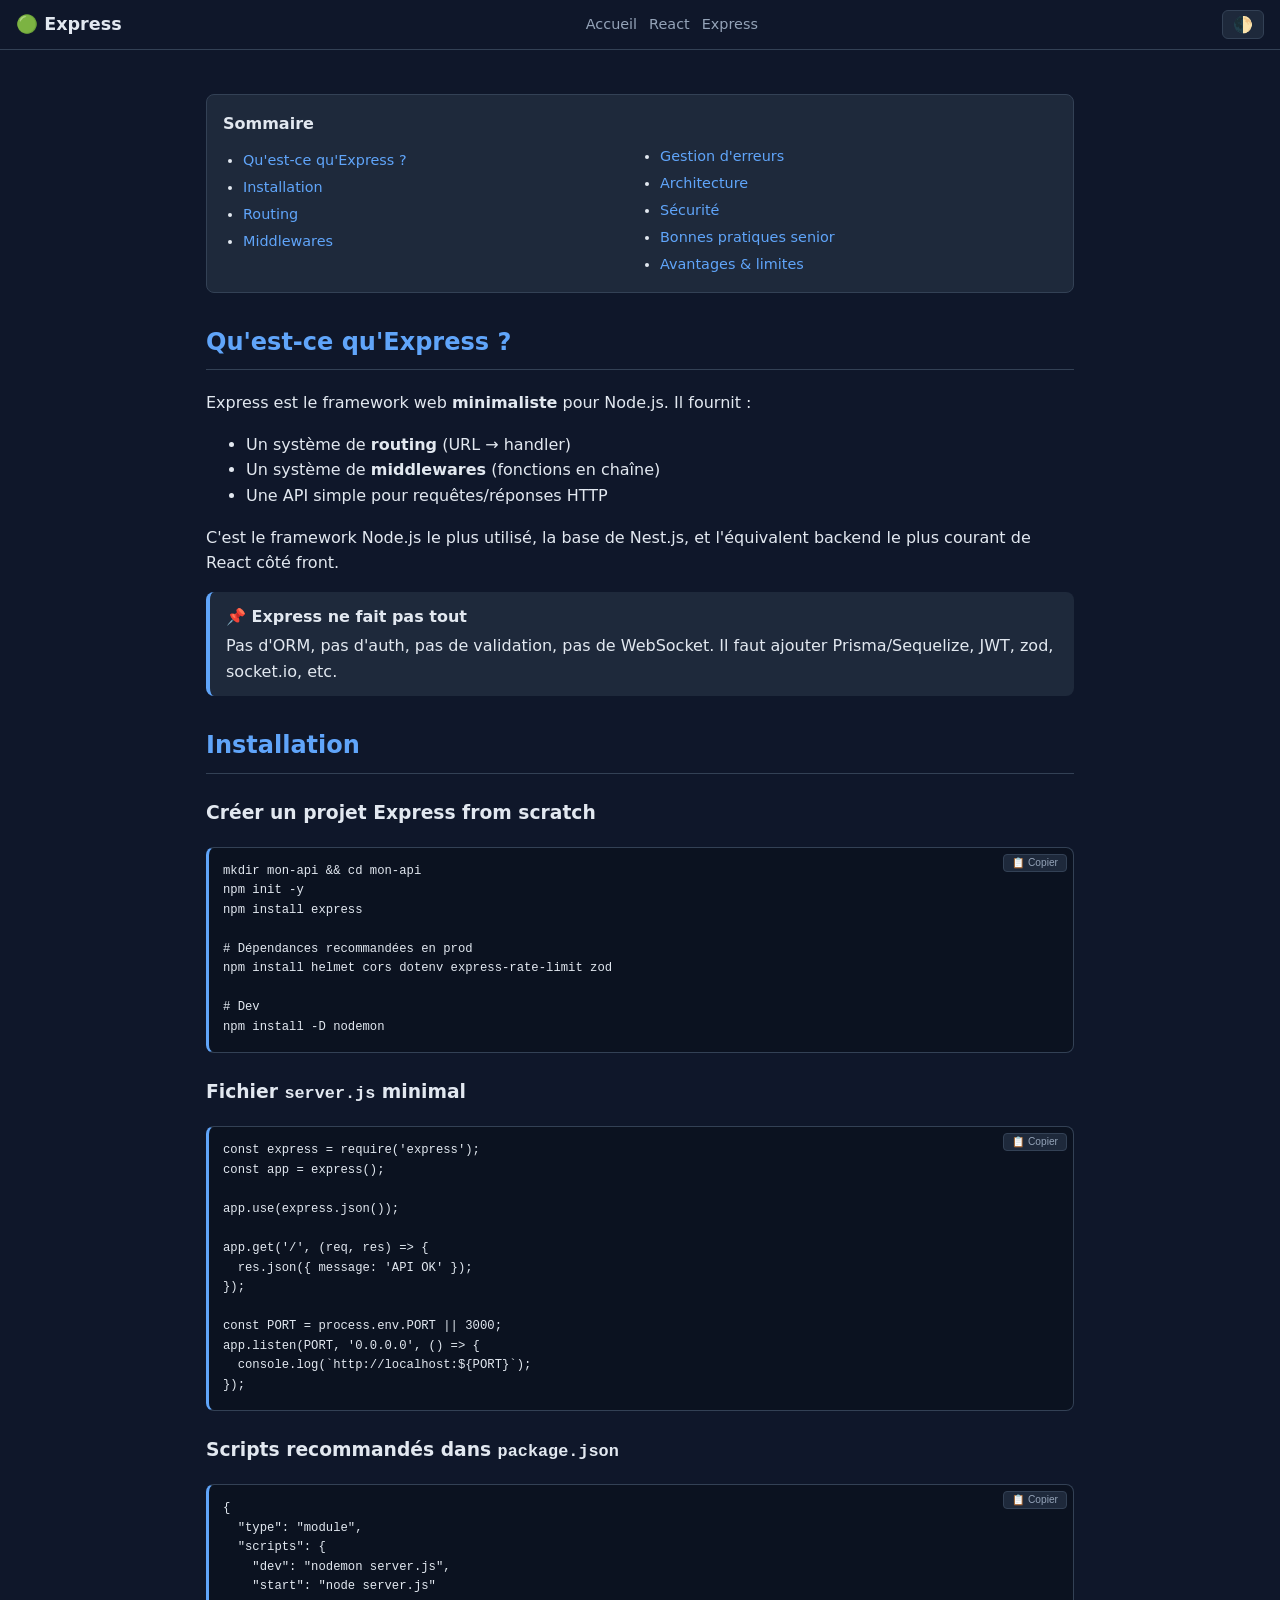
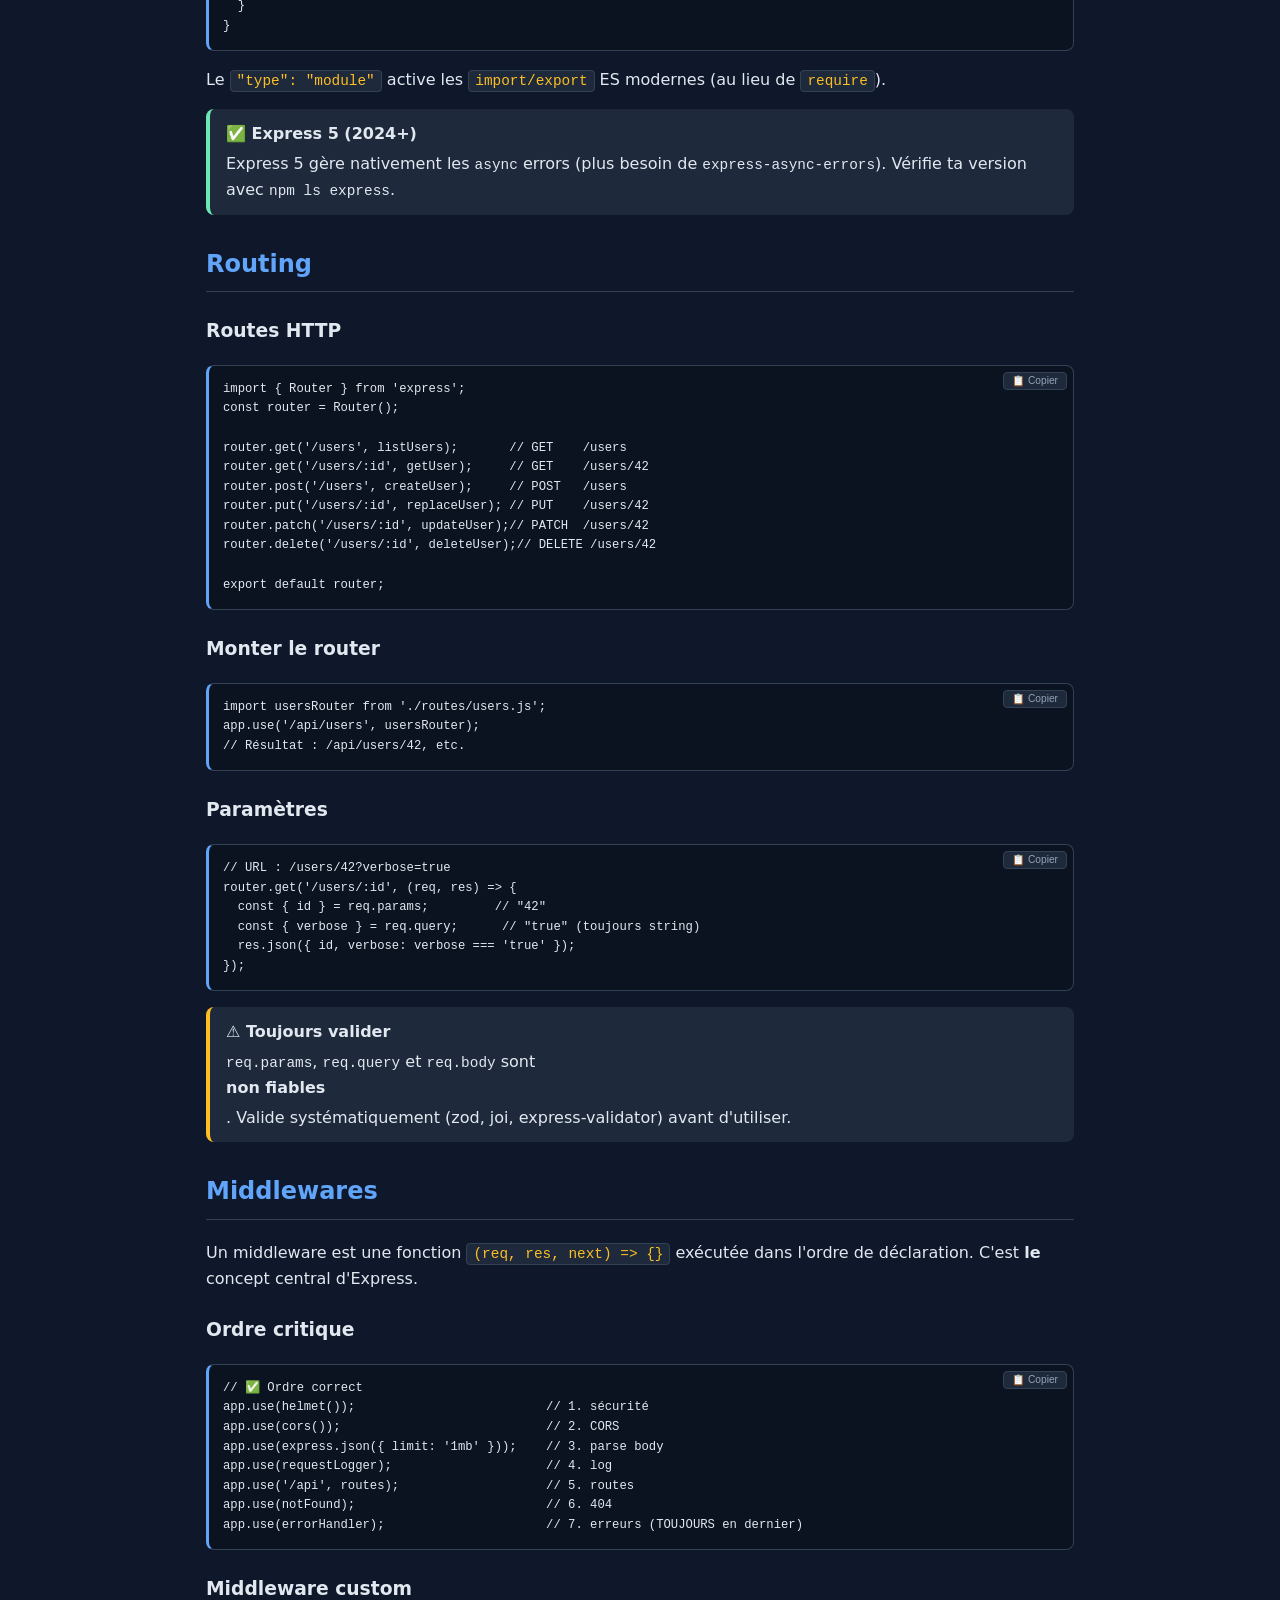
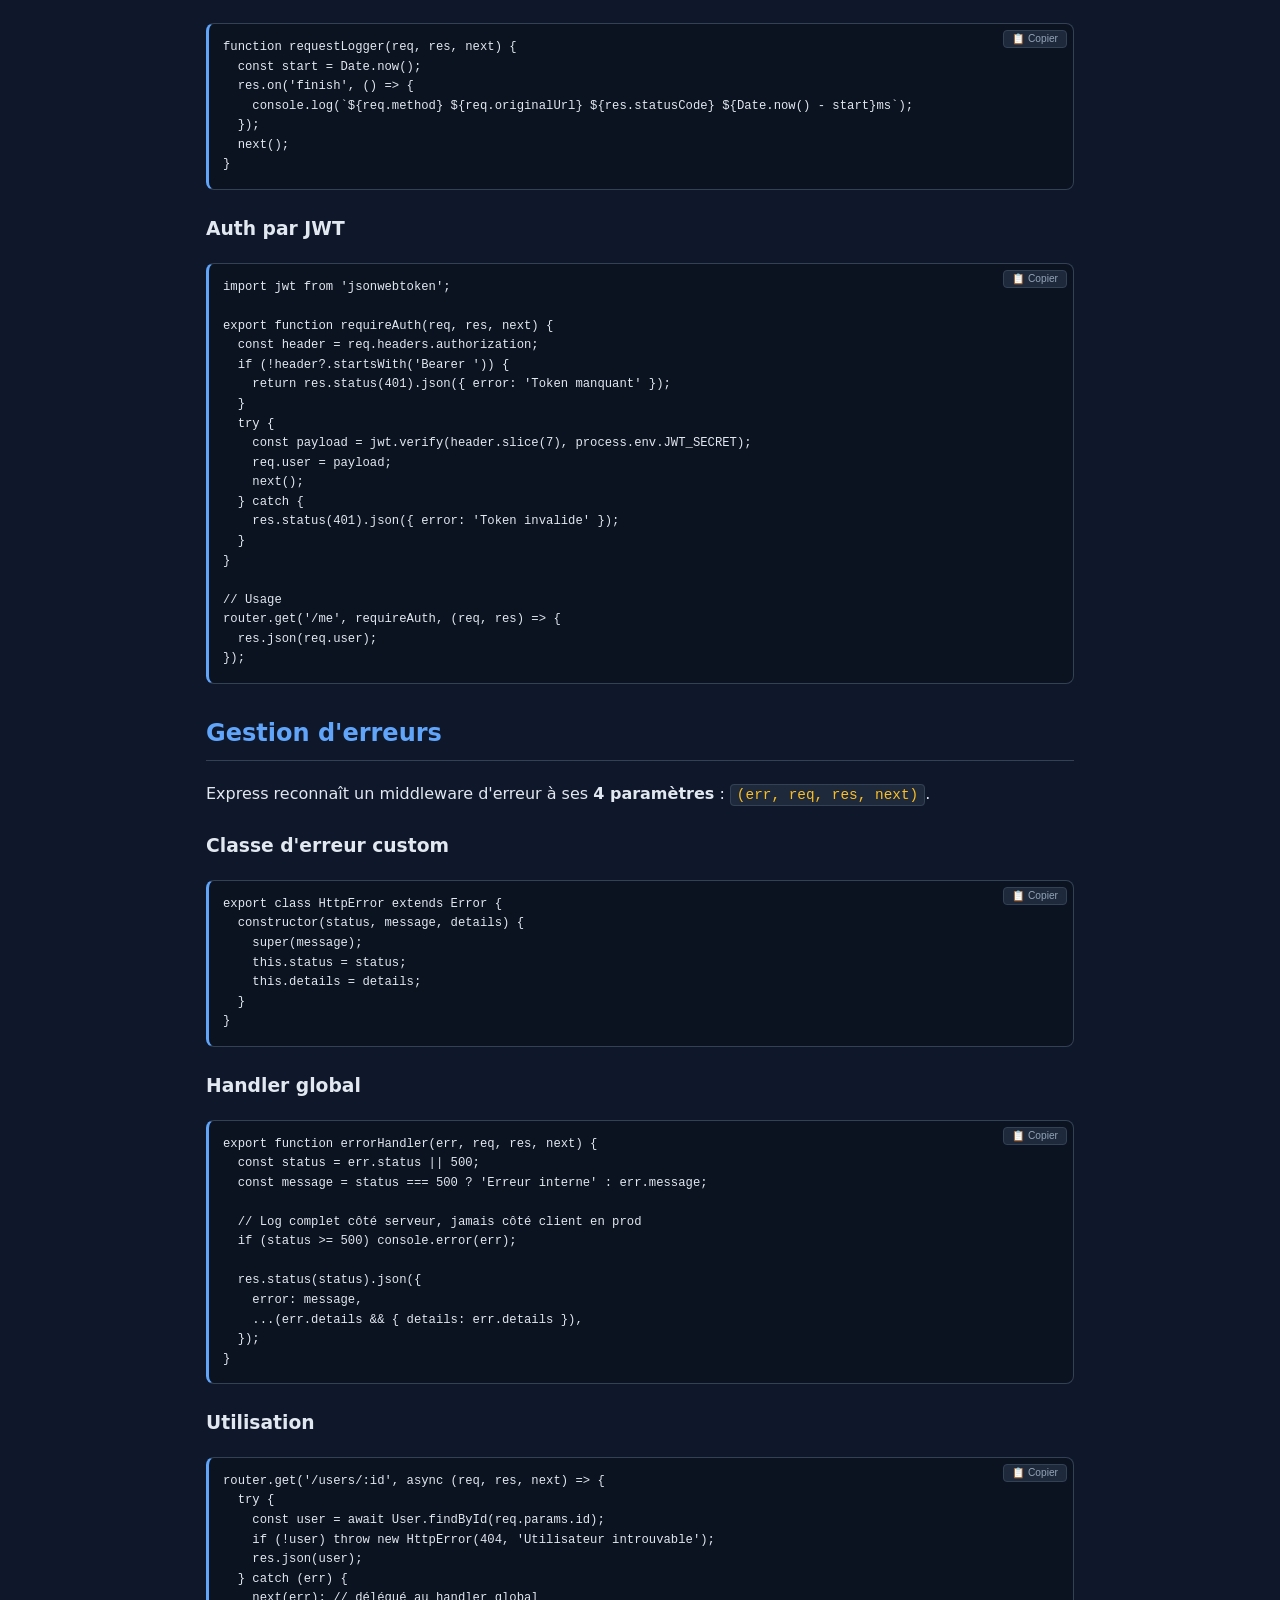
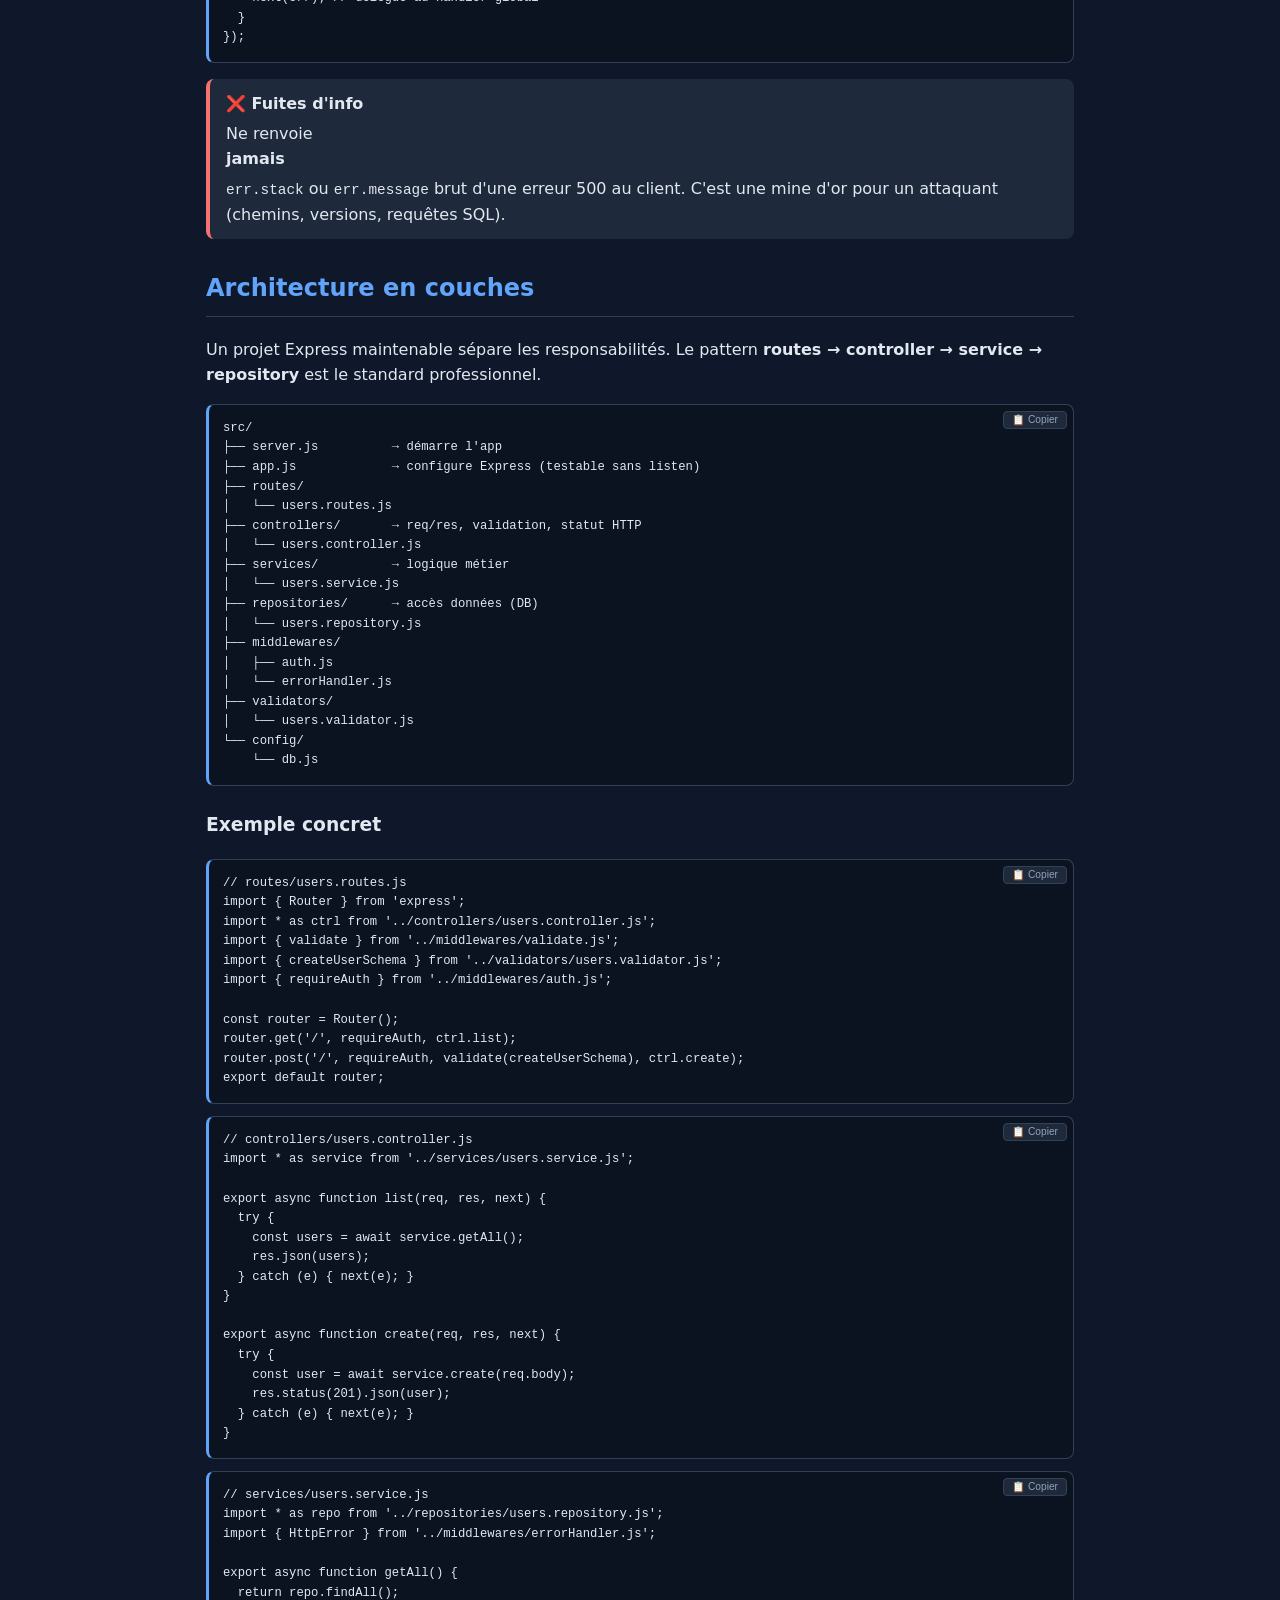
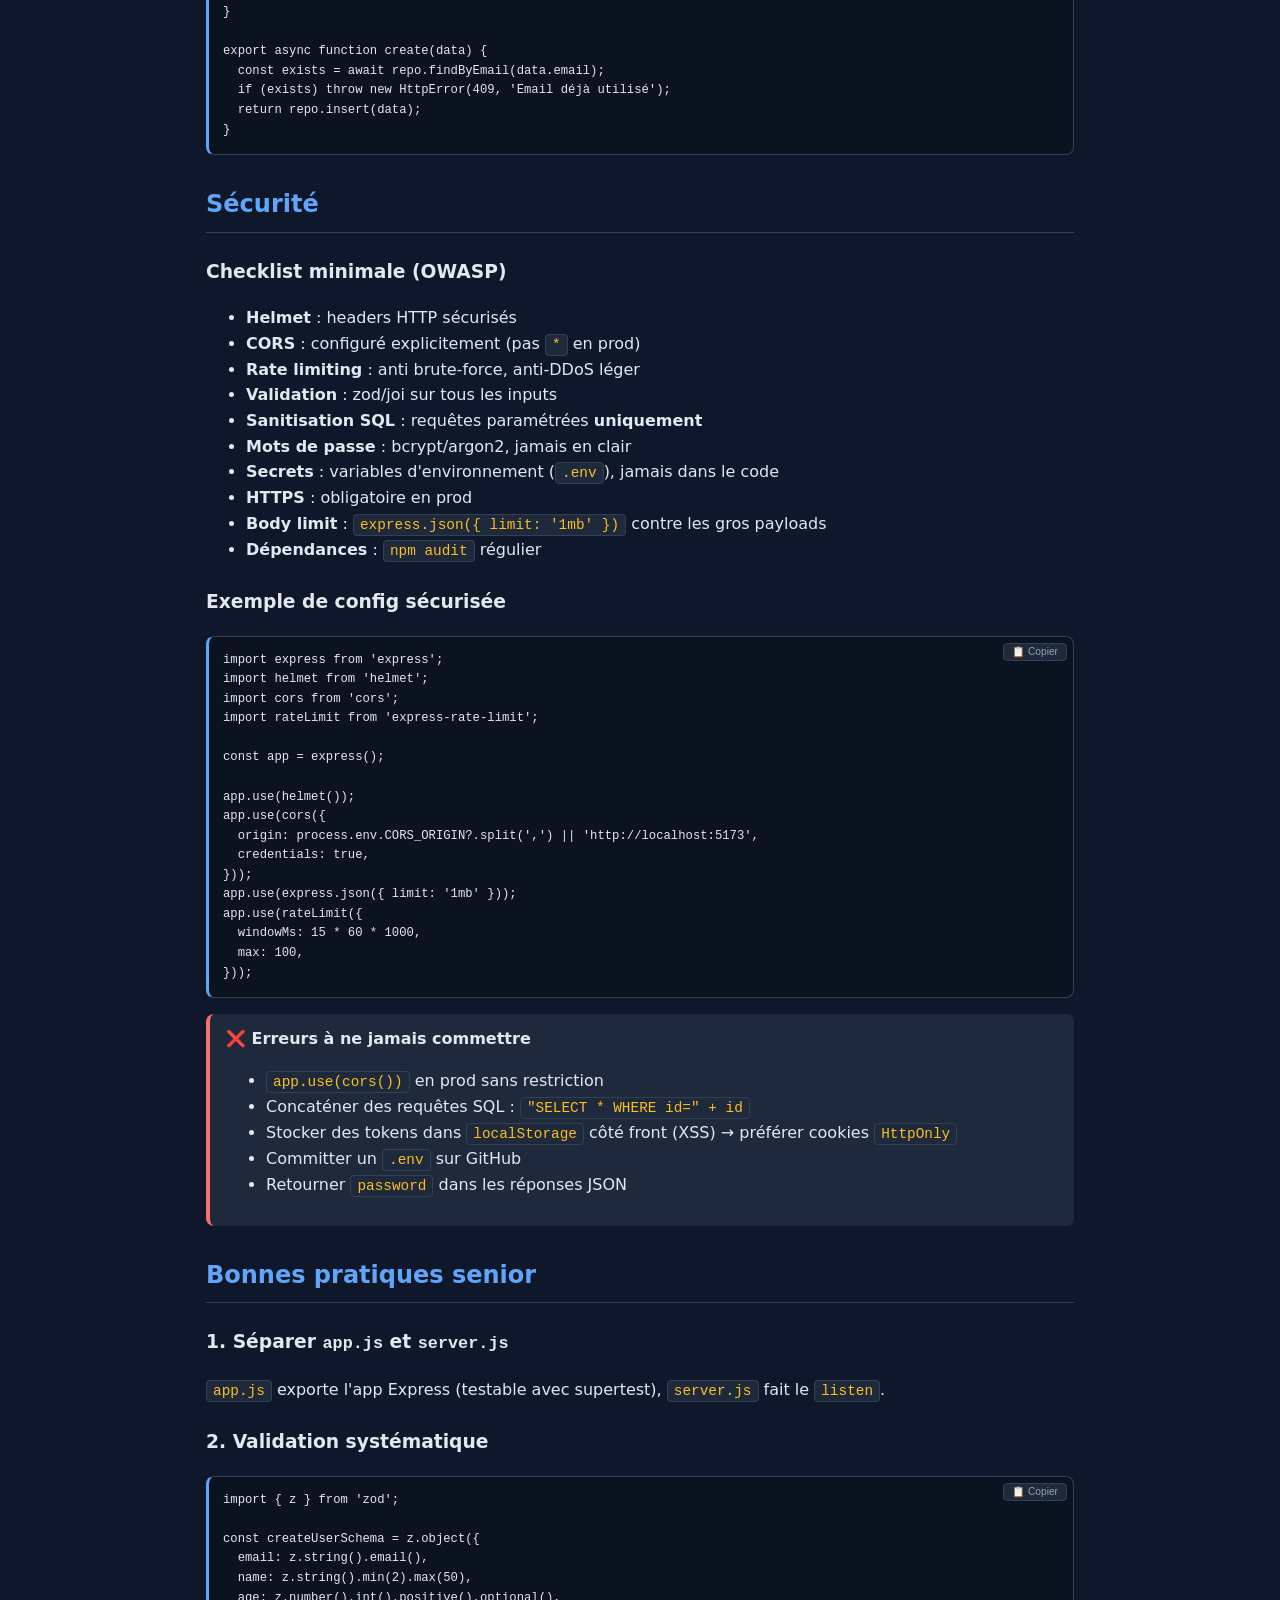
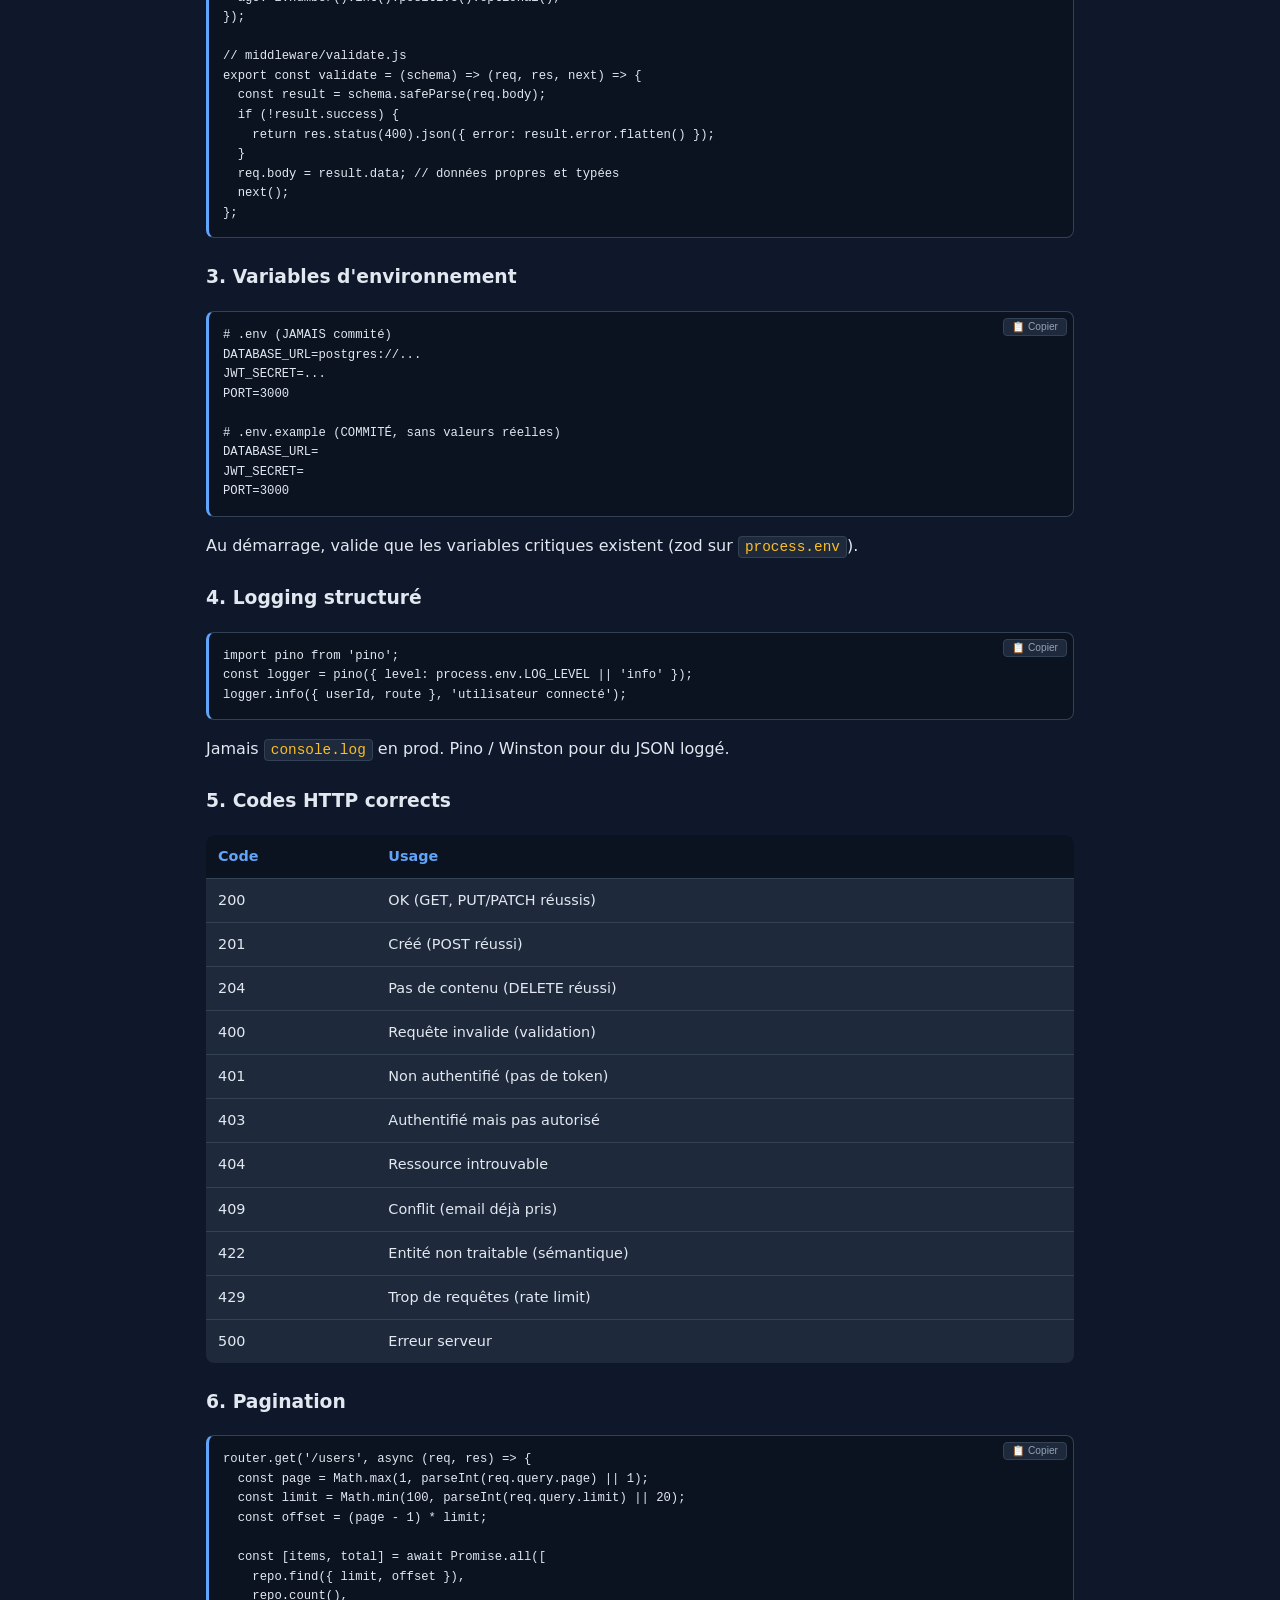
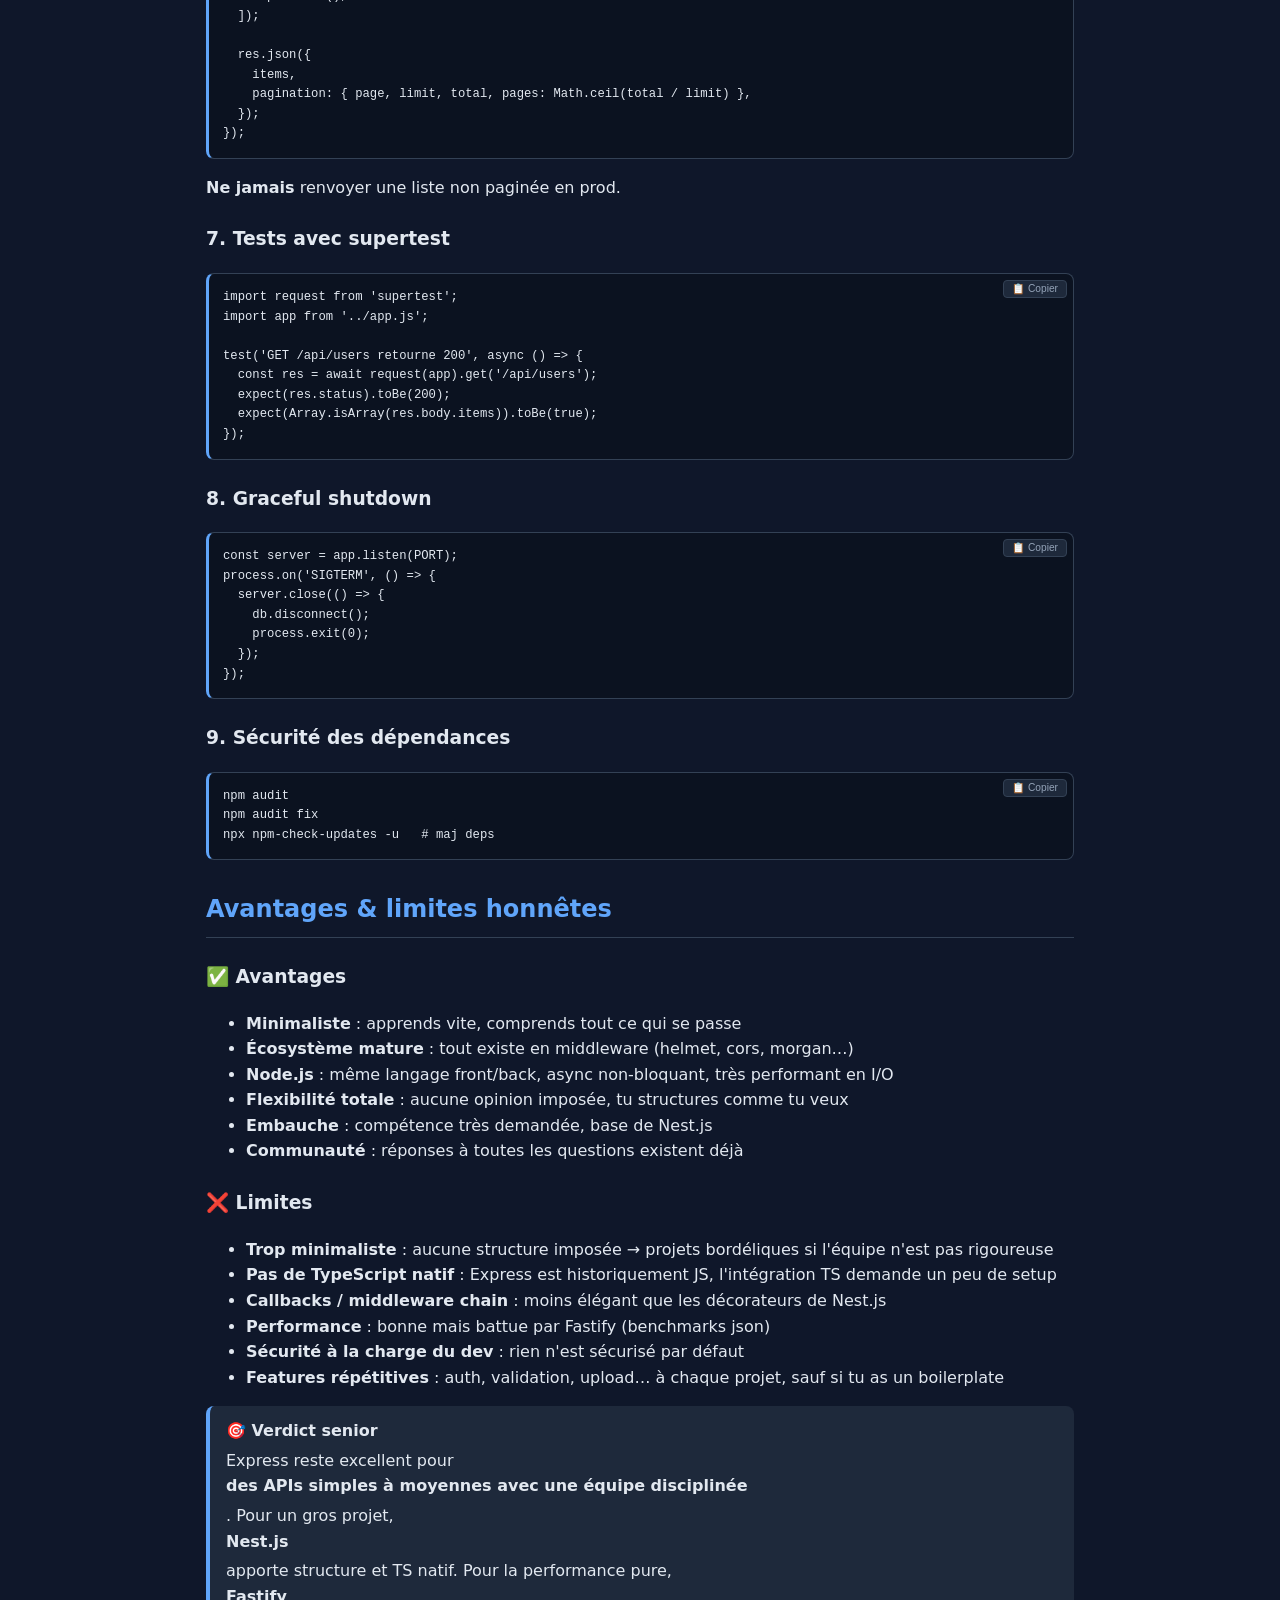
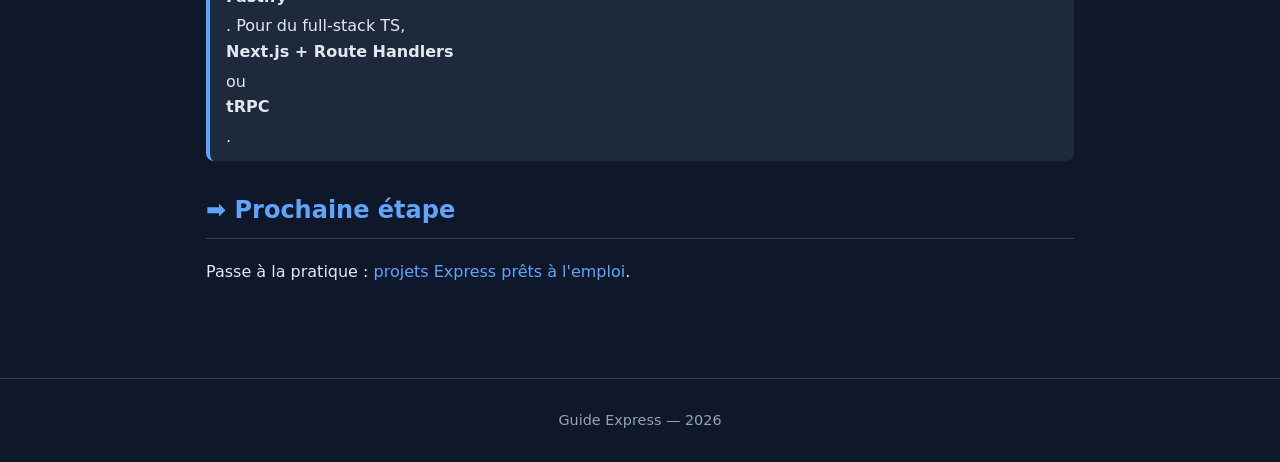
==== express.html @ 4f020e24 "Create a complete guide for Express framework Added a comprehensive guide on Express framework inclu" ====
<!DOCTYPE html>
<html lang="fr" class="dark">
<head>
<meta charset="UTF-8">
<meta name="viewport" content="width=device-width, initial-scale=1.0">
<title>Express — Guide complet</title>
<link rel="stylesheet" href="style.css">
</head>
<body>

<header class="topbar">
  <span class="logo">🟢 Express</span>
  <nav>
    <a href="index.html">Accueil</a>
    <a href="react.html">React</a>
    <a href="express.html">Express</a>
  </nav>
  <button class="theme-btn">🌓</button>
</header>

<div class="container">

<div class="toc">
  <h3>Sommaire</h3>
  <ul>
    <li><a href="#intro">Qu'est-ce qu'Express ?</a></li>
    <li><a href="#install">Installation</a></li>
    <li><a href="#routing">Routing</a></li>
    <li><a href="#middlewares">Middlewares</a></li>
    <li><a href="#errors">Gestion d'erreurs</a></li>
    <li><a href="#structure">Architecture</a></li>
    <li><a href="#security">Sécurité</a></li>
    <li><a href="#practices">Bonnes pratiques senior</a></li>
    <li><a href="#proscons">Avantages & limites</a></li>
  </ul>
</div>

<!-- ========== INTRO ========== -->
<section id="intro">
  <h2>Qu'est-ce qu'Express ?</h2>
  <p>Express est le framework web <strong>minimaliste</strong> pour Node.js. Il fournit :</p>
  <ul>
    <li>Un système de <strong>routing</strong> (URL → handler)</li>
    <li>Un système de <strong>middlewares</strong> (fonctions en chaîne)</li>
    <li>Une API simple pour requêtes/réponses HTTP</li>
  </ul>
  <p>C'est le framework Node.js le plus utilisé, la base de Nest.js, et l'équivalent backend le plus courant de React côté front.</p>
  <div class="note">
    <strong>📌 Express ne fait pas tout</strong>
    Pas d'ORM, pas d'auth, pas de validation, pas de WebSocket. Il faut ajouter Prisma/Sequelize, JWT, zod, socket.io, etc.
  </div>
</section>

<!-- ========== INSTALLATION ========== -->
<section id="install">
  <h2>Installation</h2>

  <h3>Créer un projet Express from scratch</h3>
  <pre><code>mkdir mon-api && cd mon-api
npm init -y
npm install express

# Dépendances recommandées en prod
npm install helmet cors dotenv express-rate-limit zod

# Dev
npm install -D nodemon</code></pre>

  <h3>Fichier <code>server.js</code> minimal</h3>
  <pre><code>const express = require('express');
const app = express();

app.use(express.json());

app.get('/', (req, res) =&gt; {
  res.json({ message: 'API OK' });
});

const PORT = process.env.PORT || 3000;
app.listen(PORT, '0.0.0.0', () =&gt; {
  console.log(`http://localhost:${PORT}`);
});</code></pre>

  <h3>Scripts recommandés dans <code>package.json</code></h3>
  <pre><code>{
  "type": "module",
  "scripts": {
    "dev": "nodemon server.js",
    "start": "node server.js"
  }
}</code></pre>
  <p>Le <code>"type": "module"</code> active les <code>import/export</code> ES modernes (au lieu de <code>require</code>).</p>

  <div class="tip">
    <strong>✅ Express 5 (2024+)</strong>
    Express 5 gère nativement les <code>async</code> errors (plus besoin de <code>express-async-errors</code>). Vérifie ta version avec <code>npm ls express</code>.
  </div>
</section>

<!-- ========== ROUTING ========== -->
<section id="routing">
  <h2>Routing</h2>

  <h3>Routes HTTP</h3>
  <pre><code>import { Router } from 'express';
const router = Router();

router.get('/users', listUsers);       // GET    /users
router.get('/users/:id', getUser);     // GET    /users/42
router.post('/users', createUser);     // POST   /users
router.put('/users/:id', replaceUser); // PUT    /users/42
router.patch('/users/:id', updateUser);// PATCH  /users/42
router.delete('/users/:id', deleteUser);// DELETE /users/42

export default router;</code></pre>

  <h3>Monter le router</h3>
  <pre><code>import usersRouter from './routes/users.js';
app.use('/api/users', usersRouter);
// Résultat : /api/users/42, etc.</code></pre>

  <h3>Paramètres</h3>
  <pre><code>// URL : /users/42?verbose=true
router.get('/users/:id', (req, res) =&gt; {
  const { id } = req.params;         // "42"
  const { verbose } = req.query;      // "true" (toujours string)
  res.json({ id, verbose: verbose === 'true' });
});</code></pre>

  <div class="warn">
    <strong>⚠️ Toujours valider</strong>
    <code>req.params</code>, <code>req.query</code> et <code>req.body</code> sont <strong>non fiables</strong>. Valide systématiquement (zod, joi, express-validator) avant d'utiliser.
  </div>
</section>

<!-- ========== MIDDLEWARES ========== -->
<section id="middlewares">
  <h2>Middlewares</h2>
  <p>Un middleware est une fonction <code>(req, res, next) =&gt; {}</code> exécutée dans l'ordre de déclaration. C'est <strong>le</strong> concept central d'Express.</p>

  <h3>Ordre critique</h3>
  <pre><code>// ✅ Ordre correct
app.use(helmet());                          // 1. sécurité
app.use(cors());                            // 2. CORS
app.use(express.json({ limit: '1mb' }));    // 3. parse body
app.use(requestLogger);                     // 4. log
app.use('/api', routes);                    // 5. routes
app.use(notFound);                          // 6. 404
app.use(errorHandler);                      // 7. erreurs (TOUJOURS en dernier)</code></pre>

  <h3>Middleware custom</h3>
  <pre><code>function requestLogger(req, res, next) {
  const start = Date.now();
  res.on('finish', () =&gt; {
    console.log(`${req.method} ${req.originalUrl} ${res.statusCode} ${Date.now() - start}ms`);
  });
  next();
}</code></pre>

  <h3>Auth par JWT</h3>
  <pre><code>import jwt from 'jsonwebtoken';

export function requireAuth(req, res, next) {
  const header = req.headers.authorization;
  if (!header?.startsWith('Bearer ')) {
    return res.status(401).json({ error: 'Token manquant' });
  }
  try {
    const payload = jwt.verify(header.slice(7), process.env.JWT_SECRET);
    req.user = payload;
    next();
  } catch {
    res.status(401).json({ error: 'Token invalide' });
  }
}

// Usage
router.get('/me', requireAuth, (req, res) =&gt; {
  res.json(req.user);
});</code></pre>
</section>

<!-- ========== ERRORS ========== -->
<section id="errors">
  <h2>Gestion d'erreurs</h2>
  <p>Express reconnaît un middleware d'erreur à ses <strong>4 paramètres</strong> : <code>(err, req, res, next)</code>.</p>

  <h3>Classe d'erreur custom</h3>
  <pre><code>export class HttpError extends Error {
  constructor(status, message, details) {
    super(message);
    this.status = status;
    this.details = details;
  }
}</code></pre>

  <h3>Handler global</h3>
  <pre><code>export function errorHandler(err, req, res, next) {
  const status = err.status || 500;
  const message = status === 500 ? 'Erreur interne' : err.message;

  // Log complet côté serveur, jamais côté client en prod
  if (status &gt;= 500) console.error(err);

  res.status(status).json({
    error: message,
    ...(err.details &amp;&amp; { details: err.details }),
  });
}</code></pre>

  <h3>Utilisation</h3>
  <pre><code>router.get('/users/:id', async (req, res, next) =&gt; {
  try {
    const user = await User.findById(req.params.id);
    if (!user) throw new HttpError(404, 'Utilisateur introuvable');
    res.json(user);
  } catch (err) {
    next(err); // délégué au handler global
  }
});</code></pre>

  <div class="bad">
    <strong>❌ Fuites d'info</strong>
    Ne renvoie <strong>jamais</strong> <code>err.stack</code> ou <code>err.message</code> brut d'une erreur 500 au client. C'est une mine d'or pour un attaquant (chemins, versions, requêtes SQL).
  </div>
</section>

<!-- ========== STRUCTURE ========== -->
<section id="structure">
  <h2>Architecture en couches</h2>
  <p>Un projet Express maintenable sépare les responsabilités. Le pattern <strong>routes → controller → service → repository</strong> est le standard professionnel.</p>
  <pre><code>src/
├── server.js          → démarre l'app
├── app.js             → configure Express (testable sans listen)
├── routes/
│   └── users.routes.js
├── controllers/       → req/res, validation, statut HTTP
│   └── users.controller.js
├── services/          → logique métier
│   └── users.service.js
├── repositories/      → accès données (DB)
│   └── users.repository.js
├── middlewares/
│   ├── auth.js
│   └── errorHandler.js
├── validators/
│   └── users.validator.js
└── config/
    └── db.js</code></pre>

  <h3>Exemple concret</h3>
  <pre><code>// routes/users.routes.js
import { Router } from 'express';
import * as ctrl from '../controllers/users.controller.js';
import { validate } from '../middlewares/validate.js';
import { createUserSchema } from '../validators/users.validator.js';
import { requireAuth } from '../middlewares/auth.js';

const router = Router();
router.get('/', requireAuth, ctrl.list);
router.post('/', requireAuth, validate(createUserSchema), ctrl.create);
export default router;</code></pre>

  <pre><code>// controllers/users.controller.js
import * as service from '../services/users.service.js';

export async function list(req, res, next) {
  try {
    const users = await service.getAll();
    res.json(users);
  } catch (e) { next(e); }
}

export async function create(req, res, next) {
  try {
    const user = await service.create(req.body);
    res.status(201).json(user);
  } catch (e) { next(e); }
}</code></pre>

  <pre><code>// services/users.service.js
import * as repo from '../repositories/users.repository.js';
import { HttpError } from '../middlewares/errorHandler.js';

export async function getAll() {
  return repo.findAll();
}

export async function create(data) {
  const exists = await repo.findByEmail(data.email);
  if (exists) throw new HttpError(409, 'Email déjà utilisé');
  return repo.insert(data);
}</code></pre>
</section>

<!-- ========== SECURITY ========== -->
<section id="security">
  <h2>Sécurité</h2>

  <h3>Checklist minimale (OWASP)</h3>
  <ul>
    <li><strong>Helmet</strong> : headers HTTP sécurisés</li>
    <li><strong>CORS</strong> : configuré explicitement (pas <code>*</code> en prod)</li>
    <li><strong>Rate limiting</strong> : anti brute-force, anti-DDoS léger</li>
    <li><strong>Validation</strong> : zod/joi sur tous les inputs</li>
    <li><strong>Sanitisation SQL</strong> : requêtes paramétrées <strong>uniquement</strong></li>
    <li><strong>Mots de passe</strong> : bcrypt/argon2, jamais en clair</li>
    <li><strong>Secrets</strong> : variables d'environnement (<code>.env</code>), jamais dans le code</li>
    <li><strong>HTTPS</strong> : obligatoire en prod</li>
    <li><strong>Body limit</strong> : <code>express.json({ limit: '1mb' })</code> contre les gros payloads</li>
    <li><strong>Dépendances</strong> : <code>npm audit</code> régulier</li>
  </ul>

  <h3>Exemple de config sécurisée</h3>
  <pre><code>import express from 'express';
import helmet from 'helmet';
import cors from 'cors';
import rateLimit from 'express-rate-limit';

const app = express();

app.use(helmet());
app.use(cors({
  origin: process.env.CORS_ORIGIN?.split(',') || 'http://localhost:5173',
  credentials: true,
}));
app.use(express.json({ limit: '1mb' }));
app.use(rateLimit({
  windowMs: 15 * 60 * 1000,
  max: 100,
}));</code></pre>

  <div class="bad">
    <strong>❌ Erreurs à ne jamais commettre</strong>
    <ul>
      <li><code>app.use(cors())</code> en prod sans restriction</li>
      <li>Concaténer des requêtes SQL : <code>"SELECT * WHERE id=" + id</code></li>
      <li>Stocker des tokens dans <code>localStorage</code> côté front (XSS) → préférer cookies <code>HttpOnly</code></li>
      <li>Committer un <code>.env</code> sur GitHub</li>
      <li>Retourner <code>password</code> dans les réponses JSON</li>
    </ul>
  </div>
</section>

<!-- ========== PRACTICES ========== -->
<section id="practices">
  <h2>Bonnes pratiques senior</h2>

  <h3>1. Séparer <code>app.js</code> et <code>server.js</code></h3>
  <p><code>app.js</code> exporte l'app Express (testable avec supertest), <code>server.js</code> fait le <code>listen</code>.</p>

  <h3>2. Validation systématique</h3>
  <pre><code>import { z } from 'zod';

const createUserSchema = z.object({
  email: z.string().email(),
  name: z.string().min(2).max(50),
  age: z.number().int().positive().optional(),
});

// middleware/validate.js
export const validate = (schema) =&gt; (req, res, next) =&gt; {
  const result = schema.safeParse(req.body);
  if (!result.success) {
    return res.status(400).json({ error: result.error.flatten() });
  }
  req.body = result.data; // données propres et typées
  next();
};</code></pre>

  <h3>3. Variables d'environnement</h3>
  <pre><code># .env (JAMAIS commité)
DATABASE_URL=postgres://...
JWT_SECRET=...
PORT=3000

# .env.example (COMMITÉ, sans valeurs réelles)
DATABASE_URL=
JWT_SECRET=
PORT=3000</code></pre>
  <p>Au démarrage, valide que les variables critiques existent (zod sur <code>process.env</code>).</p>

  <h3>4. Logging structuré</h3>
  <pre><code>import pino from 'pino';
const logger = pino({ level: process.env.LOG_LEVEL || 'info' });
logger.info({ userId, route }, 'utilisateur connecté');</code></pre>
  <p>Jamais <code>console.log</code> en prod. Pino / Winston pour du JSON loggé.</p>

  <h3>5. Codes HTTP corrects</h3>
  <table>
    <tr><th>Code</th><th>Usage</th></tr>
    <tr><td>200</td><td>OK (GET, PUT/PATCH réussis)</td></tr>
    <tr><td>201</td><td>Créé (POST réussi)</td></tr>
    <tr><td>204</td><td>Pas de contenu (DELETE réussi)</td></tr>
    <tr><td>400</td><td>Requête invalide (validation)</td></tr>
    <tr><td>401</td><td>Non authentifié (pas de token)</td></tr>
    <tr><td>403</td><td>Authentifié mais pas autorisé</td></tr>
    <tr><td>404</td><td>Ressource introuvable</td></tr>
    <tr><td>409</td><td>Conflit (email déjà pris)</td></tr>
    <tr><td>422</td><td>Entité non traitable (sémantique)</td></tr>
    <tr><td>429</td><td>Trop de requêtes (rate limit)</td></tr>
    <tr><td>500</td><td>Erreur serveur</td></tr>
  </table>

  <h3>6. Pagination</h3>
  <pre><code>router.get('/users', async (req, res) =&gt; {
  const page = Math.max(1, parseInt(req.query.page) || 1);
  const limit = Math.min(100, parseInt(req.query.limit) || 20);
  const offset = (page - 1) * limit;

  const [items, total] = await Promise.all([
    repo.find({ limit, offset }),
    repo.count(),
  ]);

  res.json({
    items,
    pagination: { page, limit, total, pages: Math.ceil(total / limit) },
  });
});</code></pre>
  <p><strong>Ne jamais</strong> renvoyer une liste non paginée en prod.</p>

  <h3>7. Tests avec supertest</h3>
  <pre><code>import request from 'supertest';
import app from '../app.js';

test('GET /api/users retourne 200', async () =&gt; {
  const res = await request(app).get('/api/users');
  expect(res.status).toBe(200);
  expect(Array.isArray(res.body.items)).toBe(true);
});</code></pre>

  <h3>8. Graceful shutdown</h3>
  <pre><code>const server = app.listen(PORT);
process.on('SIGTERM', () =&gt; {
  server.close(() =&gt; {
    db.disconnect();
    process.exit(0);
  });
});</code></pre>

  <h3>9. Sécurité des dépendances</h3>
  <pre><code>npm audit
npm audit fix
npx npm-check-updates -u   # maj deps</code></pre>
</section>

<!-- ========== PROS/CONS ========== -->
<section id="proscons">
  <h2>Avantages & limites honnêtes</h2>

  <h3>✅ Avantages</h3>
  <ul>
    <li><strong>Minimaliste</strong> : apprends vite, comprends tout ce qui se passe</li>
    <li><strong>Écosystème mature</strong> : tout existe en middleware (helmet, cors, morgan…)</li>
    <li><strong>Node.js</strong> : même langage front/back, async non-bloquant, très performant en I/O</li>
    <li><strong>Flexibilité totale</strong> : aucune opinion imposée, tu structures comme tu veux</li>
    <li><strong>Embauche</strong> : compétence très demandée, base de Nest.js</li>
    <li><strong>Communauté</strong> : réponses à toutes les questions existent déjà</li>
  </ul>

  <h3>❌ Limites</h3>
  <ul>
    <li><strong>Trop minimaliste</strong> : aucune structure imposée → projets bordéliques si l'équipe n'est pas rigoureuse</li>
    <li><strong>Pas de TypeScript natif</strong> : Express est historiquement JS, l'intégration TS demande un peu de setup</li>
    <li><strong>Callbacks / middleware chain</strong> : moins élégant que les décorateurs de Nest.js</li>
    <li><strong>Performance</strong> : bonne mais battue par Fastify (benchmarks json)</li>
    <li><strong>Sécurité à la charge du dev</strong> : rien n'est sécurisé par défaut</li>
    <li><strong>Features répétitives</strong> : auth, validation, upload… à chaque projet, sauf si tu as un boilerplate</li>
  </ul>

  <div class="note">
    <strong>🎯 Verdict senior</strong>
    Express reste excellent pour <strong>des APIs simples à moyennes avec une équipe disciplinée</strong>. Pour un gros projet, <strong>Nest.js</strong> apporte structure et TS natif. Pour la performance pure, <strong>Fastify</strong>. Pour du full-stack TS, <strong>Next.js + Route Handlers</strong> ou <strong>tRPC</strong>.
  </div>
</section>

<section>
  <h2>➡️ Prochaine étape</h2>
  <p>Passe à la pratique : <a href="examples/express-examples.html">projets Express prêts à l'emploi</a>.</p>
</section>

</div>

<footer>Guide Express — <span id="year"></span></footer>
<script src="script.js"></script>
</body>
  </html>
---- style.css ----
:root {
  --bg: #0f172a;
  --bg-alt: #1e293b;
  --bg-code: #0b1220;
  --text: #e2e8f0;
  --text-dim: #94a3b8;
  --accent: #60a5fa;
  --accent-2: #fbbf24;
  --green: #6ee7b7;
  --red: #f87171;
  --border: #334155;
}
.light {
  --bg: #ffffff;
  --bg-alt: #f1f5f9;
  --bg-code: #f8fafc;
  --text: #0f172a;
  --text-dim: #475569;
  --accent: #2563eb;
  --accent-2: #d97706;
  --green: #059669;
  --red: #dc2626;
  --border: #cbd5e1;
}
* { box-sizing: border-box; }
html { scroll-behavior: smooth; }
body {
  font-family: system-ui, -apple-system, "Segoe UI", sans-serif;
  margin: 0;
  background: var(--bg);
  color: var(--text);
  line-height: 1.6;
  transition: background 0.2s, color 0.2s;
}
a { color: var(--accent); text-decoration: none; }
a:hover { text-decoration: underline; }

/* Header */
.topbar {
  position: sticky; top: 0; z-index: 100;
  background: var(--bg);
  border-bottom: 1px solid var(--border);
  display: flex; align-items: center; justify-content: space-between;
  padding: 10px 16px; gap: 12px;
}
.topbar .logo { font-weight: bold; font-size: 1.1em; color: var(--text); }
.topbar nav { display: flex; gap: 12px; flex-wrap: wrap; }
.topbar nav a { color: var(--text-dim); font-size: 0.9em; }
.topbar nav a:hover { color: var(--accent); text-decoration: none; }
.theme-btn {
  background: var(--bg-alt); color: var(--text);
  border: 1px solid var(--border); border-radius: 6px;
  padding: 4px 10px; cursor: pointer; font-size: 1em;
}

/* Layout */
.container { max-width: 900px; margin: 0 auto; padding: 24px 16px; }

/* Hero */
.hero { text-align: center; padding: 40px 16px 20px; }
.hero h1 { font-size: 2.2em; margin: 0 0 8px; }
.hero p { color: var(--text-dim); max-width: 600px; margin: 0 auto; }
.cards {
  display: grid; gap: 20px;
  grid-template-columns: repeat(auto-fit, minmax(280px, 1fr));
  margin: 30px 0;
}
.card {
  background: var(--bg-alt); border-radius: 12px;
  padding: 24px; border: 1px solid var(--border);
  transition: transform 0.15s, border-color 0.15s;
}
.card:hover { transform: translateY(-3px); border-color: var(--accent); }
.card h2 { margin-top: 0; color: var(--accent); }
.card .badge {
  display: inline-block; padding: 2px 8px; border-radius: 4px;
  font-size: 0.75em; background: var(--accent); color: var(--bg);
  margin-left: 6px; vertical-align: middle;
}
.card .badge.express { background: var(--accent-2); }
.card a.btn {
  display: inline-block; margin-top: 12px;
  padding: 8px 16px; background: var(--accent); color: var(--bg);
  border-radius: 6px; font-weight: 600;
}
.card a.btn:hover { text-decoration: none; opacity: 0.9; }

/* Sections */
section { margin: 30px 0; }
h2 { color: var(--accent); border-bottom: 1px solid var(--border); padding-bottom: 8px; }
h3 { color: var(--text); margin-top: 24px; }
h4 { color: var(--accent-2); }

/* Code */
pre {
  background: var(--bg-code); border: 1px solid var(--border);
  border-left: 3px solid var(--accent);
  padding: 14px; border-radius: 8px; overflow-x: auto;
  font-size: 0.85em; position: relative;
  margin: 12px 0;
}
code { font-family: 'Fira Code', 'Courier New', monospace; font-size: 0.9em; }
p code, li code {
  background: var(--bg-alt); padding: 2px 6px;
  border-radius: 4px; color: var(--accent-2);
  border: 1px solid var(--border);
}
.copy-btn {
  position: absolute; top: 6px; right: 6px;
  background: var(--bg-alt); color: var(--text-dim);
  border: 1px solid var(--border); border-radius: 4px;
  padding: 2px 8px; font-size: 0.75em; cursor: pointer;
}
.copy-btn:hover { color: var(--accent); }

/* Callouts */
.note, .warn, .tip, .bad {
  padding: 12px 16px; border-radius: 8px; margin: 16px 0;
  border-left: 4px solid;
  background: var(--bg-alt);
}
.note { border-color: var(--accent); }
.warn { border-color: var(--accent-2); }
.tip  { border-color: var(--green); }
.bad  { border-color: var(--red); }
.note strong, .warn strong, .tip strong, .bad strong {
  display: block; margin-bottom: 4px;
}

/* Tables */
table {
  width: 100%; border-collapse: collapse;
  margin: 16px 0; font-size: 0.9em;
  background: var(--bg-alt); border-radius: 8px;
  overflow: hidden;
}
th, td {
  padding: 10px 12px; text-align: left;
  border-bottom: 1px solid var(--border);
}
th { background: var(--bg-code); color: var(--accent); font-weight: 600; }
tr:last-child td { border-bottom: none; }
.ok { color: var(--green); font-weight: bold; }
.ko { color: var(--red); font-weight: bold; }

/* TOC */
.toc {
  background: var(--bg-alt); border: 1px solid var(--border);
  border-radius: 8px; padding: 16px; margin: 20px 0;
}
.toc h3 { margin: 0 0 8px; font-size: 1em; }
.toc ul { margin: 0; padding-left: 20px; columns: 2; column-gap: 20px; }
.toc li { margin: 4px 0; font-size: 0.9em; }
@media (max-width: 600px) { .toc ul { columns: 1; } }

/* Steps */
.steps { counter-reset: step; padding: 0; list-style: none; }
.steps li {
  counter-increment: step;
  position: relative; padding-left: 44px;
  margin: 20px 0;
}
.steps li::before {
  content: counter(step);
  position: absolute; left: 0; top: 0;
  width: 32px; height: 32px; border-radius: 50%;
  background: var(--accent); color: var(--bg);
  display: flex; align-items: center; justify-content: center;
  font-weight: bold;
}

footer {
  text-align: center; padding: 30px 16px;
  color: var(--text-dim); font-size: 0.9em;
  border-top: 1px solid var(--border); margin-top: 40px;
}
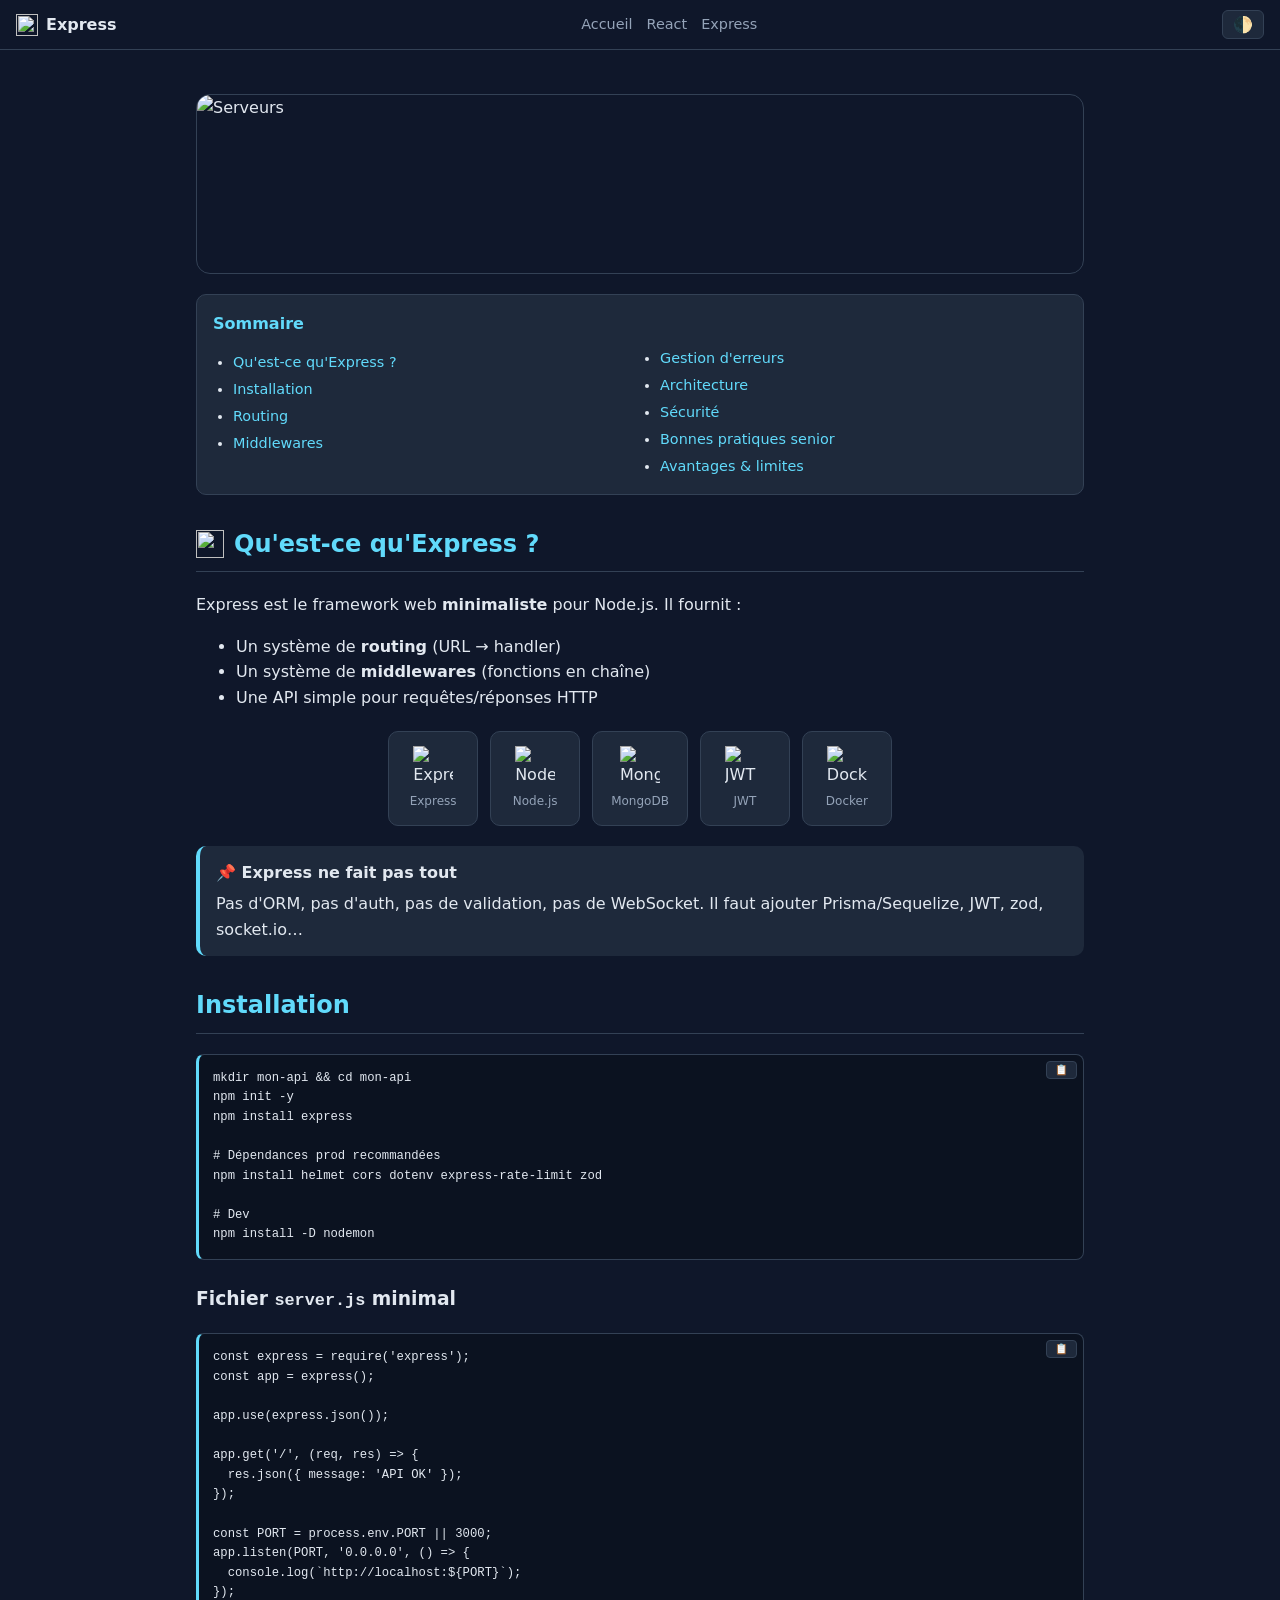
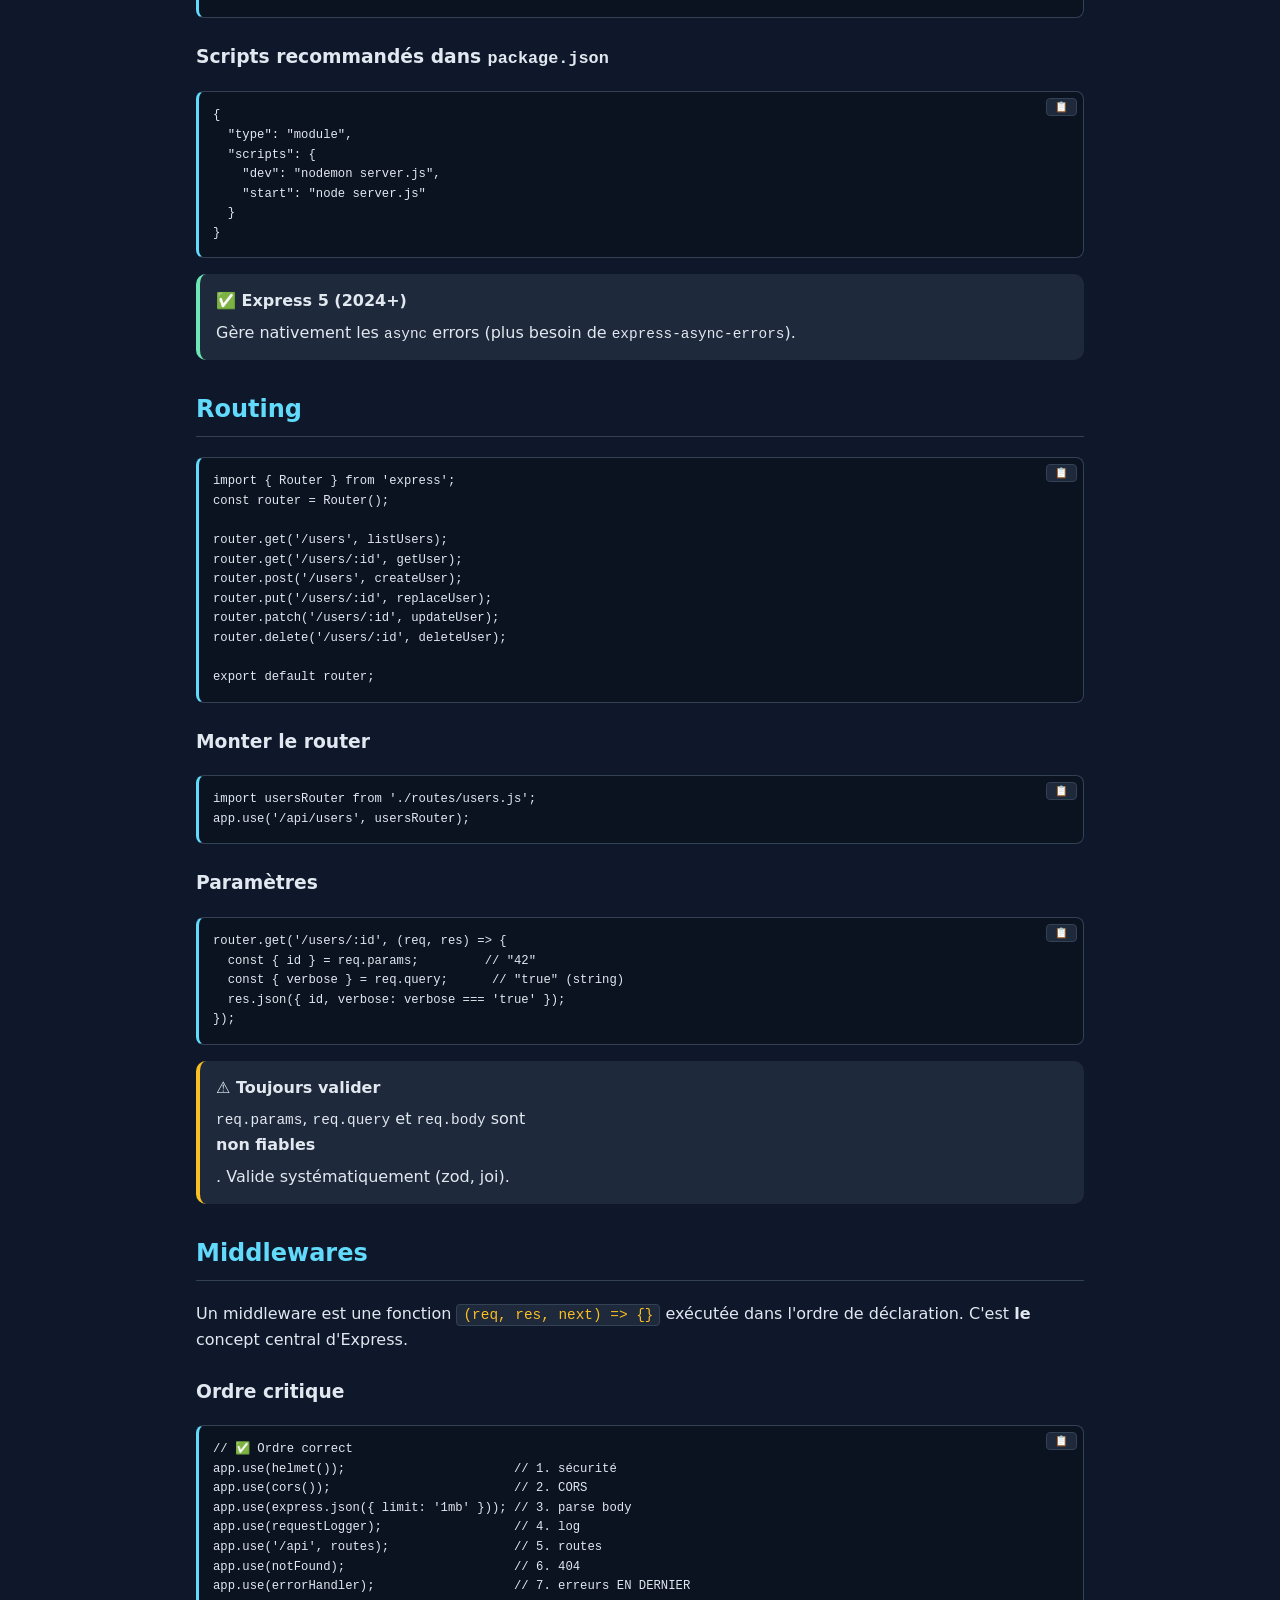
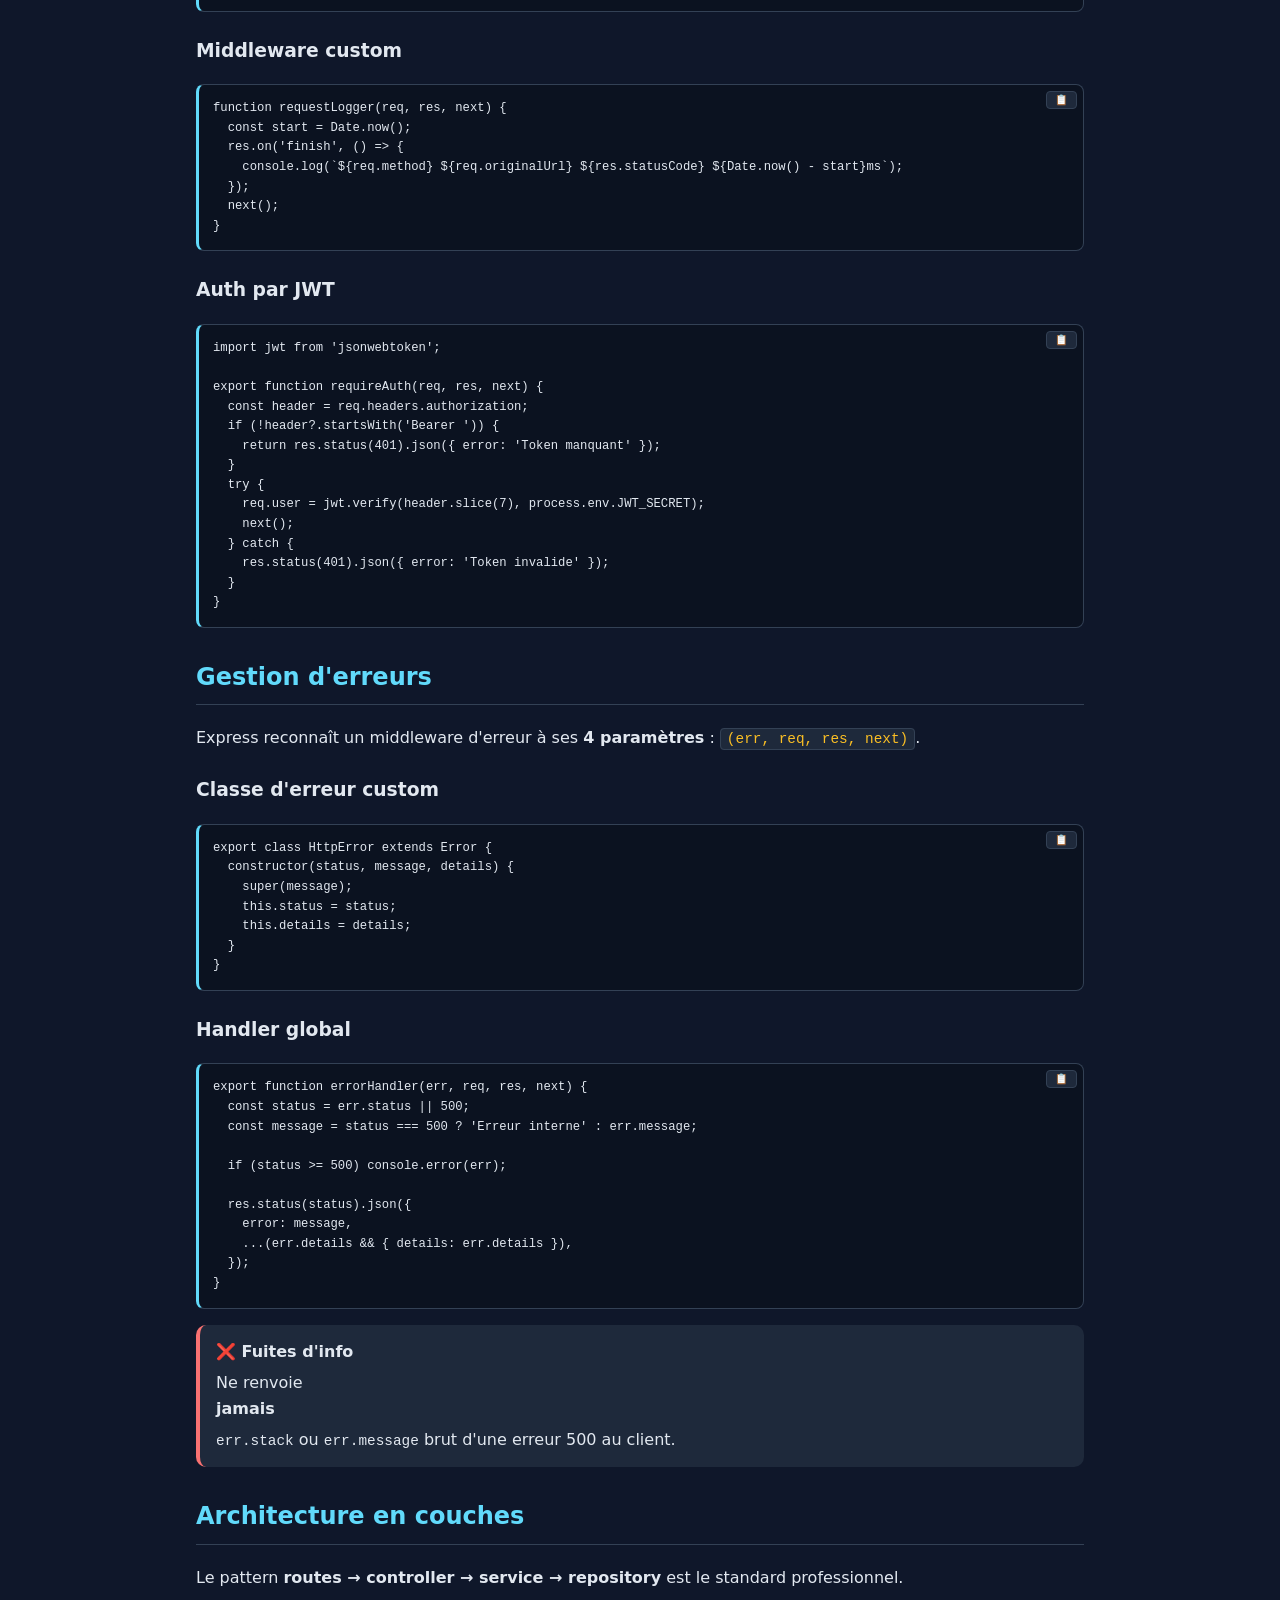
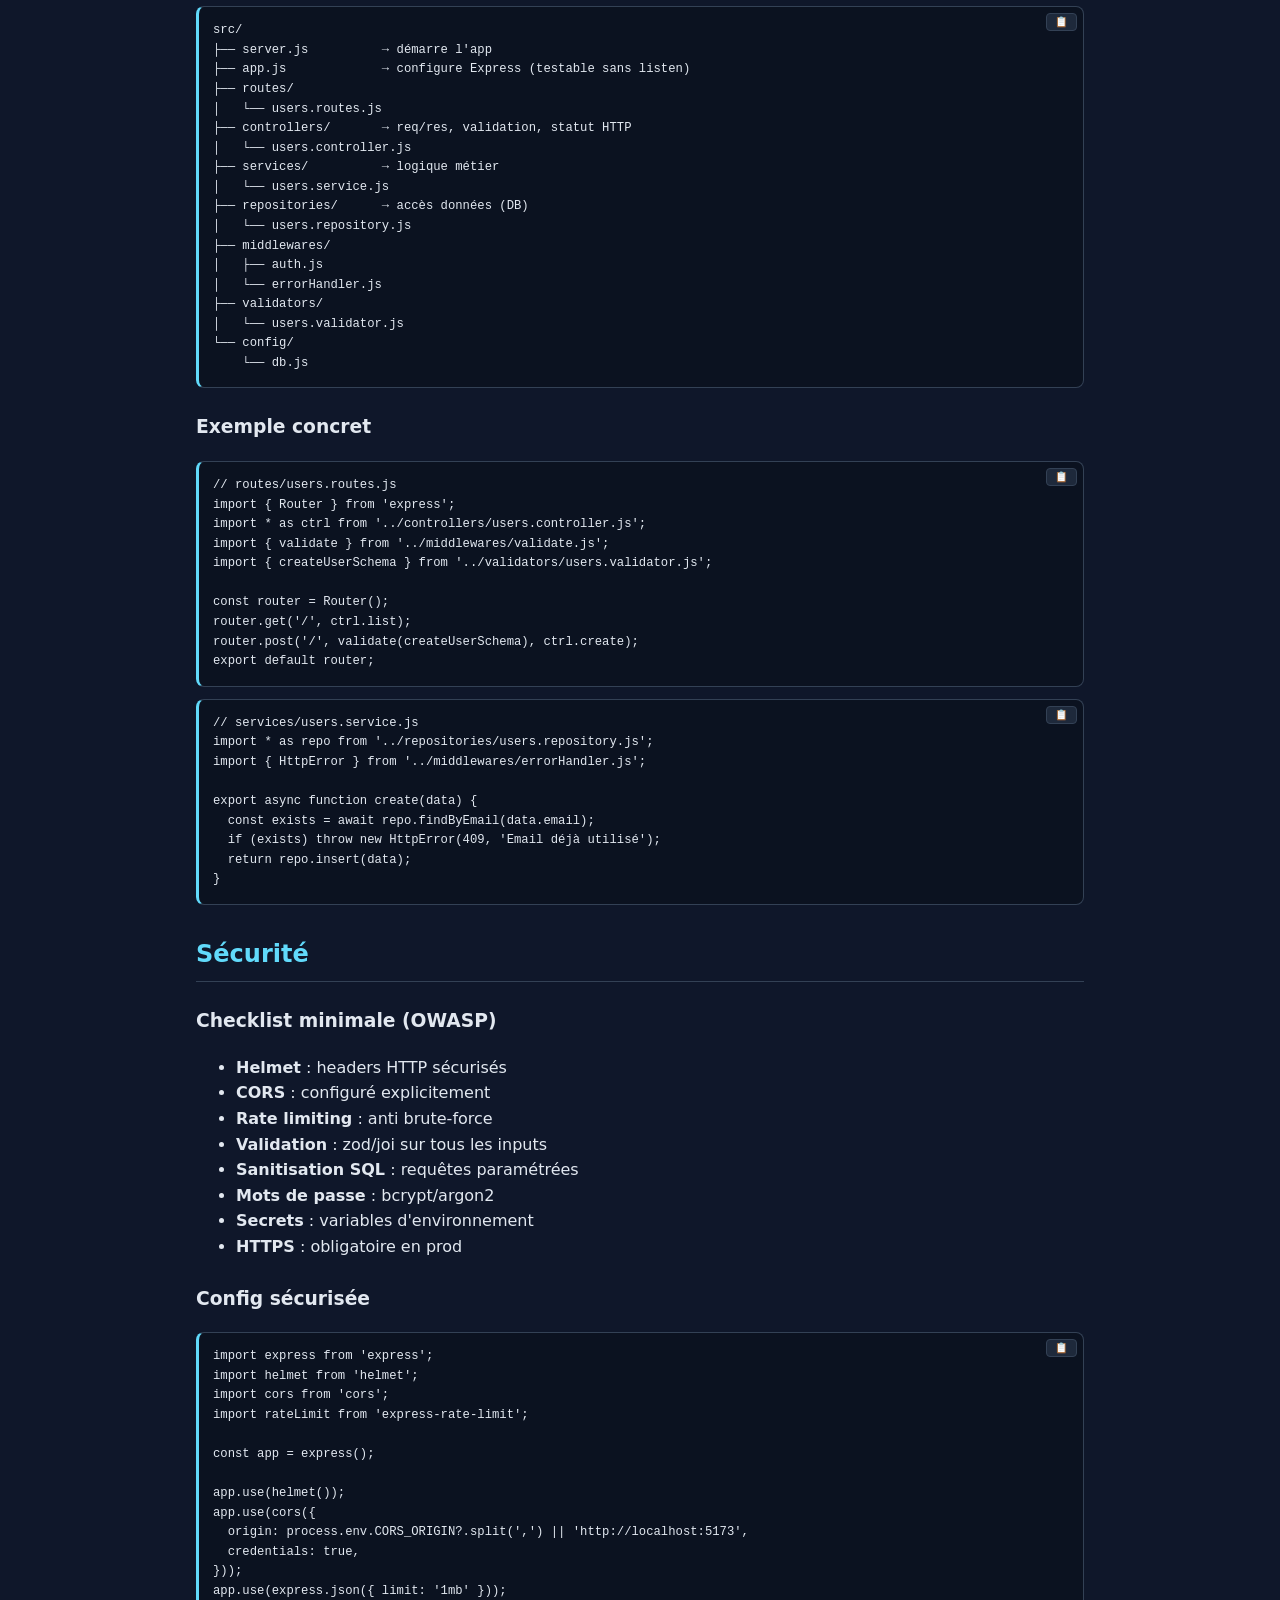
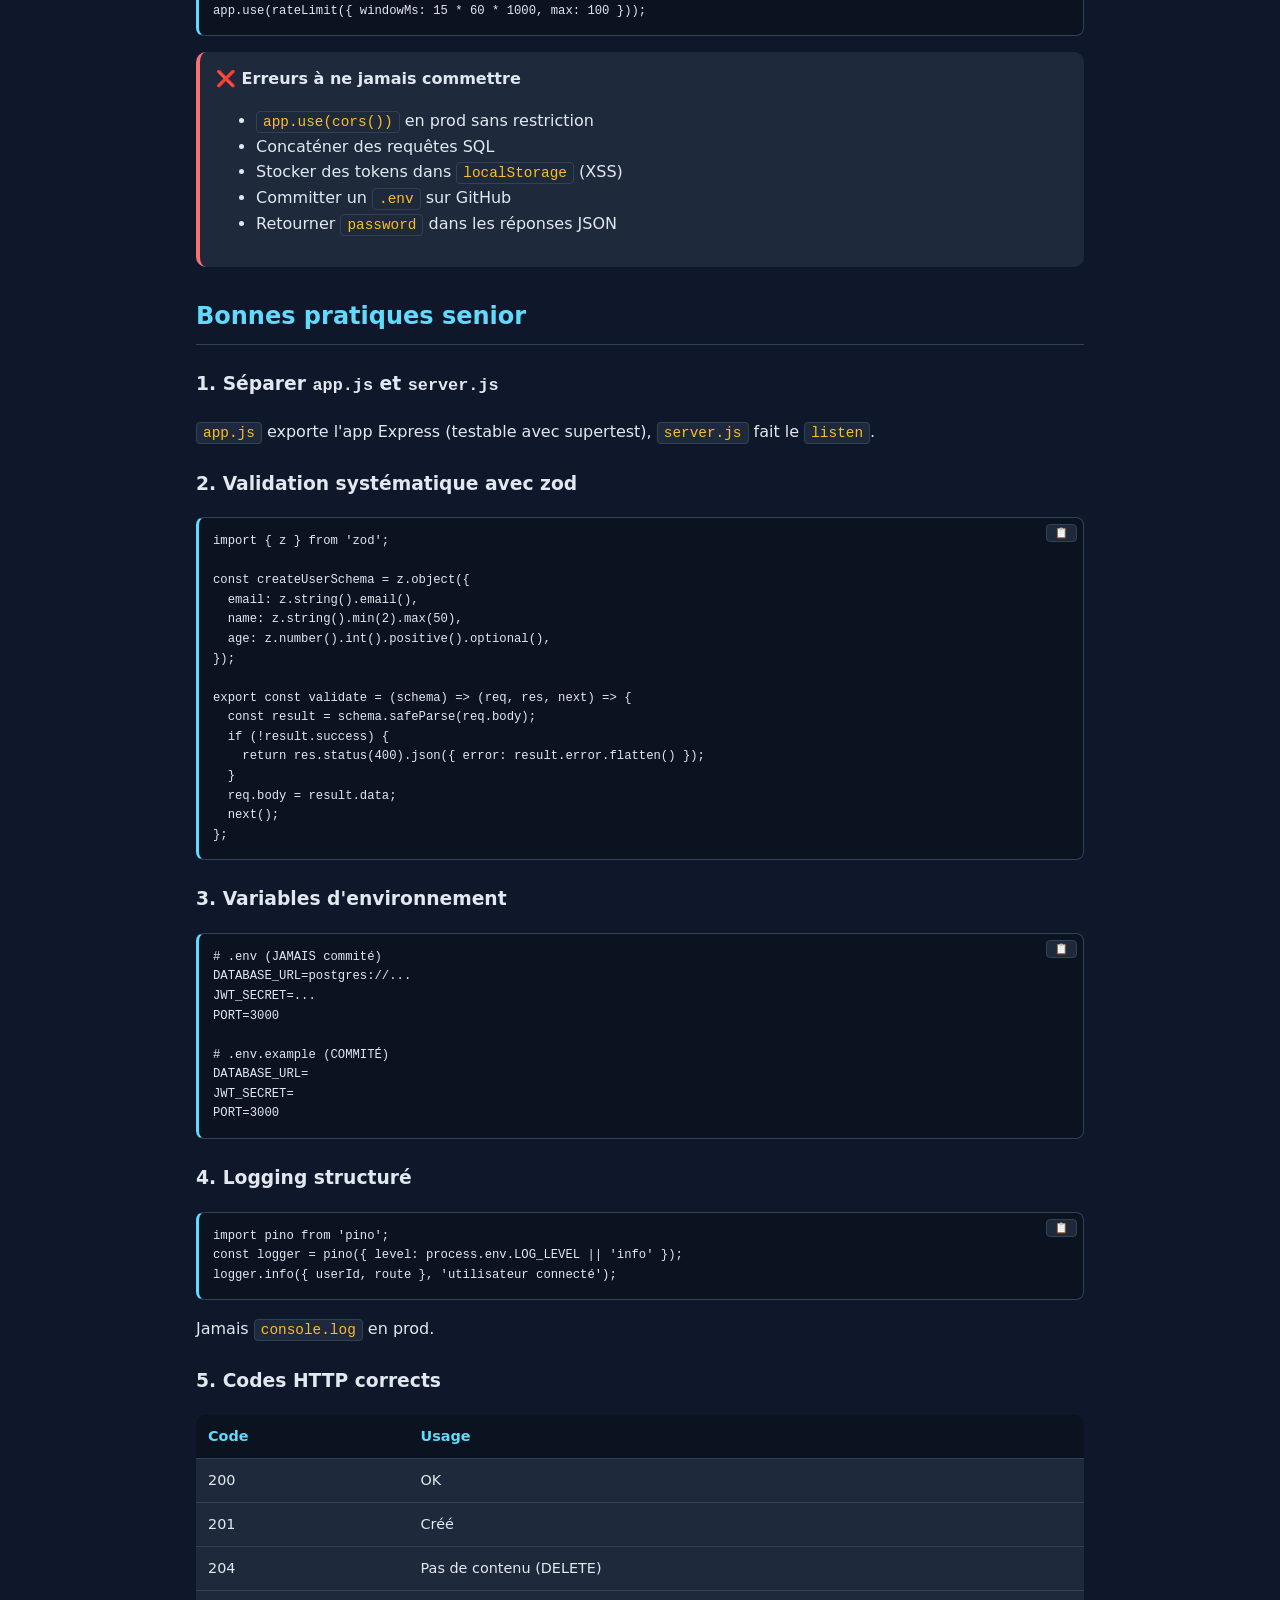
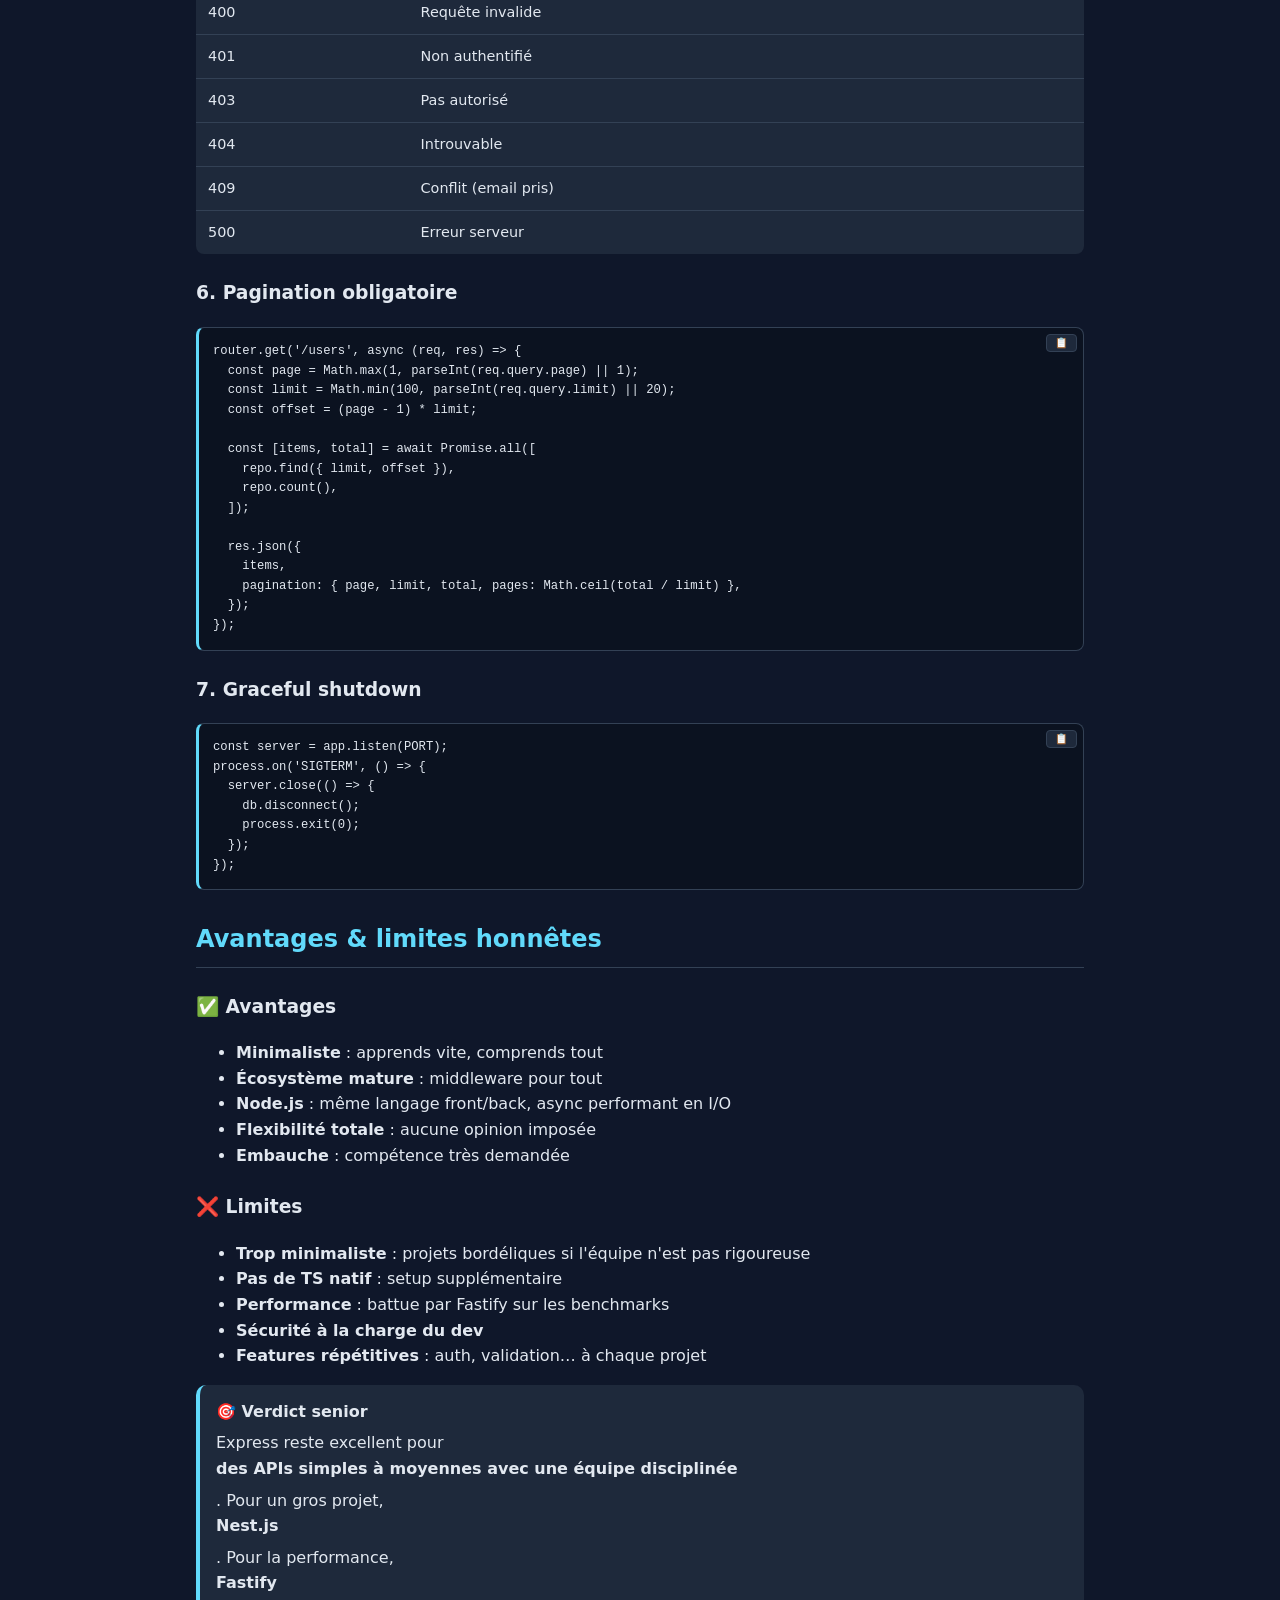
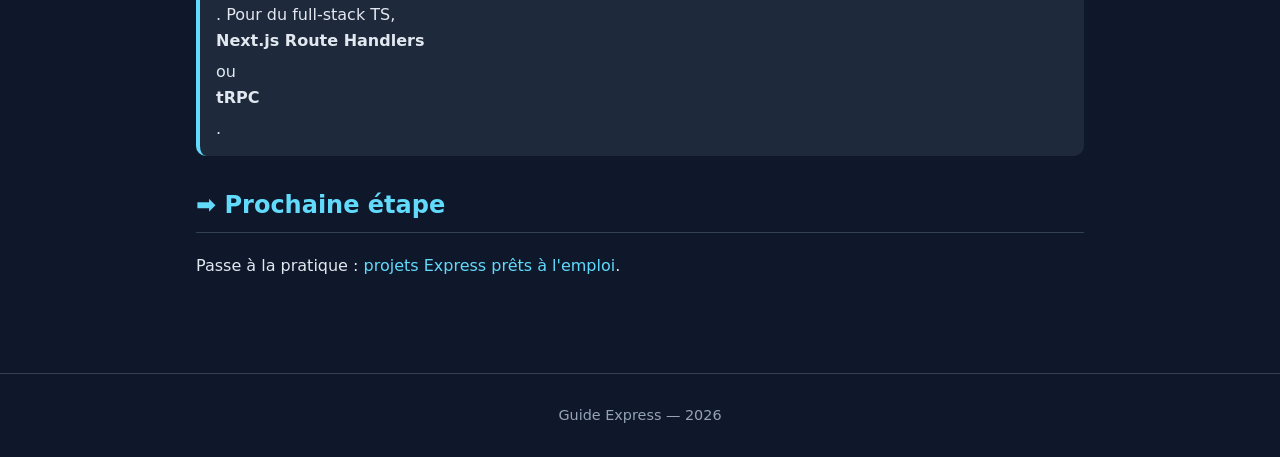
==== commit c7026d60: "Add comprehensive Express guide in express.html This file contains a comprehensive guide on Express," ====
--- a/express.html
+++ b/express.html
@@ -9,7 +9,10 @@
 <body>
 
 <header class="topbar">
-  <span class="logo">🟢 Express</span>
+  <span class="logo">
+    <img src="https://cdn.simpleicons.org/express/ffffff" alt="">
+    Express
+  </span>
   <nav>
     <a href="index.html">Accueil</a>
     <a href="react.html">React</a>
@@ -19,6 +22,10 @@
 </header>
 
 <div class="container">
+
+<img class="page-banner"
+     src="https://images.unsplash.com/photo-1558494949-ef010cbdcc31?w=1200&q=80&auto=format&fit=crop"
+     alt="Serveurs">
 
 <div class="toc">
   <h3>Sommaire</h3>
@@ -35,32 +42,36 @@
   </ul>
 </div>
 
-<!-- ========== INTRO ========== -->
 <section id="intro">
-  <h2>Qu'est-ce qu'Express ?</h2>
+  <h2><img src="https://cdn.simpleicons.org/express/ffffff" alt="">Qu'est-ce qu'Express ?</h2>
   <p>Express est le framework web <strong>minimaliste</strong> pour Node.js. Il fournit :</p>
   <ul>
     <li>Un système de <strong>routing</strong> (URL → handler)</li>
     <li>Un système de <strong>middlewares</strong> (fonctions en chaîne)</li>
     <li>Une API simple pour requêtes/réponses HTTP</li>
   </ul>
-  <p>C'est le framework Node.js le plus utilisé, la base de Nest.js, et l'équivalent backend le plus courant de React côté front.</p>
+
+  <div class="tech-stack">
+    <div class="tech"><img src="https://cdn.simpleicons.org/express/ffffff" alt="Express"><span>Express</span></div>
+    <div class="tech"><img src="https://cdn.simpleicons.org/nodedotjs/339933" alt="Node"><span>Node.js</span></div>
+    <div class="tech"><img src="https://cdn.simpleicons.org/mongodb/47A248" alt="Mongo"><span>MongoDB</span></div>
+    <div class="tech"><img src="https://cdn.simpleicons.org/jsonwebtokens/ffffff" alt="JWT"><span>JWT</span></div>
+    <div class="tech"><img src="https://cdn.simpleicons.org/docker/2496ED" alt="Docker"><span>Docker</span></div>
+  </div>
+
   <div class="note">
     <strong>📌 Express ne fait pas tout</strong>
-    Pas d'ORM, pas d'auth, pas de validation, pas de WebSocket. Il faut ajouter Prisma/Sequelize, JWT, zod, socket.io, etc.
-  </div>
-</section>
-
-<!-- ========== INSTALLATION ========== -->
+    Pas d'ORM, pas d'auth, pas de validation, pas de WebSocket. Il faut ajouter Prisma/Sequelize, JWT, zod, socket.io…
+  </div>
+</section>
+
 <section id="install">
   <h2>Installation</h2>
-
-  <h3>Créer un projet Express from scratch</h3>
   <pre><code>mkdir mon-api && cd mon-api
 npm init -y
 npm install express
 
-# Dépendances recommandées en prod
+# Dépendances prod recommandées
 npm install helmet cors dotenv express-rate-limit zod
 
 # Dev
@@ -89,64 +100,57 @@
     "start": "node server.js"
   }
 }</code></pre>
-  <p>Le <code>"type": "module"</code> active les <code>import/export</code> ES modernes (au lieu de <code>require</code>).</p>
 
   <div class="tip">
     <strong>✅ Express 5 (2024+)</strong>
-    Express 5 gère nativement les <code>async</code> errors (plus besoin de <code>express-async-errors</code>). Vérifie ta version avec <code>npm ls express</code>.
-  </div>
-</section>
-
-<!-- ========== ROUTING ========== -->
+    Gère nativement les <code>async</code> errors (plus besoin de <code>express-async-errors</code>).
+  </div>
+</section>
+
 <section id="routing">
   <h2>Routing</h2>
-
-  <h3>Routes HTTP</h3>
   <pre><code>import { Router } from 'express';
 const router = Router();
 
-router.get('/users', listUsers);       // GET    /users
-router.get('/users/:id', getUser);     // GET    /users/42
-router.post('/users', createUser);     // POST   /users
-router.put('/users/:id', replaceUser); // PUT    /users/42
-router.patch('/users/:id', updateUser);// PATCH  /users/42
-router.delete('/users/:id', deleteUser);// DELETE /users/42
+router.get('/users', listUsers);
+router.get('/users/:id', getUser);
+router.post('/users', createUser);
+router.put('/users/:id', replaceUser);
+router.patch('/users/:id', updateUser);
+router.delete('/users/:id', deleteUser);
 
 export default router;</code></pre>
 
   <h3>Monter le router</h3>
   <pre><code>import usersRouter from './routes/users.js';
-app.use('/api/users', usersRouter);
-// Résultat : /api/users/42, etc.</code></pre>
+app.use('/api/users', usersRouter);</code></pre>
 
   <h3>Paramètres</h3>
-  <pre><code>// URL : /users/42?verbose=true
-router.get('/users/:id', (req, res) =&gt; {
+  <pre><code>router.get('/users/:id', (req, res) =&gt; {
   const { id } = req.params;         // "42"
-  const { verbose } = req.query;      // "true" (toujours string)
+  const { verbose } = req.query;      // "true" (string)
   res.json({ id, verbose: verbose === 'true' });
 });</code></pre>
 
   <div class="warn">
     <strong>⚠️ Toujours valider</strong>
-    <code>req.params</code>, <code>req.query</code> et <code>req.body</code> sont <strong>non fiables</strong>. Valide systématiquement (zod, joi, express-validator) avant d'utiliser.
-  </div>
-</section>
-
-<!-- ========== MIDDLEWARES ========== -->
+    <code>req.params</code>, <code>req.query</code> et <code>req.body</code> sont <strong>non fiables</strong>. Valide systématiquement (zod, joi).
+  </div>
+</section>
+
 <section id="middlewares">
   <h2>Middlewares</h2>
   <p>Un middleware est une fonction <code>(req, res, next) =&gt; {}</code> exécutée dans l'ordre de déclaration. C'est <strong>le</strong> concept central d'Express.</p>
 
   <h3>Ordre critique</h3>
   <pre><code>// ✅ Ordre correct
-app.use(helmet());                          // 1. sécurité
-app.use(cors());                            // 2. CORS
-app.use(express.json({ limit: '1mb' }));    // 3. parse body
-app.use(requestLogger);                     // 4. log
-app.use('/api', routes);                    // 5. routes
-app.use(notFound);                          // 6. 404
-app.use(errorHandler);                      // 7. erreurs (TOUJOURS en dernier)</code></pre>
+app.use(helmet());                       // 1. sécurité
+app.use(cors());                         // 2. CORS
+app.use(express.json({ limit: '1mb' })); // 3. parse body
+app.use(requestLogger);                  // 4. log
+app.use('/api', routes);                 // 5. routes
+app.use(notFound);                       // 6. 404
+app.use(errorHandler);                   // 7. erreurs EN DERNIER</code></pre>
 
   <h3>Middleware custom</h3>
   <pre><code>function requestLogger(req, res, next) {
@@ -166,21 +170,14 @@
     return res.status(401).json({ error: 'Token manquant' });
   }
   try {
-    const payload = jwt.verify(header.slice(7), process.env.JWT_SECRET);
-    req.user = payload;
+    req.user = jwt.verify(header.slice(7), process.env.JWT_SECRET);
     next();
   } catch {
     res.status(401).json({ error: 'Token invalide' });
   }
-}
-
-// Usage
-router.get('/me', requireAuth, (req, res) =&gt; {
-  res.json(req.user);
-});</code></pre>
-</section>
-
-<!-- ========== ERRORS ========== -->
+}</code></pre>
+</section>
+
 <section id="errors">
   <h2>Gestion d'erreurs</h2>
   <p>Express reconnaît un middleware d'erreur à ses <strong>4 paramètres</strong> : <code>(err, req, res, next)</code>.</p>
@@ -199,7 +196,6 @@
   const status = err.status || 500;
   const message = status === 500 ? 'Erreur interne' : err.message;
 
-  // Log complet côté serveur, jamais côté client en prod
   if (status &gt;= 500) console.error(err);
 
   res.status(status).json({
@@ -208,27 +204,15 @@
   });
 }</code></pre>
 
-  <h3>Utilisation</h3>
-  <pre><code>router.get('/users/:id', async (req, res, next) =&gt; {
-  try {
-    const user = await User.findById(req.params.id);
-    if (!user) throw new HttpError(404, 'Utilisateur introuvable');
-    res.json(user);
-  } catch (err) {
-    next(err); // délégué au handler global
-  }
-});</code></pre>
-
   <div class="bad">
     <strong>❌ Fuites d'info</strong>
-    Ne renvoie <strong>jamais</strong> <code>err.stack</code> ou <code>err.message</code> brut d'une erreur 500 au client. C'est une mine d'or pour un attaquant (chemins, versions, requêtes SQL).
-  </div>
-</section>
-
-<!-- ========== STRUCTURE ========== -->
+    Ne renvoie <strong>jamais</strong> <code>err.stack</code> ou <code>err.message</code> brut d'une erreur 500 au client.
+  </div>
+</section>
+
 <section id="structure">
   <h2>Architecture en couches</h2>
-  <p>Un projet Express maintenable sépare les responsabilités. Le pattern <strong>routes → controller → service → repository</strong> est le standard professionnel.</p>
+  <p>Le pattern <strong>routes → controller → service → repository</strong> est le standard professionnel.</p>
   <pre><code>src/
 ├── server.js          → démarre l'app
 ├── app.js             → configure Express (testable sans listen)
@@ -254,37 +238,15 @@
 import * as ctrl from '../controllers/users.controller.js';
 import { validate } from '../middlewares/validate.js';
 import { createUserSchema } from '../validators/users.validator.js';
-import { requireAuth } from '../middlewares/auth.js';
 
 const router = Router();
-router.get('/', requireAuth, ctrl.list);
-router.post('/', requireAuth, validate(createUserSchema), ctrl.create);
+router.get('/', ctrl.list);
+router.post('/', validate(createUserSchema), ctrl.create);
 export default router;</code></pre>
-
-  <pre><code>// controllers/users.controller.js
-import * as service from '../services/users.service.js';
-
-export async function list(req, res, next) {
-  try {
-    const users = await service.getAll();
-    res.json(users);
-  } catch (e) { next(e); }
-}
-
-export async function create(req, res, next) {
-  try {
-    const user = await service.create(req.body);
-    res.status(201).json(user);
-  } catch (e) { next(e); }
-}</code></pre>
 
   <pre><code>// services/users.service.js
 import * as repo from '../repositories/users.repository.js';
 import { HttpError } from '../middlewares/errorHandler.js';
-
-export async function getAll() {
-  return repo.findAll();
-}
 
 export async function create(data) {
   const exists = await repo.findByEmail(data.email);
@@ -293,25 +255,22 @@
 }</code></pre>
 </section>
 
-<!-- ========== SECURITY ========== -->
 <section id="security">
   <h2>Sécurité</h2>
 
   <h3>Checklist minimale (OWASP)</h3>
   <ul>
     <li><strong>Helmet</strong> : headers HTTP sécurisés</li>
-    <li><strong>CORS</strong> : configuré explicitement (pas <code>*</code> en prod)</li>
-    <li><strong>Rate limiting</strong> : anti brute-force, anti-DDoS léger</li>
+    <li><strong>CORS</strong> : configuré explicitement</li>
+    <li><strong>Rate limiting</strong> : anti brute-force</li>
     <li><strong>Validation</strong> : zod/joi sur tous les inputs</li>
-    <li><strong>Sanitisation SQL</strong> : requêtes paramétrées <strong>uniquement</strong></li>
-    <li><strong>Mots de passe</strong> : bcrypt/argon2, jamais en clair</li>
-    <li><strong>Secrets</strong> : variables d'environnement (<code>.env</code>), jamais dans le code</li>
+    <li><strong>Sanitisation SQL</strong> : requêtes paramétrées</li>
+    <li><strong>Mots de passe</strong> : bcrypt/argon2</li>
+    <li><strong>Secrets</strong> : variables d'environnement</li>
     <li><strong>HTTPS</strong> : obligatoire en prod</li>
-    <li><strong>Body limit</strong> : <code>express.json({ limit: '1mb' })</code> contre les gros payloads</li>
-    <li><strong>Dépendances</strong> : <code>npm audit</code> régulier</li>
   </ul>
 
-  <h3>Exemple de config sécurisée</h3>
+  <h3>Config sécurisée</h3>
   <pre><code>import express from 'express';
 import helmet from 'helmet';
 import cors from 'cors';
@@ -325,31 +284,27 @@
   credentials: true,
 }));
 app.use(express.json({ limit: '1mb' }));
-app.use(rateLimit({
-  windowMs: 15 * 60 * 1000,
-  max: 100,
-}));</code></pre>
+app.use(rateLimit({ windowMs: 15 * 60 * 1000, max: 100 }));</code></pre>
 
   <div class="bad">
     <strong>❌ Erreurs à ne jamais commettre</strong>
     <ul>
       <li><code>app.use(cors())</code> en prod sans restriction</li>
-      <li>Concaténer des requêtes SQL : <code>"SELECT * WHERE id=" + id</code></li>
-      <li>Stocker des tokens dans <code>localStorage</code> côté front (XSS) → préférer cookies <code>HttpOnly</code></li>
+      <li>Concaténer des requêtes SQL</li>
+      <li>Stocker des tokens dans <code>localStorage</code> (XSS)</li>
       <li>Committer un <code>.env</code> sur GitHub</li>
       <li>Retourner <code>password</code> dans les réponses JSON</li>
     </ul>
   </div>
 </section>
 
-<!-- ========== PRACTICES ========== -->
 <section id="practices">
   <h2>Bonnes pratiques senior</h2>
 
   <h3>1. Séparer <code>app.js</code> et <code>server.js</code></h3>
   <p><code>app.js</code> exporte l'app Express (testable avec supertest), <code>server.js</code> fait le <code>listen</code>.</p>
 
-  <h3>2. Validation systématique</h3>
+  <h3>2. Validation systématique avec zod</h3>
   <pre><code>import { z } from 'zod';
 
 const createUserSchema = z.object({
@@ -358,13 +313,12 @@
   age: z.number().int().positive().optional(),
 });
 
-// middleware/validate.js
 export const validate = (schema) =&gt; (req, res, next) =&gt; {
   const result = schema.safeParse(req.body);
   if (!result.success) {
     return res.status(400).json({ error: result.error.flatten() });
   }
-  req.body = result.data; // données propres et typées
+  req.body = result.data;
   next();
 };</code></pre>
 
@@ -374,35 +328,32 @@
 JWT_SECRET=...
 PORT=3000
 
-# .env.example (COMMITÉ, sans valeurs réelles)
+# .env.example (COMMITÉ)
 DATABASE_URL=
 JWT_SECRET=
 PORT=3000</code></pre>
-  <p>Au démarrage, valide que les variables critiques existent (zod sur <code>process.env</code>).</p>
 
   <h3>4. Logging structuré</h3>
   <pre><code>import pino from 'pino';
 const logger = pino({ level: process.env.LOG_LEVEL || 'info' });
 logger.info({ userId, route }, 'utilisateur connecté');</code></pre>
-  <p>Jamais <code>console.log</code> en prod. Pino / Winston pour du JSON loggé.</p>
+  <p>Jamais <code>console.log</code> en prod.</p>
 
   <h3>5. Codes HTTP corrects</h3>
   <table>
     <tr><th>Code</th><th>Usage</th></tr>
-    <tr><td>200</td><td>OK (GET, PUT/PATCH réussis)</td></tr>
-    <tr><td>201</td><td>Créé (POST réussi)</td></tr>
-    <tr><td>204</td><td>Pas de contenu (DELETE réussi)</td></tr>
-    <tr><td>400</td><td>Requête invalide (validation)</td></tr>
-    <tr><td>401</td><td>Non authentifié (pas de token)</td></tr>
-    <tr><td>403</td><td>Authentifié mais pas autorisé</td></tr>
-    <tr><td>404</td><td>Ressource introuvable</td></tr>
-    <tr><td>409</td><td>Conflit (email déjà pris)</td></tr>
-    <tr><td>422</td><td>Entité non traitable (sémantique)</td></tr>
-    <tr><td>429</td><td>Trop de requêtes (rate limit)</td></tr>
+    <tr><td>200</td><td>OK</td></tr>
+    <tr><td>201</td><td>Créé</td></tr>
+    <tr><td>204</td><td>Pas de contenu (DELETE)</td></tr>
+    <tr><td>400</td><td>Requête invalide</td></tr>
+    <tr><td>401</td><td>Non authentifié</td></tr>
+    <tr><td>403</td><td>Pas autorisé</td></tr>
+    <tr><td>404</td><td>Introuvable</td></tr>
+    <tr><td>409</td><td>Conflit (email pris)</td></tr>
     <tr><td>500</td><td>Erreur serveur</td></tr>
   </table>
 
-  <h3>6. Pagination</h3>
+  <h3>6. Pagination obligatoire</h3>
   <pre><code>router.get('/users', async (req, res) =&gt; {
   const page = Math.max(1, parseInt(req.query.page) || 1);
   const limit = Math.min(100, parseInt(req.query.limit) || 20);
@@ -418,19 +369,8 @@
     pagination: { page, limit, total, pages: Math.ceil(total / limit) },
   });
 });</code></pre>
-  <p><strong>Ne jamais</strong> renvoyer une liste non paginée en prod.</p>
-
-  <h3>7. Tests avec supertest</h3>
-  <pre><code>import request from 'supertest';
-import app from '../app.js';
-
-test('GET /api/users retourne 200', async () =&gt; {
-  const res = await request(app).get('/api/users');
-  expect(res.status).toBe(200);
-  expect(Array.isArray(res.body.items)).toBe(true);
-});</code></pre>
-
-  <h3>8. Graceful shutdown</h3>
+
+  <h3>7. Graceful shutdown</h3>
   <pre><code>const server = app.listen(PORT);
 process.on('SIGTERM', () =&gt; {
   server.close(() =&gt; {
@@ -438,46 +378,38 @@
     process.exit(0);
   });
 });</code></pre>
-
-  <h3>9. Sécurité des dépendances</h3>
-  <pre><code>npm audit
-npm audit fix
-npx npm-check-updates -u   # maj deps</code></pre>
-</section>
-
-<!-- ========== PROS/CONS ========== -->
+</section>
+
 <section id="proscons">
   <h2>Avantages & limites honnêtes</h2>
 
   <h3>✅ Avantages</h3>
   <ul>
-    <li><strong>Minimaliste</strong> : apprends vite, comprends tout ce qui se passe</li>
-    <li><strong>Écosystème mature</strong> : tout existe en middleware (helmet, cors, morgan…)</li>
-    <li><strong>Node.js</strong> : même langage front/back, async non-bloquant, très performant en I/O</li>
-    <li><strong>Flexibilité totale</strong> : aucune opinion imposée, tu structures comme tu veux</li>
-    <li><strong>Embauche</strong> : compétence très demandée, base de Nest.js</li>
-    <li><strong>Communauté</strong> : réponses à toutes les questions existent déjà</li>
+    <li><strong>Minimaliste</strong> : apprends vite, comprends tout</li>
+    <li><strong>Écosystème mature</strong> : middleware pour tout</li>
+    <li><strong>Node.js</strong> : même langage front/back, async performant en I/O</li>
+    <li><strong>Flexibilité totale</strong> : aucune opinion imposée</li>
+    <li><strong>Embauche</strong> : compétence très demandée</li>
   </ul>
 
   <h3>❌ Limites</h3>
   <ul>
-    <li><strong>Trop minimaliste</strong> : aucune structure imposée → projets bordéliques si l'équipe n'est pas rigoureuse</li>
-    <li><strong>Pas de TypeScript natif</strong> : Express est historiquement JS, l'intégration TS demande un peu de setup</li>
-    <li><strong>Callbacks / middleware chain</strong> : moins élégant que les décorateurs de Nest.js</li>
-    <li><strong>Performance</strong> : bonne mais battue par Fastify (benchmarks json)</li>
-    <li><strong>Sécurité à la charge du dev</strong> : rien n'est sécurisé par défaut</li>
-    <li><strong>Features répétitives</strong> : auth, validation, upload… à chaque projet, sauf si tu as un boilerplate</li>
+    <li><strong>Trop minimaliste</strong> : projets bordéliques si l'équipe n'est pas rigoureuse</li>
+    <li><strong>Pas de TS natif</strong> : setup supplémentaire</li>
+    <li><strong>Performance</strong> : battue par Fastify sur les benchmarks</li>
+    <li><strong>Sécurité à la charge du dev</strong></li>
+    <li><strong>Features répétitives</strong> : auth, validation… à chaque projet</li>
   </ul>
 
   <div class="note">
     <strong>🎯 Verdict senior</strong>
-    Express reste excellent pour <strong>des APIs simples à moyennes avec une équipe disciplinée</strong>. Pour un gros projet, <strong>Nest.js</strong> apporte structure et TS natif. Pour la performance pure, <strong>Fastify</strong>. Pour du full-stack TS, <strong>Next.js + Route Handlers</strong> ou <strong>tRPC</strong>.
+    Express reste excellent pour <strong>des APIs simples à moyennes avec une équipe disciplinée</strong>. Pour un gros projet, <strong>Nest.js</strong>. Pour la performance, <strong>Fastify</strong>. Pour du full-stack TS, <strong>Next.js Route Handlers</strong> ou <strong>tRPC</strong>.
   </div>
 </section>
 
 <section>
   <h2>➡️ Prochaine étape</h2>
-  <p>Passe à la pratique : <a href="examples/express-examples.html">projets Express prêts à l'emploi</a>.</p>
+  <p>Passe à la pratique : <a href="express-examples.html">projets Express prêts à l'emploi</a>.</p>
 </section>
 
 </div>
@@ -485,4 +417,4 @@
 <footer>Guide Express — <span id="year"></span></footer>
 <script src="script.js"></script>
 </body>
-  </html>
+</html>
--- a/style.css
+++ b/style.css
@@ -1,50 +1,36 @@
 :root {
-  --bg: #0f172a;
-  --bg-alt: #1e293b;
-  --bg-code: #0b1220;
-  --text: #e2e8f0;
-  --text-dim: #94a3b8;
-  --accent: #60a5fa;
-  --accent-2: #fbbf24;
-  --green: #6ee7b7;
-  --red: #f87171;
-  --border: #334155;
+  --bg: #0f172a; --bg-alt: #1e293b; --bg-code: #0b1220;
+  --text: #e2e8f0; --text-dim: #94a3b8;
+  --accent: #61dafb; --accent-2: #68a063; --accent-3: #fbbf24;
+  --green: #6ee7b7; --red: #f87171; --border: #334155;
 }
 .light {
-  --bg: #ffffff;
-  --bg-alt: #f1f5f9;
-  --bg-code: #f8fafc;
-  --text: #0f172a;
-  --text-dim: #475569;
-  --accent: #2563eb;
-  --accent-2: #d97706;
-  --green: #059669;
-  --red: #dc2626;
-  --border: #cbd5e1;
+  --bg: #ffffff; --bg-alt: #f1f5f9; --bg-code: #f8fafc;
+  --text: #0f172a; --text-dim: #475569;
+  --accent: #0ea5e9; --accent-2: #16a34a; --accent-3: #d97706;
+  --green: #059669; --red: #dc2626; --border: #cbd5e1;
 }
 * { box-sizing: border-box; }
 html { scroll-behavior: smooth; }
 body {
   font-family: system-ui, -apple-system, "Segoe UI", sans-serif;
-  margin: 0;
-  background: var(--bg);
-  color: var(--text);
-  line-height: 1.6;
-  transition: background 0.2s, color 0.2s;
+  margin: 0; background: var(--bg); color: var(--text);
+  line-height: 1.6; transition: background 0.2s, color 0.2s;
 }
 a { color: var(--accent); text-decoration: none; }
 a:hover { text-decoration: underline; }
-
-/* Header */
+img { max-width: 100%; display: block; }
+
+/* ==== Topbar ==== */
 .topbar {
   position: sticky; top: 0; z-index: 100;
-  background: var(--bg);
-  border-bottom: 1px solid var(--border);
+  background: var(--bg); border-bottom: 1px solid var(--border);
   display: flex; align-items: center; justify-content: space-between;
   padding: 10px 16px; gap: 12px;
 }
-.topbar .logo { font-weight: bold; font-size: 1.1em; color: var(--text); }
-.topbar nav { display: flex; gap: 12px; flex-wrap: wrap; }
+.topbar .logo { display: flex; align-items: center; gap: 8px; font-weight: bold; }
+.topbar .logo img { width: 22px; height: 22px; }
+.topbar nav { display: flex; gap: 14px; flex-wrap: wrap; }
 .topbar nav a { color: var(--text-dim); font-size: 0.9em; }
 .topbar nav a:hover { color: var(--accent); text-decoration: none; }
 .theme-btn {
@@ -53,56 +39,135 @@
   padding: 4px 10px; cursor: pointer; font-size: 1em;
 }
 
-/* Layout */
-.container { max-width: 900px; margin: 0 auto; padding: 24px 16px; }
-
-/* Hero */
-.hero { text-align: center; padding: 40px 16px 20px; }
-.hero h1 { font-size: 2.2em; margin: 0 0 8px; }
-.hero p { color: var(--text-dim); max-width: 600px; margin: 0 auto; }
+/* ==== Layout ==== */
+.container { max-width: 920px; margin: 0 auto; padding: 24px 16px; }
+
+/* ==== Hero avec image de fond ==== */
+.hero {
+  position: relative; padding: 80px 16px 60px;
+  text-align: center; overflow: hidden;
+  background-image:
+    linear-gradient(rgba(15, 23, 42, 0.82), rgba(15, 23, 42, 0.92)),
+    url('https://images.unsplash.com/photo-1518770660439-4636190af475?w=1600&q=80&auto=format&fit=crop');
+  background-size: cover;
+  background-position: center;
+  background-attachment: scroll;
+}
+.light .hero {
+  background-image:
+    linear-gradient(rgba(255, 255, 255, 0.85), rgba(255, 255, 255, 0.95)),
+    url('https://images.unsplash.com/photo-1518770660439-4636190af475?w=1600&q=80&auto=format&fit=crop');
+}
+.hero h1 {
+  font-size: 2.4em; margin: 0 0 12px; line-height: 1.15;
+  color: var(--text);
+  text-shadow: 0 2px 8px rgba(0,0,0,0.5);
+}
+.hero p {
+  color: var(--text); opacity: 0.9; max-width: 620px;
+  margin: 0 auto; font-size: 1.05em;
+  text-shadow: 0 1px 4px rgba(0,0,0,0.5);
+}
+.hero-logos {
+  display: flex; justify-content: center; align-items: center;
+  gap: 30px; margin: 32px 0 0; flex-wrap: wrap;
+}
+.hero-logos img {
+  width: 80px; height: 80px; object-fit: contain;
+  filter: drop-shadow(0 4px 12px rgba(0,0,0,0.4));
+  transition: transform 0.2s;
+}
+.hero-logos img:hover { transform: scale(1.1); }
+.hero-logos .plus { font-size: 2em; color: var(--text-dim); }
+
+/* ==== Bannière d'image par page ==== */
+.page-banner {
+  width: 100%; height: 180px; object-fit: cover;
+  border-radius: 14px; margin: 20px 0;
+  border: 1px solid var(--border);
+}
+
+/* ==== Cards ==== */
 .cards {
   display: grid; gap: 20px;
   grid-template-columns: repeat(auto-fit, minmax(280px, 1fr));
   margin: 30px 0;
 }
 .card {
-  background: var(--bg-alt); border-radius: 12px;
-  padding: 24px; border: 1px solid var(--border);
+  background: var(--bg-alt); border-radius: 14px;
+  padding: 0 22px 22px; border: 1px solid var(--border);
   transition: transform 0.15s, border-color 0.15s;
+  overflow: hidden;
 }
 .card:hover { transform: translateY(-3px); border-color: var(--accent); }
-.card h2 { margin-top: 0; color: var(--accent); }
+.card-img {
+  width: calc(100% + 44px); height: 140px;
+  margin: 0 -22px 16px; object-fit: cover;
+  border-bottom: 1px solid var(--border);
+}
+.card h2 {
+  margin: 8px 0 12px; display: flex; align-items: center; gap: 10px;
+}
+.card h2 img { width: 32px; height: 32px; flex-shrink: 0; }
+.card h2.react-title { color: var(--accent); }
+.card h2.express-title { color: var(--accent-2); }
 .card .badge {
   display: inline-block; padding: 2px 8px; border-radius: 4px;
-  font-size: 0.75em; background: var(--accent); color: var(--bg);
-  margin-left: 6px; vertical-align: middle;
+  font-size: 0.7em; background: var(--accent); color: var(--bg);
+  font-weight: 600; letter-spacing: 0.5px;
 }
 .card .badge.express { background: var(--accent-2); }
 .card a.btn {
   display: inline-block; margin-top: 12px;
-  padding: 8px 16px; background: var(--accent); color: var(--bg);
-  border-radius: 6px; font-weight: 600;
-}
+  padding: 10px 18px; background: var(--accent); color: var(--bg);
+  border-radius: 8px; font-weight: 600;
+}
+.card a.btn.express { background: var(--accent-2); }
 .card a.btn:hover { text-decoration: none; opacity: 0.9; }
 
-/* Sections */
+/* ==== Tech stack icons ==== */
+.tech-stack {
+  display: flex; flex-wrap: wrap; gap: 12px;
+  margin: 20px 0; justify-content: center;
+}
+.tech-stack .tech {
+  display: flex; flex-direction: column; align-items: center;
+  background: var(--bg-alt); border: 1px solid var(--border);
+  border-radius: 10px; padding: 14px 18px;
+  min-width: 90px; transition: transform 0.15s, border-color 0.15s;
+}
+.tech-stack .tech:hover {
+  transform: translateY(-3px); border-color: var(--accent);
+}
+.tech-stack .tech img {
+  width: 40px; height: 40px; object-fit: contain; margin-bottom: 6px;
+}
+.tech-stack .tech span {
+  font-size: 0.75em; color: var(--text-dim); text-align: center;
+}
+
+/* ==== Sections ==== */
 section { margin: 30px 0; }
-h2 { color: var(--accent); border-bottom: 1px solid var(--border); padding-bottom: 8px; }
+h2 {
+  color: var(--accent); border-bottom: 1px solid var(--border);
+  padding-bottom: 8px; display: flex; align-items: center; gap: 10px;
+}
+h2 img { width: 28px; height: 28px; }
 h3 { color: var(--text); margin-top: 24px; }
-h4 { color: var(--accent-2); }
-
-/* Code */
+h4 { color: var(--accent-3); }
+
+/* ==== Code ==== */
 pre {
   background: var(--bg-code); border: 1px solid var(--border);
   border-left: 3px solid var(--accent);
-  padding: 14px; border-radius: 8px; overflow-x: auto;
-  font-size: 0.85em; position: relative;
+  padding: 14px; border-radius: 8px;
+  overflow-x: auto; font-size: 0.85em; position: relative;
   margin: 12px 0;
 }
 code { font-family: 'Fira Code', 'Courier New', monospace; font-size: 0.9em; }
 p code, li code {
   background: var(--bg-alt); padding: 2px 6px;
-  border-radius: 4px; color: var(--accent-2);
+  border-radius: 4px; color: var(--accent-3);
   border: 1px solid var(--border);
 }
 .copy-btn {
@@ -113,61 +178,40 @@
 }
 .copy-btn:hover { color: var(--accent); }
 
-/* Callouts */
+/* ==== Callouts ==== */
 .note, .warn, .tip, .bad {
-  padding: 12px 16px; border-radius: 8px; margin: 16px 0;
-  border-left: 4px solid;
-  background: var(--bg-alt);
+  padding: 14px 16px; border-radius: 10px; margin: 16px 0;
+  border-left: 4px solid; background: var(--bg-alt);
 }
 .note { border-color: var(--accent); }
-.warn { border-color: var(--accent-2); }
+.warn { border-color: var(--accent-3); }
 .tip  { border-color: var(--green); }
 .bad  { border-color: var(--red); }
 .note strong, .warn strong, .tip strong, .bad strong {
-  display: block; margin-bottom: 4px;
-}
-
-/* Tables */
+  display: block; margin-bottom: 6px;
+}
+
+/* ==== Tables ==== */
 table {
-  width: 100%; border-collapse: collapse;
-  margin: 16px 0; font-size: 0.9em;
-  background: var(--bg-alt); border-radius: 8px;
-  overflow: hidden;
-}
-th, td {
-  padding: 10px 12px; text-align: left;
-  border-bottom: 1px solid var(--border);
-}
+  width: 100%; border-collapse: collapse; margin: 16px 0;
+  font-size: 0.9em; background: var(--bg-alt);
+  border-radius: 8px; overflow: hidden;
+}
+th, td { padding: 10px 12px; text-align: left; border-bottom: 1px solid var(--border); }
 th { background: var(--bg-code); color: var(--accent); font-weight: 600; }
 tr:last-child td { border-bottom: none; }
 .ok { color: var(--green); font-weight: bold; }
 .ko { color: var(--red); font-weight: bold; }
 
-/* TOC */
+/* ==== TOC ==== */
 .toc {
   background: var(--bg-alt); border: 1px solid var(--border);
-  border-radius: 8px; padding: 16px; margin: 20px 0;
-}
-.toc h3 { margin: 0 0 8px; font-size: 1em; }
+  border-radius: 10px; padding: 16px; margin: 20px 0;
+}
+.toc h3 { margin: 0 0 10px; font-size: 1em; color: var(--accent); }
 .toc ul { margin: 0; padding-left: 20px; columns: 2; column-gap: 20px; }
-.toc li { margin: 4px 0; font-size: 0.9em; }
+.toc li { margin: 4px 0; font-size: 0.9em; break-inside: avoid; }
 @media (max-width: 600px) { .toc ul { columns: 1; } }
-
-/* Steps */
-.steps { counter-reset: step; padding: 0; list-style: none; }
-.steps li {
-  counter-increment: step;
-  position: relative; padding-left: 44px;
-  margin: 20px 0;
-}
-.steps li::before {
-  content: counter(step);
-  position: absolute; left: 0; top: 0;
-  width: 32px; height: 32px; border-radius: 50%;
-  background: var(--accent); color: var(--bg);
-  display: flex; align-items: center; justify-content: center;
-  font-weight: bold;
-}
 
 footer {
   text-align: center; padding: 30px 16px;
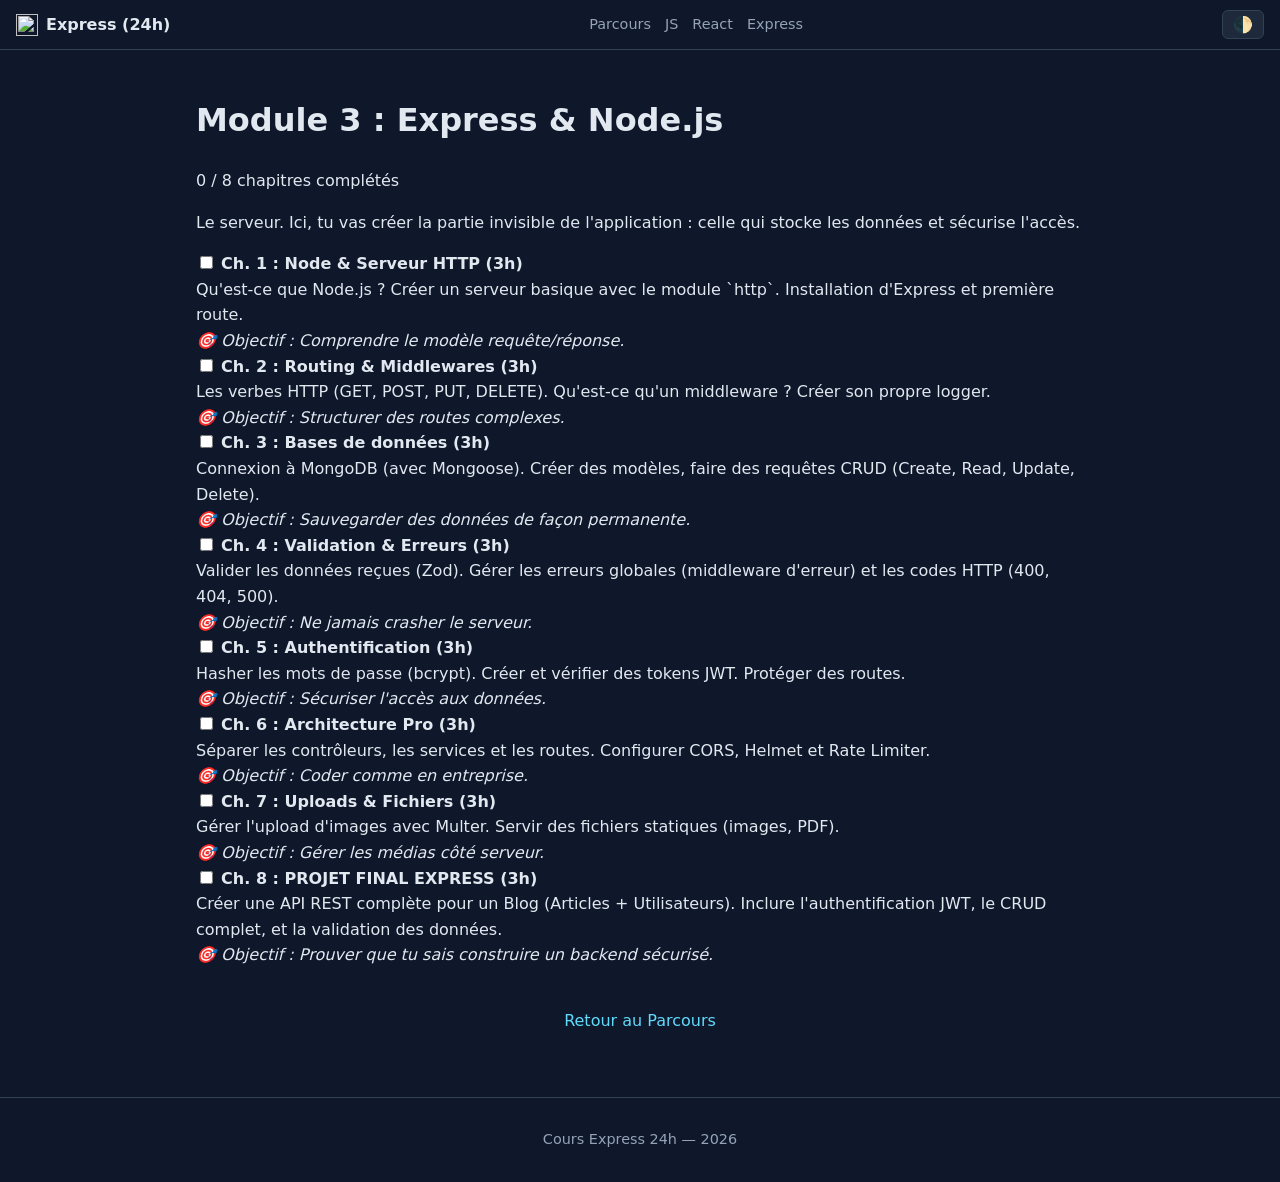
==== commit a8d87050: "Add express.html for Express course module" ====
--- a/express.html
+++ b/express.html
@@ -3,18 +3,16 @@
 <head>
 <meta charset="UTF-8">
 <meta name="viewport" content="width=device-width, initial-scale=1.0">
-<title>Express — Guide complet</title>
+<title>Cours Express (24h)</title>
 <link rel="stylesheet" href="style.css">
 </head>
 <body>
 
 <header class="topbar">
-  <span class="logo">
-    <img src="https://cdn.simpleicons.org/express/ffffff" alt="">
-    Express
-  </span>
+  <span class="logo"><img src="https://cdn.simpleicons.org/express/ffffff" alt=""> Express (24h)</span>
   <nav>
-    <a href="index.html">Accueil</a>
+    <a href="index.html">Parcours</a>
+    <a href="javascript.html">JS</a>
     <a href="react.html">React</a>
     <a href="express.html">Express</a>
   </nav>
@@ -22,399 +20,96 @@
 </header>
 
 <div class="container">
+  
+  <h1>Module 3 : Express & Node.js</h1>
+  <div class="progress-bar"><div class="progress-fill" id="progress-express"></div></div>
+  <p class="progress-text" id="progress-express-text">0 / 8 chapitres complétés</p>
 
-<img class="page-banner"
-     src="https://images.unsplash.com/photo-1558494949-ef010cbdcc31?w=1200&q=80&auto=format&fit=crop"
-     alt="Serveurs">
+  <p>Le serveur. Ici, tu vas créer la partie invisible de l'application : celle qui stocke les données et sécurise l'accès.</p>
 
-<div class="toc">
-  <h3>Sommaire</h3>
-  <ul>
-    <li><a href="#intro">Qu'est-ce qu'Express ?</a></li>
-    <li><a href="#install">Installation</a></li>
-    <li><a href="#routing">Routing</a></li>
-    <li><a href="#middlewares">Middlewares</a></li>
-    <li><a href="#errors">Gestion d'erreurs</a></li>
-    <li><a href="#structure">Architecture</a></li>
-    <li><a href="#security">Sécurité</a></li>
-    <li><a href="#practices">Bonnes pratiques senior</a></li>
-    <li><a href="#proscons">Avantages & limites</a></li>
-  </ul>
-</div>
+  <div class="checklist">
+    
+    <div class="check-item">
+      <input type="checkbox" id="express-1" onchange="toggleCheck('express-1')">
+      <label for="express-1">
+        <strong>Ch. 1 : Node & Serveur HTTP (3h)</strong><br>
+        Qu'est-ce que Node.js ? Créer un serveur basique avec le module `http`. Installation d'Express et première route. <br>
+        <em>🎯 Objectif : Comprendre le modèle requête/réponse.</em>
+      </label>
+    </div>
 
-<section id="intro">
-  <h2><img src="https://cdn.simpleicons.org/express/ffffff" alt="">Qu'est-ce qu'Express ?</h2>
-  <p>Express est le framework web <strong>minimaliste</strong> pour Node.js. Il fournit :</p>
-  <ul>
-    <li>Un système de <strong>routing</strong> (URL → handler)</li>
-    <li>Un système de <strong>middlewares</strong> (fonctions en chaîne)</li>
-    <li>Une API simple pour requêtes/réponses HTTP</li>
-  </ul>
+    <div class="check-item">
+      <input type="checkbox" id="express-2" onchange="toggleCheck('express-2')">
+      <label for="express-2">
+        <strong>Ch. 2 : Routing & Middlewares (3h)</strong><br>
+        Les verbes HTTP (GET, POST, PUT, DELETE). Qu'est-ce qu'un middleware ? Créer son propre logger. <br>
+        <em>🎯 Objectif : Structurer des routes complexes.</em>
+      </label>
+    </div>
 
-  <div class="tech-stack">
-    <div class="tech"><img src="https://cdn.simpleicons.org/express/ffffff" alt="Express"><span>Express</span></div>
-    <div class="tech"><img src="https://cdn.simpleicons.org/nodedotjs/339933" alt="Node"><span>Node.js</span></div>
-    <div class="tech"><img src="https://cdn.simpleicons.org/mongodb/47A248" alt="Mongo"><span>MongoDB</span></div>
-    <div class="tech"><img src="https://cdn.simpleicons.org/jsonwebtokens/ffffff" alt="JWT"><span>JWT</span></div>
-    <div class="tech"><img src="https://cdn.simpleicons.org/docker/2496ED" alt="Docker"><span>Docker</span></div>
+    <div class="check-item">
+      <input type="checkbox" id="express-3" onchange="toggleCheck('express-3')">
+      <label for="express-3">
+        <strong>Ch. 3 : Bases de données (3h)</strong><br>
+        Connexion à MongoDB (avec Mongoose). Créer des modèles, faire des requêtes CRUD (Create, Read, Update, Delete). <br>
+        <em>🎯 Objectif : Sauvegarder des données de façon permanente.</em>
+      </label>
+    </div>
+
+    <div class="check-item">
+      <input type="checkbox" id="express-4" onchange="toggleCheck('express-4')">
+      <label for="express-4">
+        <strong>Ch. 4 : Validation & Erreurs (3h)</strong><br>
+        Valider les données reçues (Zod). Gérer les erreurs globales (middleware d'erreur) et les codes HTTP (400, 404, 500). <br>
+        <em>🎯 Objectif : Ne jamais crasher le serveur.</em>
+      </label>
+    </div>
+
+    <div class="check-item">
+      <input type="checkbox" id="express-5" onchange="toggleCheck('express-5')">
+      <label for="express-5">
+        <strong>Ch. 5 : Authentification (3h)</strong><br>
+        Hasher les mots de passe (bcrypt). Créer et vérifier des tokens JWT. Protéger des routes. <br>
+        <em>🎯 Objectif : Sécuriser l'accès aux données.</em>
+      </label>
+    </div>
+
+    <div class="check-item">
+      <input type="checkbox" id="express-6" onchange="toggleCheck('express-6')">
+      <label for="express-6">
+        <strong>Ch. 6 : Architecture Pro (3h)</strong><br>
+        Séparer les contrôleurs, les services et les routes. Configurer CORS, Helmet et Rate Limiter. <br>
+        <em>🎯 Objectif : Coder comme en entreprise.</em>
+      </label>
+    </div>
+
+    <div class="check-item">
+      <input type="checkbox" id="express-7" onchange="toggleCheck('express-7')">
+      <label for="express-7">
+        <strong>Ch. 7 : Uploads & Fichiers (3h)</strong><br>
+        Gérer l'upload d'images avec Multer. Servir des fichiers statiques (images, PDF). <br>
+        <em>🎯 Objectif : Gérer les médias côté serveur.</em>
+      </label>
+    </div>
+
+    <div class="check-item">
+      <input type="checkbox" id="express-8" onchange="toggleCheck('express-8')">
+      <label for="express-8">
+        <strong>Ch. 8 : PROJET FINAL EXPRESS (3h)</strong><br>
+        Créer une API REST complète pour un Blog (Articles + Utilisateurs). Inclure l'authentification JWT, le CRUD complet, et la validation des données. <br>
+        <em>🎯 Objectif : Prouver que tu sais construire un backend sécurisé.</em>
+      </label>
+    </div>
+
   </div>
 
-  <div class="note">
-    <strong>📌 Express ne fait pas tout</strong>
-    Pas d'ORM, pas d'auth, pas de validation, pas de WebSocket. Il faut ajouter Prisma/Sequelize, JWT, zod, socket.io…
+  <div style="text-align:center; margin-top: 40px;">
+    <a href="index.html" class="btn">Retour au Parcours</a>
   </div>
-</section>
-
-<section id="install">
-  <h2>Installation</h2>
-  <pre><code>mkdir mon-api && cd mon-api
-npm init -y
-npm install express
-
-# Dépendances prod recommandées
-npm install helmet cors dotenv express-rate-limit zod
-
-# Dev
-npm install -D nodemon</code></pre>
-
-  <h3>Fichier <code>server.js</code> minimal</h3>
-  <pre><code>const express = require('express');
-const app = express();
-
-app.use(express.json());
-
-app.get('/', (req, res) =&gt; {
-  res.json({ message: 'API OK' });
-});
-
-const PORT = process.env.PORT || 3000;
-app.listen(PORT, '0.0.0.0', () =&gt; {
-  console.log(`http://localhost:${PORT}`);
-});</code></pre>
-
-  <h3>Scripts recommandés dans <code>package.json</code></h3>
-  <pre><code>{
-  "type": "module",
-  "scripts": {
-    "dev": "nodemon server.js",
-    "start": "node server.js"
-  }
-}</code></pre>
-
-  <div class="tip">
-    <strong>✅ Express 5 (2024+)</strong>
-    Gère nativement les <code>async</code> errors (plus besoin de <code>express-async-errors</code>).
-  </div>
-</section>
-
-<section id="routing">
-  <h2>Routing</h2>
-  <pre><code>import { Router } from 'express';
-const router = Router();
-
-router.get('/users', listUsers);
-router.get('/users/:id', getUser);
-router.post('/users', createUser);
-router.put('/users/:id', replaceUser);
-router.patch('/users/:id', updateUser);
-router.delete('/users/:id', deleteUser);
-
-export default router;</code></pre>
-
-  <h3>Monter le router</h3>
-  <pre><code>import usersRouter from './routes/users.js';
-app.use('/api/users', usersRouter);</code></pre>
-
-  <h3>Paramètres</h3>
-  <pre><code>router.get('/users/:id', (req, res) =&gt; {
-  const { id } = req.params;         // "42"
-  const { verbose } = req.query;      // "true" (string)
-  res.json({ id, verbose: verbose === 'true' });
-});</code></pre>
-
-  <div class="warn">
-    <strong>⚠️ Toujours valider</strong>
-    <code>req.params</code>, <code>req.query</code> et <code>req.body</code> sont <strong>non fiables</strong>. Valide systématiquement (zod, joi).
-  </div>
-</section>
-
-<section id="middlewares">
-  <h2>Middlewares</h2>
-  <p>Un middleware est une fonction <code>(req, res, next) =&gt; {}</code> exécutée dans l'ordre de déclaration. C'est <strong>le</strong> concept central d'Express.</p>
-
-  <h3>Ordre critique</h3>
-  <pre><code>// ✅ Ordre correct
-app.use(helmet());                       // 1. sécurité
-app.use(cors());                         // 2. CORS
-app.use(express.json({ limit: '1mb' })); // 3. parse body
-app.use(requestLogger);                  // 4. log
-app.use('/api', routes);                 // 5. routes
-app.use(notFound);                       // 6. 404
-app.use(errorHandler);                   // 7. erreurs EN DERNIER</code></pre>
-
-  <h3>Middleware custom</h3>
-  <pre><code>function requestLogger(req, res, next) {
-  const start = Date.now();
-  res.on('finish', () =&gt; {
-    console.log(`${req.method} ${req.originalUrl} ${res.statusCode} ${Date.now() - start}ms`);
-  });
-  next();
-}</code></pre>
-
-  <h3>Auth par JWT</h3>
-  <pre><code>import jwt from 'jsonwebtoken';
-
-export function requireAuth(req, res, next) {
-  const header = req.headers.authorization;
-  if (!header?.startsWith('Bearer ')) {
-    return res.status(401).json({ error: 'Token manquant' });
-  }
-  try {
-    req.user = jwt.verify(header.slice(7), process.env.JWT_SECRET);
-    next();
-  } catch {
-    res.status(401).json({ error: 'Token invalide' });
-  }
-}</code></pre>
-</section>
-
-<section id="errors">
-  <h2>Gestion d'erreurs</h2>
-  <p>Express reconnaît un middleware d'erreur à ses <strong>4 paramètres</strong> : <code>(err, req, res, next)</code>.</p>
-
-  <h3>Classe d'erreur custom</h3>
-  <pre><code>export class HttpError extends Error {
-  constructor(status, message, details) {
-    super(message);
-    this.status = status;
-    this.details = details;
-  }
-}</code></pre>
-
-  <h3>Handler global</h3>
-  <pre><code>export function errorHandler(err, req, res, next) {
-  const status = err.status || 500;
-  const message = status === 500 ? 'Erreur interne' : err.message;
-
-  if (status &gt;= 500) console.error(err);
-
-  res.status(status).json({
-    error: message,
-    ...(err.details &amp;&amp; { details: err.details }),
-  });
-}</code></pre>
-
-  <div class="bad">
-    <strong>❌ Fuites d'info</strong>
-    Ne renvoie <strong>jamais</strong> <code>err.stack</code> ou <code>err.message</code> brut d'une erreur 500 au client.
-  </div>
-</section>
-
-<section id="structure">
-  <h2>Architecture en couches</h2>
-  <p>Le pattern <strong>routes → controller → service → repository</strong> est le standard professionnel.</p>
-  <pre><code>src/
-├── server.js          → démarre l'app
-├── app.js             → configure Express (testable sans listen)
-├── routes/
-│   └── users.routes.js
-├── controllers/       → req/res, validation, statut HTTP
-│   └── users.controller.js
-├── services/          → logique métier
-│   └── users.service.js
-├── repositories/      → accès données (DB)
-│   └── users.repository.js
-├── middlewares/
-│   ├── auth.js
-│   └── errorHandler.js
-├── validators/
-│   └── users.validator.js
-└── config/
-    └── db.js</code></pre>
-
-  <h3>Exemple concret</h3>
-  <pre><code>// routes/users.routes.js
-import { Router } from 'express';
-import * as ctrl from '../controllers/users.controller.js';
-import { validate } from '../middlewares/validate.js';
-import { createUserSchema } from '../validators/users.validator.js';
-
-const router = Router();
-router.get('/', ctrl.list);
-router.post('/', validate(createUserSchema), ctrl.create);
-export default router;</code></pre>
-
-  <pre><code>// services/users.service.js
-import * as repo from '../repositories/users.repository.js';
-import { HttpError } from '../middlewares/errorHandler.js';
-
-export async function create(data) {
-  const exists = await repo.findByEmail(data.email);
-  if (exists) throw new HttpError(409, 'Email déjà utilisé');
-  return repo.insert(data);
-}</code></pre>
-</section>
-
-<section id="security">
-  <h2>Sécurité</h2>
-
-  <h3>Checklist minimale (OWASP)</h3>
-  <ul>
-    <li><strong>Helmet</strong> : headers HTTP sécurisés</li>
-    <li><strong>CORS</strong> : configuré explicitement</li>
-    <li><strong>Rate limiting</strong> : anti brute-force</li>
-    <li><strong>Validation</strong> : zod/joi sur tous les inputs</li>
-    <li><strong>Sanitisation SQL</strong> : requêtes paramétrées</li>
-    <li><strong>Mots de passe</strong> : bcrypt/argon2</li>
-    <li><strong>Secrets</strong> : variables d'environnement</li>
-    <li><strong>HTTPS</strong> : obligatoire en prod</li>
-  </ul>
-
-  <h3>Config sécurisée</h3>
-  <pre><code>import express from 'express';
-import helmet from 'helmet';
-import cors from 'cors';
-import rateLimit from 'express-rate-limit';
-
-const app = express();
-
-app.use(helmet());
-app.use(cors({
-  origin: process.env.CORS_ORIGIN?.split(',') || 'http://localhost:5173',
-  credentials: true,
-}));
-app.use(express.json({ limit: '1mb' }));
-app.use(rateLimit({ windowMs: 15 * 60 * 1000, max: 100 }));</code></pre>
-
-  <div class="bad">
-    <strong>❌ Erreurs à ne jamais commettre</strong>
-    <ul>
-      <li><code>app.use(cors())</code> en prod sans restriction</li>
-      <li>Concaténer des requêtes SQL</li>
-      <li>Stocker des tokens dans <code>localStorage</code> (XSS)</li>
-      <li>Committer un <code>.env</code> sur GitHub</li>
-      <li>Retourner <code>password</code> dans les réponses JSON</li>
-    </ul>
-  </div>
-</section>
-
-<section id="practices">
-  <h2>Bonnes pratiques senior</h2>
-
-  <h3>1. Séparer <code>app.js</code> et <code>server.js</code></h3>
-  <p><code>app.js</code> exporte l'app Express (testable avec supertest), <code>server.js</code> fait le <code>listen</code>.</p>
-
-  <h3>2. Validation systématique avec zod</h3>
-  <pre><code>import { z } from 'zod';
-
-const createUserSchema = z.object({
-  email: z.string().email(),
-  name: z.string().min(2).max(50),
-  age: z.number().int().positive().optional(),
-});
-
-export const validate = (schema) =&gt; (req, res, next) =&gt; {
-  const result = schema.safeParse(req.body);
-  if (!result.success) {
-    return res.status(400).json({ error: result.error.flatten() });
-  }
-  req.body = result.data;
-  next();
-};</code></pre>
-
-  <h3>3. Variables d'environnement</h3>
-  <pre><code># .env (JAMAIS commité)
-DATABASE_URL=postgres://...
-JWT_SECRET=...
-PORT=3000
-
-# .env.example (COMMITÉ)
-DATABASE_URL=
-JWT_SECRET=
-PORT=3000</code></pre>
-
-  <h3>4. Logging structuré</h3>
-  <pre><code>import pino from 'pino';
-const logger = pino({ level: process.env.LOG_LEVEL || 'info' });
-logger.info({ userId, route }, 'utilisateur connecté');</code></pre>
-  <p>Jamais <code>console.log</code> en prod.</p>
-
-  <h3>5. Codes HTTP corrects</h3>
-  <table>
-    <tr><th>Code</th><th>Usage</th></tr>
-    <tr><td>200</td><td>OK</td></tr>
-    <tr><td>201</td><td>Créé</td></tr>
-    <tr><td>204</td><td>Pas de contenu (DELETE)</td></tr>
-    <tr><td>400</td><td>Requête invalide</td></tr>
-    <tr><td>401</td><td>Non authentifié</td></tr>
-    <tr><td>403</td><td>Pas autorisé</td></tr>
-    <tr><td>404</td><td>Introuvable</td></tr>
-    <tr><td>409</td><td>Conflit (email pris)</td></tr>
-    <tr><td>500</td><td>Erreur serveur</td></tr>
-  </table>
-
-  <h3>6. Pagination obligatoire</h3>
-  <pre><code>router.get('/users', async (req, res) =&gt; {
-  const page = Math.max(1, parseInt(req.query.page) || 1);
-  const limit = Math.min(100, parseInt(req.query.limit) || 20);
-  const offset = (page - 1) * limit;
-
-  const [items, total] = await Promise.all([
-    repo.find({ limit, offset }),
-    repo.count(),
-  ]);
-
-  res.json({
-    items,
-    pagination: { page, limit, total, pages: Math.ceil(total / limit) },
-  });
-});</code></pre>
-
-  <h3>7. Graceful shutdown</h3>
-  <pre><code>const server = app.listen(PORT);
-process.on('SIGTERM', () =&gt; {
-  server.close(() =&gt; {
-    db.disconnect();
-    process.exit(0);
-  });
-});</code></pre>
-</section>
-
-<section id="proscons">
-  <h2>Avantages & limites honnêtes</h2>
-
-  <h3>✅ Avantages</h3>
-  <ul>
-    <li><strong>Minimaliste</strong> : apprends vite, comprends tout</li>
-    <li><strong>Écosystème mature</strong> : middleware pour tout</li>
-    <li><strong>Node.js</strong> : même langage front/back, async performant en I/O</li>
-    <li><strong>Flexibilité totale</strong> : aucune opinion imposée</li>
-    <li><strong>Embauche</strong> : compétence très demandée</li>
-  </ul>
-
-  <h3>❌ Limites</h3>
-  <ul>
-    <li><strong>Trop minimaliste</strong> : projets bordéliques si l'équipe n'est pas rigoureuse</li>
-    <li><strong>Pas de TS natif</strong> : setup supplémentaire</li>
-    <li><strong>Performance</strong> : battue par Fastify sur les benchmarks</li>
-    <li><strong>Sécurité à la charge du dev</strong></li>
-    <li><strong>Features répétitives</strong> : auth, validation… à chaque projet</li>
-  </ul>
-
-  <div class="note">
-    <strong>🎯 Verdict senior</strong>
-    Express reste excellent pour <strong>des APIs simples à moyennes avec une équipe disciplinée</strong>. Pour un gros projet, <strong>Nest.js</strong>. Pour la performance, <strong>Fastify</strong>. Pour du full-stack TS, <strong>Next.js Route Handlers</strong> ou <strong>tRPC</strong>.
-  </div>
-</section>
-
-<section>
-  <h2>➡️ Prochaine étape</h2>
-  <p>Passe à la pratique : <a href="express-examples.html">projets Express prêts à l'emploi</a>.</p>
-</section>
 
 </div>
 
-<footer>Guide Express — <span id="year"></span></footer>
+<footer>Cours Express 24h — <span id="year"></span></footer>
 <script src="script.js"></script>
 </body>
 </html>
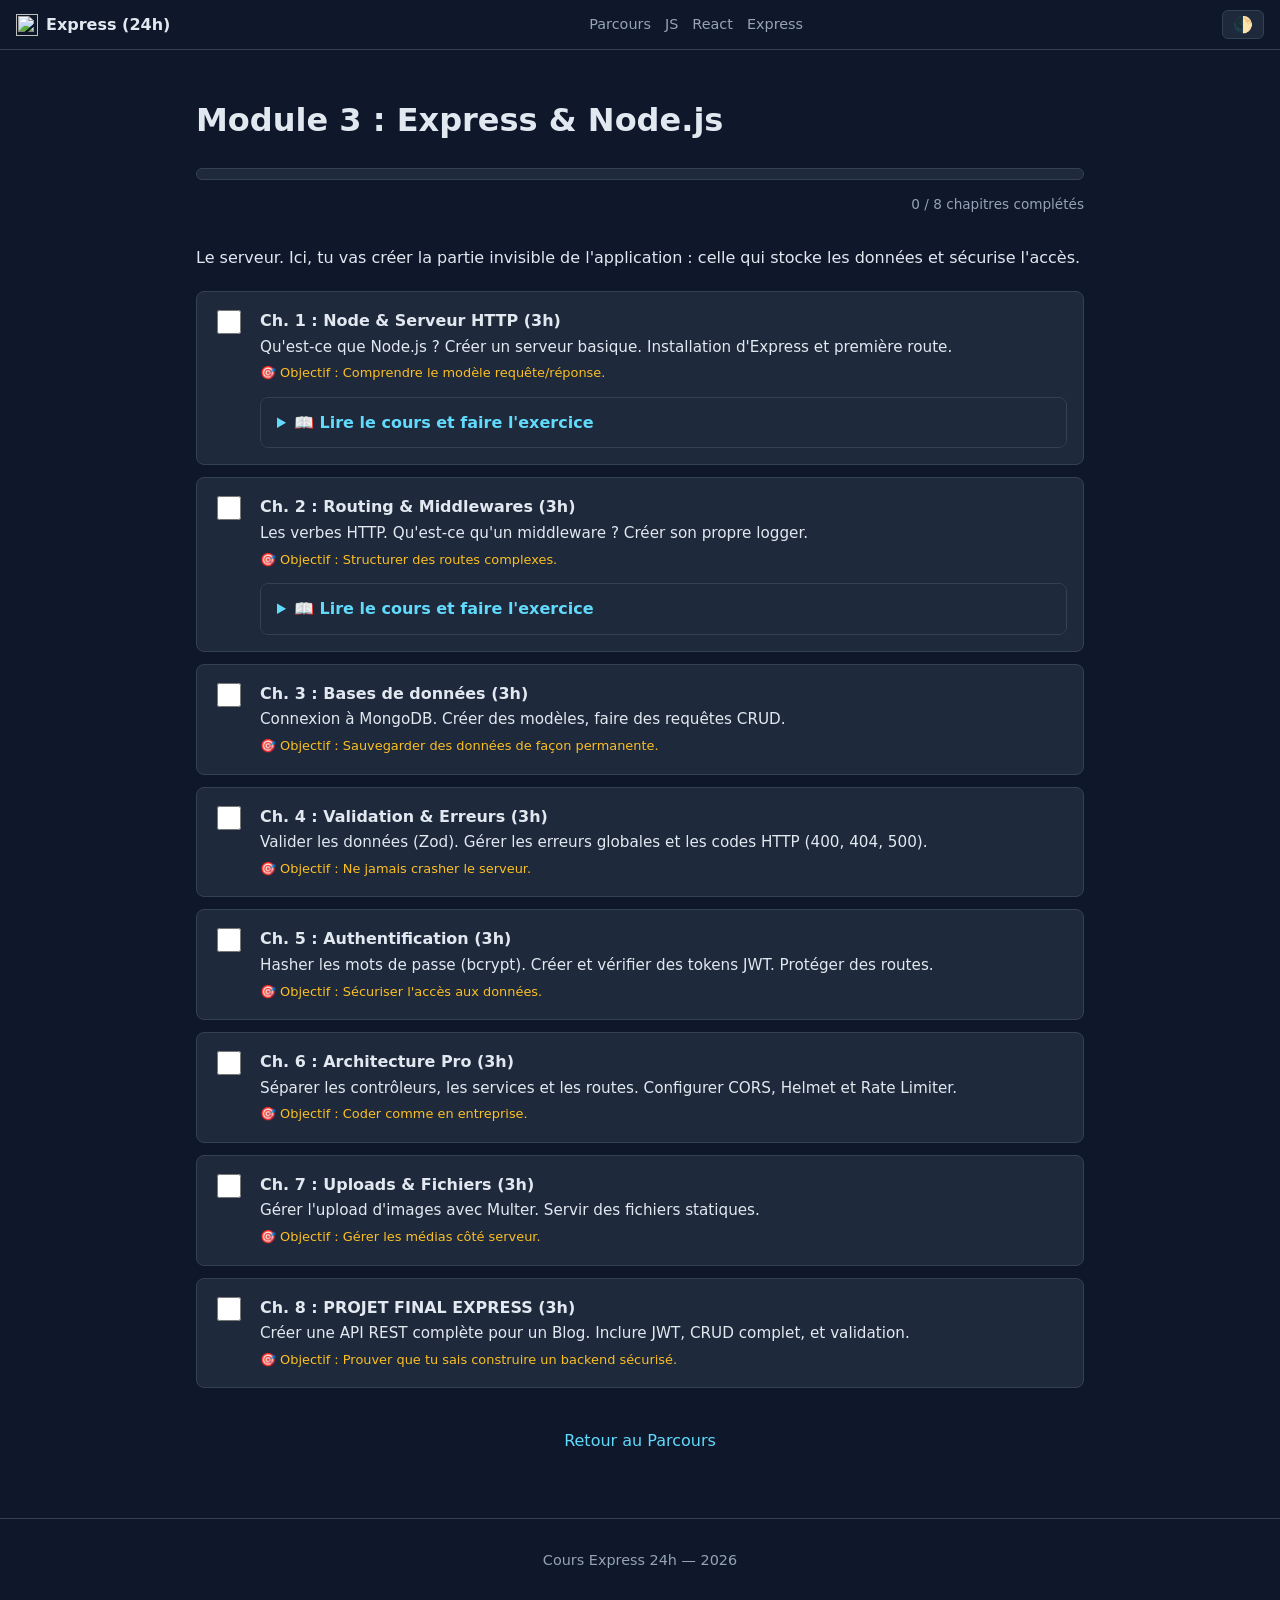
==== commit 00bdea75: "Add initial express.html file with course content" ====
--- a/express.html
+++ b/express.html
@@ -29,76 +29,140 @@
 
   <div class="checklist">
     
+    <!-- CHAPITRE 1 -->
     <div class="check-item">
       <input type="checkbox" id="express-1" onchange="toggleCheck('express-1')">
-      <label for="express-1">
-        <strong>Ch. 1 : Node & Serveur HTTP (3h)</strong><br>
-        Qu'est-ce que Node.js ? Créer un serveur basique avec le module `http`. Installation d'Express et première route. <br>
-        <em>🎯 Objectif : Comprendre le modèle requête/réponse.</em>
-      </label>
+      <div class="check-content">
+        <label for="express-1">
+          <strong>Ch. 1 : Node & Serveur HTTP (3h)</strong><br>
+          Qu'est-ce que Node.js ? Créer un serveur basique. Installation d'Express et première route. <br>
+          <em>🎯 Objectif : Comprendre le modèle requête/réponse.</em>
+        </label>
+        <details class="lesson">
+          <summary>📖 Lire le cours et faire l'exercice</summary>
+          <h4>1. Initialiser un projet</h4>
+          <pre><code>mkdir mon-api && cd mon-api
+npm init -y
+npm install express</code></pre>
+
+          <h4>2. Le serveur de base</h4>
+          <p>Crée un fichier <code>server.js</code> :</p>
+          <pre><code>const express = require('express');
+const app = express();
+
+app.get('/', (req, res) =&gt; {
+  res.send('Hello depuis Express !');
+});
+
+app.listen(3000, () =&gt; {
+  console.log('Serveur sur http://localhost:3000');
+});</code></pre>
+
+          <div class="warn">
+            <strong>🛠️ Exercice Pratique (1h)</strong>
+            <strong>Défi :</strong> Lance ce serveur avec <code>node server.js</code>. Ouvre ton navigateur sur <code>http://localhost:3000</code>. Ajoute une nouvelle route <code>/api/status</code> qui renvoie un objet JSON <code>{ "status": "ok" }</code>.
+          </div>
+        </details>
+      </div>
     </div>
 
+    <!-- CHAPITRE 2 -->
     <div class="check-item">
       <input type="checkbox" id="express-2" onchange="toggleCheck('express-2')">
-      <label for="express-2">
-        <strong>Ch. 2 : Routing & Middlewares (3h)</strong><br>
-        Les verbes HTTP (GET, POST, PUT, DELETE). Qu'est-ce qu'un middleware ? Créer son propre logger. <br>
-        <em>🎯 Objectif : Structurer des routes complexes.</em>
-      </label>
+      <div class="check-content">
+        <label for="express-2">
+          <strong>Ch. 2 : Routing & Middlewares (3h)</strong><br>
+          Les verbes HTTP. Qu'est-ce qu'un middleware ? Créer son propre logger. <br>
+          <em>🎯 Objectif : Structurer des routes complexes.</em>
+        </label>
+        <details class="lesson">
+          <summary>📖 Lire le cours et faire l'exercice</summary>
+          <h4>Le concept de Middleware</h4>
+          <p>Un middleware est une fonction qui s'exécute entre la requête et la réponse. C'est le cœur d'Express.</p>
+          <pre><code>// Middleware de log
+app.use((req, res, next) =&gt; {
+  console.log(`[${req.method}] ${req.url}`);
+  next(); // Passe à la suite
+});</code></pre>
+
+          <div class="warn">
+            <strong>🛠️ Exercice Pratique (1h)</strong>
+            <strong>Défi :</strong> Ajoute un middleware qui vérifie si l'URL contient <code>/admin</code>. Si oui, renvoie une erreur 403 (Accès refusé). Sinon, laisse passer avec <code>next()</code>.
+          </div>
+        </details>
+      </div>
     </div>
 
+    <!-- CHAPITRE 3 -->
     <div class="check-item">
       <input type="checkbox" id="express-3" onchange="toggleCheck('express-3')">
-      <label for="express-3">
-        <strong>Ch. 3 : Bases de données (3h)</strong><br>
-        Connexion à MongoDB (avec Mongoose). Créer des modèles, faire des requêtes CRUD (Create, Read, Update, Delete). <br>
-        <em>🎯 Objectif : Sauvegarder des données de façon permanente.</em>
-      </label>
+      <div class="check-content">
+        <label for="express-3">
+          <strong>Ch. 3 : Bases de données (3h)</strong><br>
+          Connexion à MongoDB. Créer des modèles, faire des requêtes CRUD. <br>
+          <em>🎯 Objectif : Sauvegarder des données de façon permanente.</em>
+        </label>
+      </div>
     </div>
 
+    <!-- CHAPITRE 4 -->
     <div class="check-item">
       <input type="checkbox" id="express-4" onchange="toggleCheck('express-4')">
-      <label for="express-4">
-        <strong>Ch. 4 : Validation & Erreurs (3h)</strong><br>
-        Valider les données reçues (Zod). Gérer les erreurs globales (middleware d'erreur) et les codes HTTP (400, 404, 500). <br>
-        <em>🎯 Objectif : Ne jamais crasher le serveur.</em>
-      </label>
+      <div class="check-content">
+        <label for="express-4">
+          <strong>Ch. 4 : Validation & Erreurs (3h)</strong><br>
+          Valider les données (Zod). Gérer les erreurs globales et les codes HTTP (400, 404, 500). <br>
+          <em>🎯 Objectif : Ne jamais crasher le serveur.</em>
+        </label>
+      </div>
     </div>
 
+    <!-- CHAPITRE 5 -->
     <div class="check-item">
       <input type="checkbox" id="express-5" onchange="toggleCheck('express-5')">
-      <label for="express-5">
-        <strong>Ch. 5 : Authentification (3h)</strong><br>
-        Hasher les mots de passe (bcrypt). Créer et vérifier des tokens JWT. Protéger des routes. <br>
-        <em>🎯 Objectif : Sécuriser l'accès aux données.</em>
-      </label>
+      <div class="check-content">
+        <label for="express-5">
+          <strong>Ch. 5 : Authentification (3h)</strong><br>
+          Hasher les mots de passe (bcrypt). Créer et vérifier des tokens JWT. Protéger des routes. <br>
+          <em>🎯 Objectif : Sécuriser l'accès aux données.</em>
+        </label>
+      </div>
     </div>
 
+    <!-- CHAPITRE 6 -->
     <div class="check-item">
       <input type="checkbox" id="express-6" onchange="toggleCheck('express-6')">
-      <label for="express-6">
-        <strong>Ch. 6 : Architecture Pro (3h)</strong><br>
-        Séparer les contrôleurs, les services et les routes. Configurer CORS, Helmet et Rate Limiter. <br>
-        <em>🎯 Objectif : Coder comme en entreprise.</em>
-      </label>
+      <div class="check-content">
+        <label for="express-6">
+          <strong>Ch. 6 : Architecture Pro (3h)</strong><br>
+          Séparer les contrôleurs, les services et les routes. Configurer CORS, Helmet et Rate Limiter. <br>
+          <em>🎯 Objectif : Coder comme en entreprise.</em>
+        </label>
+      </div>
     </div>
 
+    <!-- CHAPITRE 7 -->
     <div class="check-item">
       <input type="checkbox" id="express-7" onchange="toggleCheck('express-7')">
-      <label for="express-7">
-        <strong>Ch. 7 : Uploads & Fichiers (3h)</strong><br>
-        Gérer l'upload d'images avec Multer. Servir des fichiers statiques (images, PDF). <br>
-        <em>🎯 Objectif : Gérer les médias côté serveur.</em>
-      </label>
+      <div class="check-content">
+        <label for="express-7">
+          <strong>Ch. 7 : Uploads & Fichiers (3h)</strong><br>
+          Gérer l'upload d'images avec Multer. Servir des fichiers statiques. <br>
+          <em>🎯 Objectif : Gérer les médias côté serveur.</em>
+        </label>
+      </div>
     </div>
 
+    <!-- CHAPITRE 8 -->
     <div class="check-item">
       <input type="checkbox" id="express-8" onchange="toggleCheck('express-8')">
-      <label for="express-8">
-        <strong>Ch. 8 : PROJET FINAL EXPRESS (3h)</strong><br>
-        Créer une API REST complète pour un Blog (Articles + Utilisateurs). Inclure l'authentification JWT, le CRUD complet, et la validation des données. <br>
-        <em>🎯 Objectif : Prouver que tu sais construire un backend sécurisé.</em>
-      </label>
+      <div class="check-content">
+        <label for="express-8">
+          <strong>Ch. 8 : PROJET FINAL EXPRESS (3h)</strong><br>
+          Créer une API REST complète pour un Blog. Inclure JWT, CRUD complet, et validation. <br>
+          <em>🎯 Objectif : Prouver que tu sais construire un backend sécurisé.</em>
+        </label>
+      </div>
     </div>
 
   </div>
@@ -112,4 +176,4 @@
 <footer>Cours Express 24h — <span id="year"></span></footer>
 <script src="script.js"></script>
 </body>
-</html>
+                          </html>
--- a/style.css
+++ b/style.css
@@ -12,209 +12,84 @@
 }
 * { box-sizing: border-box; }
 html { scroll-behavior: smooth; }
-body {
-  font-family: system-ui, -apple-system, "Segoe UI", sans-serif;
-  margin: 0; background: var(--bg); color: var(--text);
-  line-height: 1.6; transition: background 0.2s, color 0.2s;
-}
+body { font-family: system-ui, sans-serif; margin: 0; background: var(--bg); color: var(--text); line-height: 1.6; }
 a { color: var(--accent); text-decoration: none; }
 a:hover { text-decoration: underline; }
 img { max-width: 100%; display: block; }
 
-/* ==== Topbar ==== */
-.topbar {
-  position: sticky; top: 0; z-index: 100;
-  background: var(--bg); border-bottom: 1px solid var(--border);
-  display: flex; align-items: center; justify-content: space-between;
-  padding: 10px 16px; gap: 12px;
-}
+/* Topbar */
+.topbar { position: sticky; top: 0; z-index: 100; background: var(--bg); border-bottom: 1px solid var(--border); display: flex; align-items: center; justify-content: space-between; padding: 10px 16px; gap: 12px; }
 .topbar .logo { display: flex; align-items: center; gap: 8px; font-weight: bold; }
 .topbar .logo img { width: 22px; height: 22px; }
 .topbar nav { display: flex; gap: 14px; flex-wrap: wrap; }
 .topbar nav a { color: var(--text-dim); font-size: 0.9em; }
 .topbar nav a:hover { color: var(--accent); text-decoration: none; }
-.theme-btn {
-  background: var(--bg-alt); color: var(--text);
-  border: 1px solid var(--border); border-radius: 6px;
-  padding: 4px 10px; cursor: pointer; font-size: 1em;
-}
+.theme-btn { background: var(--bg-alt); color: var(--text); border: 1px solid var(--border); border-radius: 6px; padding: 4px 10px; cursor: pointer; font-size: 1em; }
 
-/* ==== Layout ==== */
+/* Layout & Hero */
 .container { max-width: 920px; margin: 0 auto; padding: 24px 16px; }
+.hero { position: relative; padding: 80px 16px 60px; text-align: center; background-image: linear-gradient(rgba(15, 23, 42, 0.85), rgba(15, 23, 42, 0.95)), url('https://images.unsplash.com/photo-1518770660439-4636190af475?w=1600&q=80&auto=format&fit=crop'); background-size: cover; background-position: center; }
+.hero h1 { font-size: 2.4em; margin: 0 0 12px; color: var(--text); text-shadow: 0 2px 8px rgba(0,0,0,0.5); }
+.hero p { color: var(--text); opacity: 0.9; max-width: 620px; margin: 0 auto; font-size: 1.05em; }
 
-/* ==== Hero avec image de fond ==== */
-.hero {
-  position: relative; padding: 80px 16px 60px;
-  text-align: center; overflow: hidden;
-  background-image:
-    linear-gradient(rgba(15, 23, 42, 0.82), rgba(15, 23, 42, 0.92)),
-    url('https://images.unsplash.com/photo-1518770660439-4636190af475?w=1600&q=80&auto=format&fit=crop');
-  background-size: cover;
-  background-position: center;
-  background-attachment: scroll;
-}
-.light .hero {
-  background-image:
-    linear-gradient(rgba(255, 255, 255, 0.85), rgba(255, 255, 255, 0.95)),
-    url('https://images.unsplash.com/photo-1518770660439-4636190af475?w=1600&q=80&auto=format&fit=crop');
-}
-.hero h1 {
-  font-size: 2.4em; margin: 0 0 12px; line-height: 1.15;
-  color: var(--text);
-  text-shadow: 0 2px 8px rgba(0,0,0,0.5);
-}
-.hero p {
-  color: var(--text); opacity: 0.9; max-width: 620px;
-  margin: 0 auto; font-size: 1.05em;
-  text-shadow: 0 1px 4px rgba(0,0,0,0.5);
-}
-.hero-logos {
-  display: flex; justify-content: center; align-items: center;
-  gap: 30px; margin: 32px 0 0; flex-wrap: wrap;
-}
-.hero-logos img {
-  width: 80px; height: 80px; object-fit: contain;
-  filter: drop-shadow(0 4px 12px rgba(0,0,0,0.4));
-  transition: transform 0.2s;
-}
-.hero-logos img:hover { transform: scale(1.1); }
-.hero-logos .plus { font-size: 2em; color: var(--text-dim); }
-
-/* ==== Bannière d'image par page ==== */
-.page-banner {
-  width: 100%; height: 180px; object-fit: cover;
-  border-radius: 14px; margin: 20px 0;
-  border: 1px solid var(--border);
-}
-
-/* ==== Cards ==== */
-.cards {
-  display: grid; gap: 20px;
-  grid-template-columns: repeat(auto-fit, minmax(280px, 1fr));
-  margin: 30px 0;
-}
-.card {
-  background: var(--bg-alt); border-radius: 14px;
-  padding: 0 22px 22px; border: 1px solid var(--border);
-  transition: transform 0.15s, border-color 0.15s;
-  overflow: hidden;
-}
+/* Cards */
+.cards { display: grid; gap: 20px; grid-template-columns: repeat(auto-fit, minmax(280px, 1fr)); margin: 30px 0; }
+.card { background: var(--bg-alt); border-radius: 14px; padding: 0 22px 22px; border: 1px solid var(--border); overflow: hidden; transition: transform 0.15s; }
 .card:hover { transform: translateY(-3px); border-color: var(--accent); }
-.card-img {
-  width: calc(100% + 44px); height: 140px;
-  margin: 0 -22px 16px; object-fit: cover;
-  border-bottom: 1px solid var(--border);
-}
-.card h2 {
-  margin: 8px 0 12px; display: flex; align-items: center; gap: 10px;
-}
+.card-img { width: calc(100% + 44px); height: 140px; margin: 0 -22px 16px; object-fit: cover; border-bottom: 1px solid var(--border); }
+.card h2 { margin: 8px 0 12px; display: flex; align-items: center; gap: 10px; }
 .card h2 img { width: 32px; height: 32px; flex-shrink: 0; }
-.card h2.react-title { color: var(--accent); }
-.card h2.express-title { color: var(--accent-2); }
-.card .badge {
-  display: inline-block; padding: 2px 8px; border-radius: 4px;
-  font-size: 0.7em; background: var(--accent); color: var(--bg);
-  font-weight: 600; letter-spacing: 0.5px;
-}
-.card .badge.express { background: var(--accent-2); }
-.card a.btn {
-  display: inline-block; margin-top: 12px;
-  padding: 10px 18px; background: var(--accent); color: var(--bg);
-  border-radius: 8px; font-weight: 600;
-}
-.card a.btn.express { background: var(--accent-2); }
+.card a.btn { display: inline-block; margin-top: 12px; padding: 10px 18px; background: var(--accent); color: var(--bg); border-radius: 8px; font-weight: 600; }
 .card a.btn:hover { text-decoration: none; opacity: 0.9; }
 
-/* ==== Tech stack icons ==== */
-.tech-stack {
-  display: flex; flex-wrap: wrap; gap: 12px;
-  margin: 20px 0; justify-content: center;
-}
-.tech-stack .tech {
-  display: flex; flex-direction: column; align-items: center;
-  background: var(--bg-alt); border: 1px solid var(--border);
-  border-radius: 10px; padding: 14px 18px;
-  min-width: 90px; transition: transform 0.15s, border-color 0.15s;
-}
-.tech-stack .tech:hover {
-  transform: translateY(-3px); border-color: var(--accent);
-}
-.tech-stack .tech img {
-  width: 40px; height: 40px; object-fit: contain; margin-bottom: 6px;
-}
-.tech-stack .tech span {
-  font-size: 0.75em; color: var(--text-dim); text-align: center;
-}
+/* Timeline */
+.timeline { position: relative; max-width: 800px; margin: 40px auto; padding: 0 20px; }
+.timeline::before { content: ''; position: absolute; top: 0; bottom: 0; left: 40px; width: 2px; background: var(--border); }
+.timeline-item { position: relative; display: flex; gap: 20px; margin-bottom: 40px; }
+.timeline-icon { position: relative; z-index: 2; width: 50px; height: 50px; background: var(--bg-alt); border: 2px solid var(--border); border-radius: 50%; display: flex; align-items: center; justify-content: center; flex-shrink: 0; font-size: 1.5em; }
+.timeline-icon img { width: 28px; height: 28px; }
+.timeline-content { background: var(--bg-alt); border: 1px solid var(--border); border-radius: 12px; padding: 20px; flex: 1; position: relative; }
+.time-badge { position: absolute; top: -10px; right: 20px; background: var(--accent-2); color: var(--bg); padding: 2px 12px; border-radius: 20px; font-size: 0.75em; font-weight: bold; }
 
-/* ==== Sections ==== */
+/* Sections & Code */
 section { margin: 30px 0; }
-h2 {
-  color: var(--accent); border-bottom: 1px solid var(--border);
-  padding-bottom: 8px; display: flex; align-items: center; gap: 10px;
-}
+h2 { color: var(--accent); border-bottom: 1px solid var(--border); padding-bottom: 8px; display: flex; align-items: center; gap: 10px; }
 h2 img { width: 28px; height: 28px; }
-h3 { color: var(--text); margin-top: 24px; }
-h4 { color: var(--accent-3); }
-
-/* ==== Code ==== */
-pre {
-  background: var(--bg-code); border: 1px solid var(--border);
-  border-left: 3px solid var(--accent);
-  padding: 14px; border-radius: 8px;
-  overflow-x: auto; font-size: 0.85em; position: relative;
-  margin: 12px 0;
-}
-code { font-family: 'Fira Code', 'Courier New', monospace; font-size: 0.9em; }
-p code, li code {
-  background: var(--bg-alt); padding: 2px 6px;
-  border-radius: 4px; color: var(--accent-3);
-  border: 1px solid var(--border);
-}
-.copy-btn {
-  position: absolute; top: 6px; right: 6px;
-  background: var(--bg-alt); color: var(--text-dim);
-  border: 1px solid var(--border); border-radius: 4px;
-  padding: 2px 8px; font-size: 0.75em; cursor: pointer;
-}
+pre { background: var(--bg-code); border: 1px solid var(--border); border-left: 3px solid var(--accent); padding: 14px; border-radius: 8px; overflow-x: auto; font-size: 0.85em; position: relative; margin: 12px 0; }
+code { font-family: monospace; font-size: 0.9em; }
+p code, li code { background: var(--bg-alt); padding: 2px 6px; border-radius: 4px; color: var(--accent-3); border: 1px solid var(--border); }
+.copy-btn { position: absolute; top: 6px; right: 6px; background: var(--bg-alt); color: var(--text-dim); border: 1px solid var(--border); border-radius: 4px; padding: 2px 8px; cursor: pointer; }
 .copy-btn:hover { color: var(--accent); }
 
-/* ==== Callouts ==== */
-.note, .warn, .tip, .bad {
-  padding: 14px 16px; border-radius: 10px; margin: 16px 0;
-  border-left: 4px solid; background: var(--bg-alt);
-}
-.note { border-color: var(--accent); }
-.warn { border-color: var(--accent-3); }
-.tip  { border-color: var(--green); }
-.bad  { border-color: var(--red); }
-.note strong, .warn strong, .tip strong, .bad strong {
-  display: block; margin-bottom: 6px;
-}
-
-/* ==== Tables ==== */
-table {
-  width: 100%; border-collapse: collapse; margin: 16px 0;
-  font-size: 0.9em; background: var(--bg-alt);
-  border-radius: 8px; overflow: hidden;
-}
-th, td { padding: 10px 12px; text-align: left; border-bottom: 1px solid var(--border); }
-th { background: var(--bg-code); color: var(--accent); font-weight: 600; }
-tr:last-child td { border-bottom: none; }
-.ok { color: var(--green); font-weight: bold; }
-.ko { color: var(--red); font-weight: bold; }
-
-/* ==== TOC ==== */
-.toc {
-  background: var(--bg-alt); border: 1px solid var(--border);
-  border-radius: 10px; padding: 16px; margin: 20px 0;
-}
-.toc h3 { margin: 0 0 10px; font-size: 1em; color: var(--accent); }
+/* Callouts & TOC */
+.note, .warn, .tip, .bad { padding: 14px 16px; border-radius: 10px; margin: 16px 0; border-left: 4px solid; background: var(--bg-alt); }
+.note { border-color: var(--accent); } .warn { border-color: var(--accent-3); } .tip { border-color: var(--green); } .bad { border-color: var(--red); }
+.note strong, .warn strong, .tip strong, .bad strong { display: block; margin-bottom: 6px; }
+.toc { background: var(--bg-alt); border: 1px solid var(--border); border-radius: 10px; padding: 16px; margin: 20px 0; }
+.toc h3 { margin: 0 0 10px; color: var(--accent); }
 .toc ul { margin: 0; padding-left: 20px; columns: 2; column-gap: 20px; }
-.toc li { margin: 4px 0; font-size: 0.9em; break-inside: avoid; }
 @media (max-width: 600px) { .toc ul { columns: 1; } }
 
-footer {
-  text-align: center; padding: 30px 16px;
-  color: var(--text-dim); font-size: 0.9em;
-  border-top: 1px solid var(--border); margin-top: 40px;
-}
+/* Progress & Checklist */
+.progress-bar { width: 100%; height: 12px; background: var(--bg-alt); border: 1px solid var(--border); border-radius: 20px; overflow: hidden; margin: 20px 0 8px; }
+.progress-fill { height: 100%; background: var(--green); width: 0%; transition: width 0.3s ease; }
+.progress-text { text-align: right; font-size: 0.85em; color: var(--text-dim); margin-bottom: 30px; }
+.checklist { display: flex; flex-direction: column; gap: 12px; margin: 20px 0; }
+.check-item { background: var(--bg-alt); border: 1px solid var(--border); border-radius: 8px; padding: 16px; display: flex; gap: 16px; align-items: flex-start; }
+.check-item:hover { border-color: var(--accent); }
+.check-item input[type="checkbox"] { width: 24px; height: 24px; margin-top: 2px; cursor: pointer; accent-color: var(--green); flex-shrink: 0; }
+.check-content { flex: 1; }
+.check-content label { cursor: pointer; font-size: 0.95em; line-height: 1.5; }
+.check-content label strong { color: var(--text); font-size: 1.05em; }
+.check-content label em { color: var(--accent-3); font-style: normal; font-size: 0.85em; display: inline-block; margin-top: 4px; }
+
+/* Accordions (Cours) */
+.lesson { margin-top: 12px; background: var(--bg); border: 1px solid var(--border); border-radius: 8px; overflow: hidden; }
+.lesson summary { padding: 12px 16px; cursor: pointer; font-weight: 600; color: var(--accent); background: var(--bg-alt); user-select: none; }
+.lesson summary:hover { background: var(--border); }
+.lesson[open] summary { border-bottom: 1px solid var(--border); }
+.lesson > *:not(summary) { padding: 0 16px; }
+.lesson h4 { margin-top: 16px; color: var(--accent-2); }
+.lesson pre { margin-bottom: 16px; }
+
+footer { text-align: center; padding: 30px 16px; color: var(--text-dim); font-size: 0.9em; border-top: 1px solid var(--border); margin-top: 40px; }
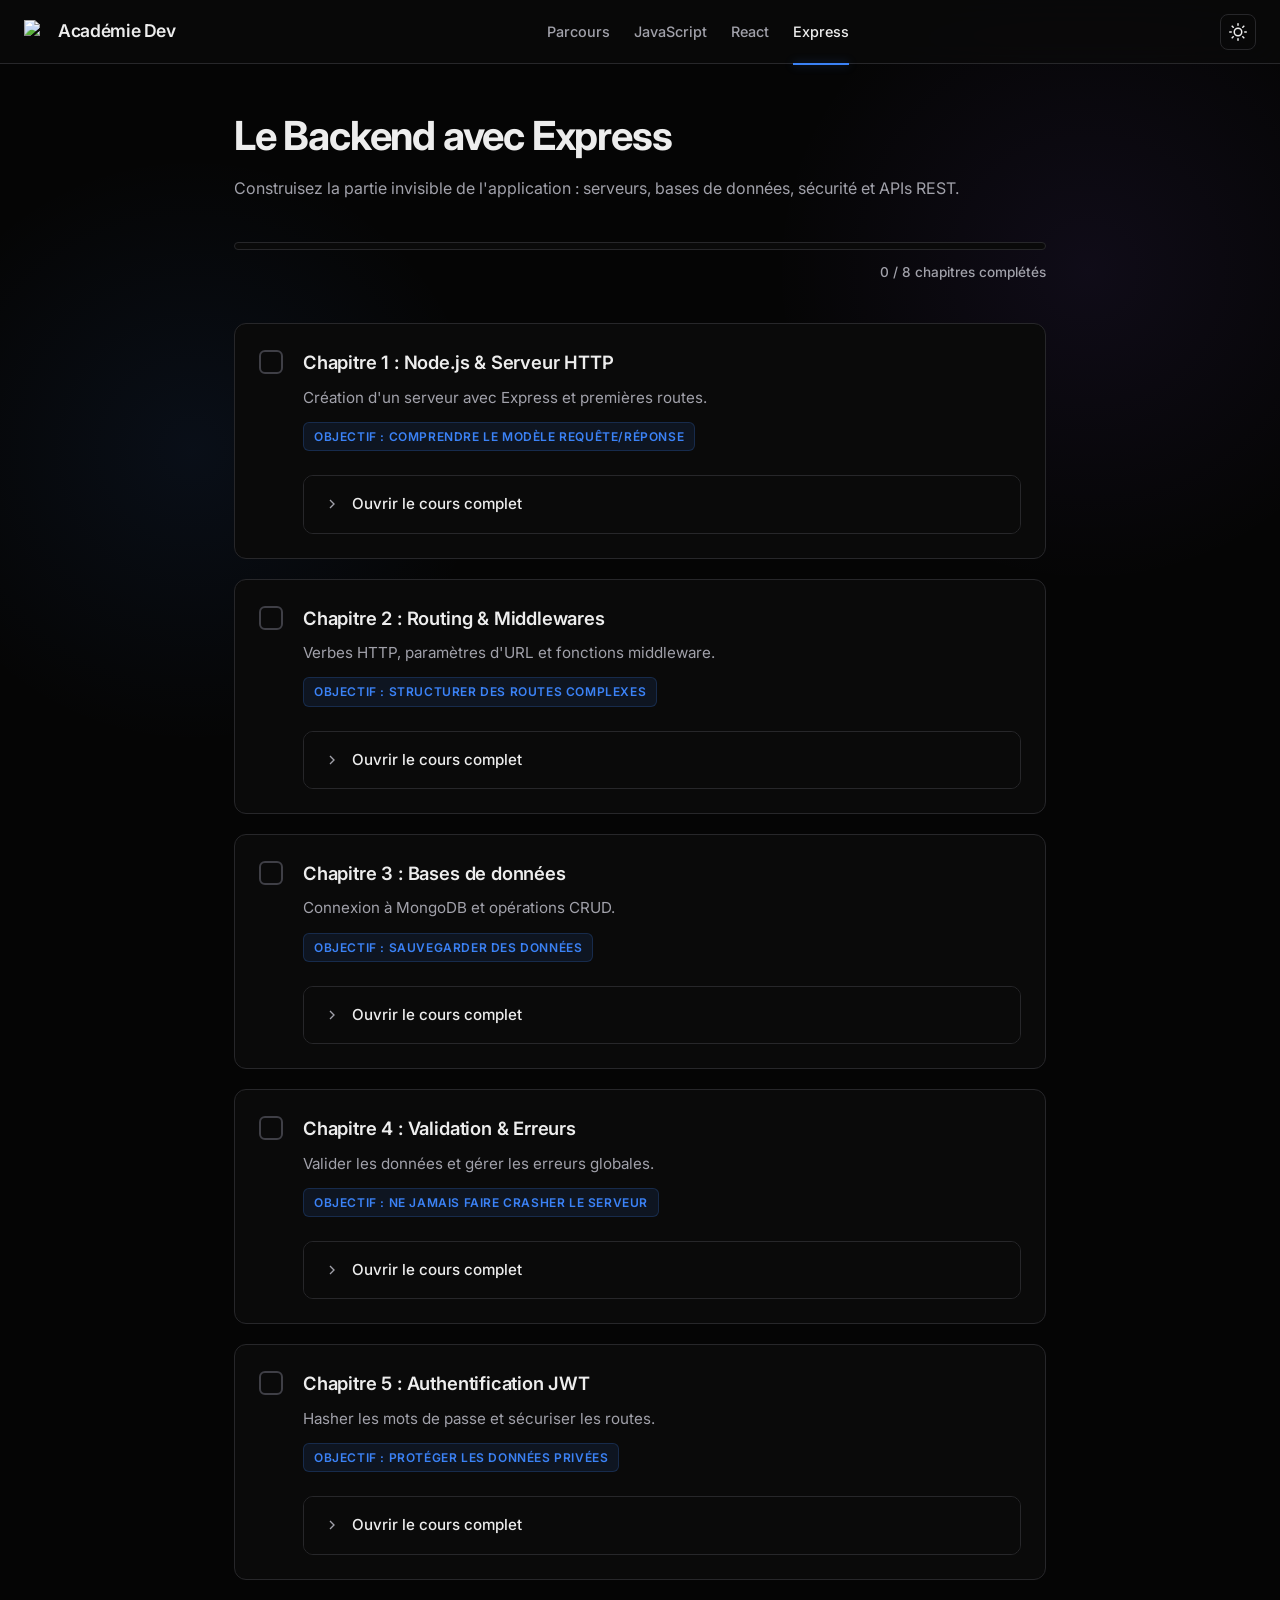
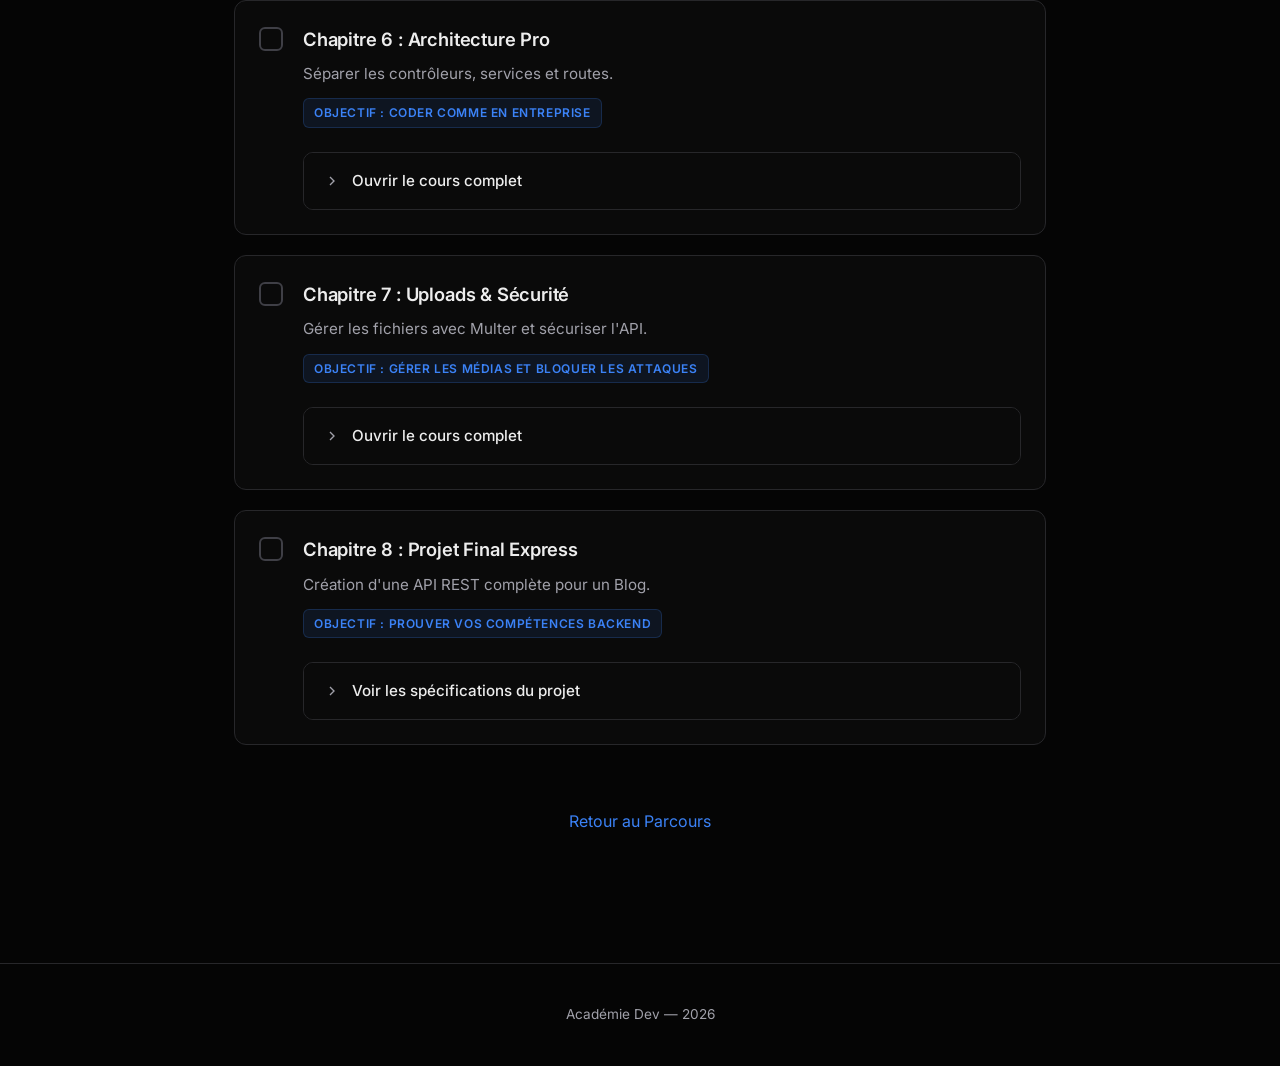
==== commit 3ef15ad2: "Update course content and structure in express.html" ====
--- a/express.html
+++ b/express.html
@@ -3,29 +3,36 @@
 <head>
 <meta charset="UTF-8">
 <meta name="viewport" content="width=device-width, initial-scale=1.0">
-<title>Cours Express (24h)</title>
+<title>Module Express | Académie Dev</title>
 <link rel="stylesheet" href="style.css">
 </head>
 <body>
 
 <header class="topbar">
-  <span class="logo"><img src="https://cdn.simpleicons.org/express/ffffff" alt=""> Express (24h)</span>
+  <div class="logo">
+    <img src="https://cdn.simpleicons.org/express/ffffff" alt="Express">
+    <span>Académie Dev</span>
+  </div>
   <nav>
     <a href="index.html">Parcours</a>
-    <a href="javascript.html">JS</a>
+    <a href="javascript.html">JavaScript</a>
     <a href="react.html">React</a>
-    <a href="express.html">Express</a>
+    <a href="express.html" class="active">Express</a>
   </nav>
-  <button class="theme-btn">🌓</button>
+  <button class="theme-btn" onclick="toggleTheme()">
+    <svg width="18" height="18" viewBox="0 0 24 24" fill="none" stroke="currentColor" stroke-width="2" stroke-linecap="round" stroke-linejoin="round"><circle cx="12" cy="12" r="5"></circle><line x1="12" y1="1" x2="12" y2="3"></line><line x1="12" y1="21" x2="12" y2="23"></line><line x1="4.22" y1="4.22" x2="5.64" y2="5.64"></line><line x1="18.36" y1="18.36" x2="19.78" y2="19.78"></line><line x1="1" y1="12" x2="3" y2="12"></line><line x1="21" y1="12" x2="23" y2="12"></line><line x1="4.22" y1="19.78" x2="5.64" y2="18.36"></line><line x1="18.36" y1="5.64" x2="19.78" y2="4.22"></line></svg>
+  </button>
 </header>
 
 <div class="container">
   
-  <h1>Module 3 : Express & Node.js</h1>
-  <div class="progress-bar"><div class="progress-fill" id="progress-express"></div></div>
-  <p class="progress-text" id="progress-express-text">0 / 8 chapitres complétés</p>
-
-  <p>Le serveur. Ici, tu vas créer la partie invisible de l'application : celle qui stocke les données et sécurise l'accès.</p>
+  <h1>Le Backend avec Express</h1>
+  <p style="color: var(--text-dim); margin-bottom: 32px;">Construisez la partie invisible de l'application : serveurs, bases de données, sécurité et APIs REST.</p>
+
+  <div class="progress-container">
+    <div class="progress-bar"><div class="progress-fill" id="progress-express"></div></div>
+    <p class="progress-text" id="progress-express-text">0 / 8 chapitres complétés</p>
+  </div>
 
   <div class="checklist">
     
@@ -34,33 +41,38 @@
       <input type="checkbox" id="express-1" onchange="toggleCheck('express-1')">
       <div class="check-content">
         <label for="express-1">
-          <strong>Ch. 1 : Node & Serveur HTTP (3h)</strong><br>
-          Qu'est-ce que Node.js ? Créer un serveur basique. Installation d'Express et première route. <br>
-          <em>🎯 Objectif : Comprendre le modèle requête/réponse.</em>
-        </label>
-        <details class="lesson">
-          <summary>📖 Lire le cours et faire l'exercice</summary>
-          <h4>1. Initialiser un projet</h4>
-          <pre><code>mkdir mon-api && cd mon-api
+          <strong>Chapitre 1 : Node.js & Serveur HTTP</strong>
+          <p>Création d'un serveur avec Express et premières routes.</p>
+          <span class="badge">Objectif : Comprendre le modèle Requête/Réponse</span>
+        </label>
+        <details class="lesson">
+          <summary>
+            <svg width="16" height="16" viewBox="0 0 24 24" fill="none" stroke="currentColor" stroke-width="2"><path d="M9 18l6-6-6-6"/></svg>
+            Ouvrir le cours complet
+          </summary>
+          <div class="lesson-content">
+            <h4>1. Initialisation</h4>
+            <p>Node.js permet d'exécuter du JavaScript côté serveur. Express est le framework le plus populaire pour créer des APIs avec Node.</p>
+            <pre><code>mkdir mon-api && cd mon-api
 npm init -y
 npm install express</code></pre>
 
-          <h4>2. Le serveur de base</h4>
-          <p>Crée un fichier <code>server.js</code> :</p>
-          <pre><code>const express = require('express');
+            <h4>2. Le serveur de base</h4>
+            <pre><code>const express = require('express');
 const app = express();
 
 app.get('/', (req, res) =&gt; {
-  res.send('Hello depuis Express !');
+  res.send('Hello depuis le serveur !');
 });
 
 app.listen(3000, () =&gt; {
-  console.log('Serveur sur http://localhost:3000');
+  console.log('Serveur démarré sur http://localhost:3000');
 });</code></pre>
 
-          <div class="warn">
-            <strong>🛠️ Exercice Pratique (1h)</strong>
-            <strong>Défi :</strong> Lance ce serveur avec <code>node server.js</code>. Ouvre ton navigateur sur <code>http://localhost:3000</code>. Ajoute une nouvelle route <code>/api/status</code> qui renvoie un objet JSON <code>{ "status": "ok" }</code>.
+            <div class="warning-box">
+              <strong>Exercice Pratique</strong>
+              <p>Lancez ce serveur. Dans votre navigateur, allez sur <code>http://localhost:3000</code>. Ajoutez ensuite une route <code>/api/status</code> qui retourne un objet JSON <code>{ "status": "ok" }</code>.</p>
+            </div>
           </div>
         </details>
       </div>
@@ -71,23 +83,41 @@
       <input type="checkbox" id="express-2" onchange="toggleCheck('express-2')">
       <div class="check-content">
         <label for="express-2">
-          <strong>Ch. 2 : Routing & Middlewares (3h)</strong><br>
-          Les verbes HTTP. Qu'est-ce qu'un middleware ? Créer son propre logger. <br>
-          <em>🎯 Objectif : Structurer des routes complexes.</em>
-        </label>
-        <details class="lesson">
-          <summary>📖 Lire le cours et faire l'exercice</summary>
-          <h4>Le concept de Middleware</h4>
-          <p>Un middleware est une fonction qui s'exécute entre la requête et la réponse. C'est le cœur d'Express.</p>
-          <pre><code>// Middleware de log
+          <strong>Chapitre 2 : Routing & Middlewares</strong>
+          <p>Verbes HTTP, paramètres d'URL et fonctions middleware.</p>
+          <span class="badge">Objectif : Structurer des routes complexes</span>
+        </label>
+        <details class="lesson">
+          <summary>
+            <svg width="16" height="16" viewBox="0 0 24 24" fill="none" stroke="currentColor" stroke-width="2"><path d="M9 18l6-6-6-6"/></svg>
+            Ouvrir le cours complet
+          </summary>
+          <div class="lesson-content">
+            <h4>1. Les verbes HTTP</h4>
+            <ul>
+              <li><code>GET</code> : Récupérer des données.</li>
+              <li><code>POST</code> : Créer une ressource.</li>
+              <li><code>PUT / PATCH</code> : Modifier une ressource.</li>
+              <li><code>DELETE</code> : Supprimer une ressource.</li>
+            </ul>
+
+            <h4>2. Les Middlewares</h4>
+            <p>Un middleware est une fonction qui s'exécute <em>entre</em> la requête et la réponse. Il peut modifier la requête, la réponse, ou bloquer l'accès.</p>
+            <pre><code>// Middleware de log
 app.use((req, res, next) =&gt; {
   console.log(`[${req.method}] ${req.url}`);
-  next(); // Passe à la suite
+  next(); // Passe au middleware suivant ou à la route
 });</code></pre>
 
-          <div class="warn">
-            <strong>🛠️ Exercice Pratique (1h)</strong>
-            <strong>Défi :</strong> Ajoute un middleware qui vérifie si l'URL contient <code>/admin</code>. Si oui, renvoie une erreur 403 (Accès refusé). Sinon, laisse passer avec <code>next()</code>.
+            <div class="senior-advice">
+              <strong>Conseil de Senior</strong>
+              <p>L'ordre des middlewares est crucial. Si vous placez un middleware d'authentification après vos routes, il ne servira à rien car les routes auront déjà répondu.</p>
+            </div>
+
+            <div class="warning-box">
+              <strong>Exercice Pratique</strong>
+              <p>Créez un middleware qui vérifie si l'URL contient <code>/admin</code>. Si oui, renvoyez une erreur 403 (Accès refusé). Sinon, laissez passer avec <code>next()</code>.</p>
+            </div>
           </div>
         </details>
       </div>
@@ -98,10 +128,36 @@
       <input type="checkbox" id="express-3" onchange="toggleCheck('express-3')">
       <div class="check-content">
         <label for="express-3">
-          <strong>Ch. 3 : Bases de données (3h)</strong><br>
-          Connexion à MongoDB. Créer des modèles, faire des requêtes CRUD. <br>
-          <em>🎯 Objectif : Sauvegarder des données de façon permanente.</em>
-        </label>
+          <strong>Chapitre 3 : Bases de données</strong>
+          <p>Connexion à MongoDB et opérations CRUD.</p>
+          <span class="badge">Objectif : Sauvegarder des données</span>
+        </label>
+        <details class="lesson">
+          <summary>
+            <svg width="16" height="16" viewBox="0 0 24 24" fill="none" stroke="currentColor" stroke-width="2"><path d="M9 18l6-6-6-6"/></svg>
+            Ouvrir le cours complet
+          </summary>
+          <div class="lesson-content">
+            <h4>1. Qu'est-ce que MongoDB ?</h4>
+            <p>C'est une base de données NoSQL qui stocke les données sous forme de documents JSON (appelés BSON). On utilise généralement la librairie <code>mongoose</code> pour interagir avec.</p>
+            <pre><code>npm install mongoose</code></pre>
+
+            <h4>2. Créer un Modèle</h4>
+            <pre><code>const mongoose = require('mongoose');
+
+const userSchema = new mongoose.Schema({
+  nom: { type: String, required: true },
+  email: { type: String, required: true, unique: true }
+});
+
+const User = mongoose.model('User', userSchema);</code></pre>
+
+            <div class="warning-box">
+              <strong>Exercice Pratique</strong>
+              <p>Créez un modèle <code>Article</code> avec un titre, un contenu et une date. Faites une route POST pour créer un article et une route GET pour lister tous les articles.</p>
+            </div>
+          </div>
+        </details>
       </div>
     </div>
 
@@ -110,10 +166,37 @@
       <input type="checkbox" id="express-4" onchange="toggleCheck('express-4')">
       <div class="check-content">
         <label for="express-4">
-          <strong>Ch. 4 : Validation & Erreurs (3h)</strong><br>
-          Valider les données (Zod). Gérer les erreurs globales et les codes HTTP (400, 404, 500). <br>
-          <em>🎯 Objectif : Ne jamais crasher le serveur.</em>
-        </label>
+          <strong>Chapitre 4 : Validation & Erreurs</strong>
+          <p>Valider les données et gérer les erreurs globales.</p>
+          <span class="badge">Objectif : Ne jamais faire crasher le serveur</span>
+        </label>
+        <details class="lesson">
+          <summary>
+            <svg width="16" height="16" viewBox="0 0 24 24" fill="none" stroke="currentColor" stroke-width="2"><path d="M9 18l6-6-6-6"/></svg>
+            Ouvrir le cours complet
+          </summary>
+          <div class="lesson-content">
+            <h4>1. Gestion des erreurs globales</h4>
+            <p>Express a un middleware spécial pour les erreurs (avec 4 arguments). Il doit être placé tout à la fin de votre fichier.</p>
+            <pre><code>app.use((err, req, res, next) =&gt; {
+  console.error(err.stack);
+  res.status(500).json({ error: 'Une erreur serveur est survenue' });
+});</code></pre>
+
+            <h4>2. Validation avec Zod</h4>
+            <p>Ne faites jamais confiance aux données envoyées par l'utilisateur.</p>
+            <pre><code>const { z } = require('zod');
+const schema = z.object({
+  email: z.string().email(),
+  age: z.number().min(18)
+});
+
+const result = schema.safeParse(req.body);
+if (!result.success) {
+  return res.status(400).json(result.error);
+}</code></pre>
+          </div>
+        </details>
       </div>
     </div>
 
@@ -122,10 +205,32 @@
       <input type="checkbox" id="express-5" onchange="toggleCheck('express-5')">
       <div class="check-content">
         <label for="express-5">
-          <strong>Ch. 5 : Authentification (3h)</strong><br>
-          Hasher les mots de passe (bcrypt). Créer et vérifier des tokens JWT. Protéger des routes. <br>
-          <em>🎯 Objectif : Sécuriser l'accès aux données.</em>
-        </label>
+          <strong>Chapitre 5 : Authentification JWT</strong>
+          <p>Hasher les mots de passe et sécuriser les routes.</p>
+          <span class="badge">Objectif : Protéger les données privées</span>
+        </label>
+        <details class="lesson">
+          <summary>
+            <svg width="16" height="16" viewBox="0 0 24 24" fill="none" stroke="currentColor" stroke-width="2"><path d="M9 18l6-6-6-6"/></svg>
+            Ouvrir le cours complet
+          </summary>
+          <div class="lesson-content">
+            <h4>1. Hasher les mots de passe</h4>
+            <p>On ne stocke JAMAIS un mot de passe en clair. On utilise <code>bcrypt</code>.</p>
+            <pre><code>const bcrypt = require('bcrypt');
+const hash = await bcrypt.hash(password, 10);</code></pre>
+
+            <h4>2. Le JSON Web Token (JWT)</h4>
+            <p>Le JWT est un jeton que le serveur donne au client après le login. Le client l'envoie ensuite dans les headers pour prouver son identité.</p>
+            <pre><code>const jwt = require('jsonwebtoken');
+const token = jwt.sign({ userId: user.id }, 'SECRET_KEY', { expiresIn: '1h' });</code></pre>
+
+            <div class="senior-advice">
+              <strong>Conseil de Senior</strong>
+              <p>Ne mettez jamais de données sensibles dans le payload du JWT (il est décodable par n'importe qui). Mettez uniquement l'ID de l'utilisateur.</p>
+            </div>
+          </div>
+        </details>
       </div>
     </div>
 
@@ -134,10 +239,33 @@
       <input type="checkbox" id="express-6" onchange="toggleCheck('express-6')">
       <div class="check-content">
         <label for="express-6">
-          <strong>Ch. 6 : Architecture Pro (3h)</strong><br>
-          Séparer les contrôleurs, les services et les routes. Configurer CORS, Helmet et Rate Limiter. <br>
-          <em>🎯 Objectif : Coder comme en entreprise.</em>
-        </label>
+          <strong>Chapitre 6 : Architecture Pro</strong>
+          <p>Séparer les contrôleurs, services et routes.</p>
+          <span class="badge">Objectif : Coder comme en entreprise</span>
+        </label>
+        <details class="lesson">
+          <summary>
+            <svg width="16" height="16" viewBox="0 0 24 24" fill="none" stroke="currentColor" stroke-width="2"><path d="M9 18l6-6-6-6"/></svg>
+            Ouvrir le cours complet
+          </summary>
+          <div class="lesson-content">
+            <h4>Le pattern MVC / Controller-Service</h4>
+            <p>Si vous mettez tout dans <code>server.js</code>, votre code deviendra impossible à maintenir.</p>
+            <ul>
+              <li><strong>Routes :</strong> Définissent les URLs et les méthodes HTTP.</li>
+              <li><strong>Controllers :</strong> Gèrent la requête (req) et la réponse (res).</li>
+              <li><strong>Services :</strong> Contiennent la logique métier (ex: calculer une réduction).</li>
+              <li><strong>Repositories :</strong> Gèrent l'accès à la base de données.</li>
+            </ul>
+
+            <h4>Exemple de Controller</h4>
+            <pre><code>// controllers/userController.js
+exports.getUsers = async (req, res) =&gt; {
+  const users = await User.find();
+  res.json(users);
+};</code></pre>
+          </div>
+        </details>
       </div>
     </div>
 
@@ -146,34 +274,81 @@
       <input type="checkbox" id="express-7" onchange="toggleCheck('express-7')">
       <div class="check-content">
         <label for="express-7">
-          <strong>Ch. 7 : Uploads & Fichiers (3h)</strong><br>
-          Gérer l'upload d'images avec Multer. Servir des fichiers statiques. <br>
-          <em>🎯 Objectif : Gérer les médias côté serveur.</em>
-        </label>
-      </div>
-    </div>
-
-    <!-- CHAPITRE 8 -->
+          <strong>Chapitre 7 : Uploads & Sécurité</strong>
+          <p>Gérer les fichiers avec Multer et sécuriser l'API.</p>
+          <span class="badge">Objectif : Gérer les médias et bloquer les attaques</span>
+        </label>
+        <details class="lesson">
+          <summary>
+            <svg width="16" height="16" viewBox="0 0 24 24" fill="none" stroke="currentColor" stroke-width="2"><path d="M9 18l6-6-6-6"/></svg>
+            Ouvrir le cours complet
+          </summary>
+          <div class="lesson-content">
+            <h4>1. Upload avec Multer</h4>
+            <pre><code>const multer = require('multer');
+const upload = multer({ dest: 'uploads/' });
+
+app.post('/api/upload', upload.single('image'), (req, res) =&gt; {
+  res.json({ file: req.file });
+});</code></pre>
+
+            <h4>2. Sécurité avec Helmet & CORS</h4>
+            <p>Helmet sécurise vos headers HTTP. CORS permet à votre frontend React (sur un autre port) de communiquer avec Express.</p>
+            <pre><code>const helmet = require('helmet');
+const cors = require('cors');
+
+app.use(helmet());
+app.use(cors());</code></pre>
+          </div>
+        </details>
+      </div>
+    </div>
+
+    <!-- CHAPITRE 8 : PROJET FINAL -->
     <div class="check-item">
       <input type="checkbox" id="express-8" onchange="toggleCheck('express-8')">
       <div class="check-content">
         <label for="express-8">
-          <strong>Ch. 8 : PROJET FINAL EXPRESS (3h)</strong><br>
-          Créer une API REST complète pour un Blog. Inclure JWT, CRUD complet, et validation. <br>
-          <em>🎯 Objectif : Prouver que tu sais construire un backend sécurisé.</em>
-        </label>
+          <strong>Chapitre 8 : Projet Final Express</strong>
+          <p>Création d'une API REST complète pour un Blog.</p>
+          <span class="badge">Objectif : Prouver vos compétences backend</span>
+        </label>
+        <details class="lesson">
+          <summary>
+            <svg width="16" height="16" viewBox="0 0 24 24" fill="none" stroke="currentColor" stroke-width="2"><path d="M9 18l6-6-6-6"/></svg>
+            Voir les spécifications du projet
+          </summary>
+          <div class="lesson-content">
+            <h4>Le projet : API de Blog</h4>
+            <p>Vous allez construire le backend complet d'un site de blog.</p>
+            
+            <h4>Fonctionnalités :</h4>
+            <ul>
+              <li><strong>Utilisateurs :</strong> Inscription (hash mot de passe), Login (retourne un JWT).</li>
+              <li><strong>Articles :</strong> CRUD complet (Créer, Lire, Modifier, Supprimer).</li>
+              <li><strong>Sécurité :</strong> Seuls les utilisateurs connectés peuvent créer/modifier leurs propres articles.</li>
+              <li><strong>Base de données :</strong> MongoDB pour stocker les utilisateurs et les articles.</li>
+              <li><strong>Validation :</strong> Vérifier que le titre de l'article fait au moins 5 caractères.</li>
+            </ul>
+
+            <div class="senior-advice">
+              <strong>Méthodologie</strong>
+              <p>Testez votre API avec Postman ou Insomnia au fur et à mesure. Ne codez pas toutes les routes d'un coup. Faites l'authentification d'abord, testez-la, puis passez aux articles.</p>
+            </div>
+          </div>
+        </details>
       </div>
     </div>
 
   </div>
 
-  <div style="text-align:center; margin-top: 40px;">
+  <div style="text-align:center; margin-top: 64px;">
     <a href="index.html" class="btn">Retour au Parcours</a>
   </div>
 
 </div>
 
-<footer>Cours Express 24h — <span id="year"></span></footer>
+<footer>Académie Dev &mdash; <span id="year"></span></footer>
 <script src="script.js"></script>
 </body>
-                          </html>
+</html>
--- a/style.css
+++ b/style.css
@@ -1,95 +1,194 @@
+@import url('https://fonts.googleapis.com/css2?family=Inter:wght@300;400;500;600;700&family=Fira+Code:wght@400;500&display=swap');
+
 :root {
-  --bg: #0f172a; --bg-alt: #1e293b; --bg-code: #0b1220;
-  --text: #e2e8f0; --text-dim: #94a3b8;
-  --accent: #61dafb; --accent-2: #68a063; --accent-3: #fbbf24;
-  --green: #6ee7b7; --red: #f87171; --border: #334155;
+  --bg: #050505;
+  --bg-alt: #0a0a0a;
+  --bg-glass: rgba(10, 10, 10, 0.7);
+  --text: #ededed;
+  --text-dim: #a1a1aa;
+  --accent: #3b82f6;
+  --accent-glow: rgba(59, 130, 246, 0.4);
+  --border: #27272a;
+  --border-highlight: #3f3f46;
+  --green: #10b981;
 }
+
 .light {
-  --bg: #ffffff; --bg-alt: #f1f5f9; --bg-code: #f8fafc;
-  --text: #0f172a; --text-dim: #475569;
-  --accent: #0ea5e9; --accent-2: #16a34a; --accent-3: #d97706;
-  --green: #059669; --red: #dc2626; --border: #cbd5e1;
+  --bg: #ffffff;
+  --bg-alt: #fafafa;
+  --bg-glass: rgba(255, 255, 255, 0.8);
+  --text: #09090b;
+  --text-dim: #52525b;
+  --accent: #2563eb;
+  --accent-glow: rgba(37, 99, 235, 0.2);
+  --border: #e4e4e7;
+  --border-highlight: #d4d4d8;
+  --green: #059669;
 }
-* { box-sizing: border-box; }
+
+* { box-sizing: border-box; margin: 0; padding: 0; }
 html { scroll-behavior: smooth; }
-body { font-family: system-ui, sans-serif; margin: 0; background: var(--bg); color: var(--text); line-height: 1.6; }
-a { color: var(--accent); text-decoration: none; }
-a:hover { text-decoration: underline; }
-img { max-width: 100%; display: block; }
+body {
+  font-family: 'Inter', system-ui, sans-serif;
+  background-color: var(--bg);
+  color: var(--text);
+  line-height: 1.6;
+  -webkit-font-smoothing: antialiased;
+  background-image: 
+    radial-gradient(circle at 15% 50%, rgba(59, 130, 246, 0.08), transparent 25%),
+    radial-gradient(circle at 85% 30%, rgba(139, 92, 246, 0.08), transparent 25%);
+  background-attachment: fixed;
+}
 
-/* Topbar */
-.topbar { position: sticky; top: 0; z-index: 100; background: var(--bg); border-bottom: 1px solid var(--border); display: flex; align-items: center; justify-content: space-between; padding: 10px 16px; gap: 12px; }
-.topbar .logo { display: flex; align-items: center; gap: 8px; font-weight: bold; }
+a { color: var(--accent); text-decoration: none; transition: all 0.2s; }
+a:hover { text-decoration: underline; text-underline-offset: 4px; }
+
+/* --- Topbar Glassmorphism --- */
+.topbar {
+  position: sticky; top: 0; z-index: 100;
+  background: var(--bg-glass);
+  backdrop-filter: blur(16px); -webkit-backdrop-filter: blur(16px);
+  border-bottom: 1px solid var(--border);
+  display: flex; align-items: center; justify-content: space-between;
+  padding: 0 24px; height: 64px;
+}
+.topbar .logo { display: flex; align-items: center; gap: 12px; font-weight: 600; font-size: 1.1rem; letter-spacing: -0.02em; }
 .topbar .logo img { width: 22px; height: 22px; }
-.topbar nav { display: flex; gap: 14px; flex-wrap: wrap; }
-.topbar nav a { color: var(--text-dim); font-size: 0.9em; }
-.topbar nav a:hover { color: var(--accent); text-decoration: none; }
-.theme-btn { background: var(--bg-alt); color: var(--text); border: 1px solid var(--border); border-radius: 6px; padding: 4px 10px; cursor: pointer; font-size: 1em; }
+.topbar nav { display: flex; gap: 24px; }
+.topbar nav a { color: var(--text-dim); font-size: 0.9rem; font-weight: 500; position: relative; }
+.topbar nav a:hover { color: var(--text); text-decoration: none; }
+.topbar nav a.active { color: var(--text); }
+.topbar nav a.active::after {
+  content: ''; position: absolute; bottom: -22px; left: 0; right: 0;
+  height: 2px; background: var(--accent); box-shadow: 0 0 10px var(--accent-glow);
+}
+.theme-btn {
+  background: transparent; border: 1px solid var(--border);
+  color: var(--text); border-radius: 8px; padding: 8px;
+  cursor: pointer; display: flex; align-items: center; justify-content: center;
+  transition: all 0.2s;
+}
+.theme-btn:hover { border-color: var(--border-highlight); background: var(--bg-alt); }
 
-/* Layout & Hero */
-.container { max-width: 920px; margin: 0 auto; padding: 24px 16px; }
-.hero { position: relative; padding: 80px 16px 60px; text-align: center; background-image: linear-gradient(rgba(15, 23, 42, 0.85), rgba(15, 23, 42, 0.95)), url('https://images.unsplash.com/photo-1518770660439-4636190af475?w=1600&q=80&auto=format&fit=crop'); background-size: cover; background-position: center; }
-.hero h1 { font-size: 2.4em; margin: 0 0 12px; color: var(--text); text-shadow: 0 2px 8px rgba(0,0,0,0.5); }
-.hero p { color: var(--text); opacity: 0.9; max-width: 620px; margin: 0 auto; font-size: 1.05em; }
+/* --- Layout --- */
+.container { max-width: 860px; margin: 0 auto; padding: 48px 24px; }
+h1 { font-size: 2.5rem; font-weight: 700; letter-spacing: -0.03em; margin-bottom: 16px; line-height: 1.2; }
+h2 { font-size: 1.5rem; font-weight: 600; margin: 48px 0 24px; letter-spacing: -0.02em; }
 
-/* Cards */
-.cards { display: grid; gap: 20px; grid-template-columns: repeat(auto-fit, minmax(280px, 1fr)); margin: 30px 0; }
-.card { background: var(--bg-alt); border-radius: 14px; padding: 0 22px 22px; border: 1px solid var(--border); overflow: hidden; transition: transform 0.15s; }
-.card:hover { transform: translateY(-3px); border-color: var(--accent); }
-.card-img { width: calc(100% + 44px); height: 140px; margin: 0 -22px 16px; object-fit: cover; border-bottom: 1px solid var(--border); }
-.card h2 { margin: 8px 0 12px; display: flex; align-items: center; gap: 10px; }
-.card h2 img { width: 32px; height: 32px; flex-shrink: 0; }
-.card a.btn { display: inline-block; margin-top: 12px; padding: 10px 18px; background: var(--accent); color: var(--bg); border-radius: 8px; font-weight: 600; }
-.card a.btn:hover { text-decoration: none; opacity: 0.9; }
+/* --- Progress Bar --- */
+.progress-container { margin: 40px 0; }
+.progress-bar {
+  width: 100%; height: 8px; background: var(--bg-alt);
+  border: 1px solid var(--border); border-radius: 999px; overflow: hidden;
+}
+.progress-fill {
+  height: 100%; background: var(--accent); width: 0%;
+  box-shadow: 0 0 12px var(--accent-glow);
+  transition: width 0.5s cubic-bezier(0.4, 0, 0.2, 1);
+}
+.progress-text { font-size: 0.85rem; color: var(--text-dim); text-align: right; margin-top: 12px; font-weight: 500; }
 
-/* Timeline */
-.timeline { position: relative; max-width: 800px; margin: 40px auto; padding: 0 20px; }
-.timeline::before { content: ''; position: absolute; top: 0; bottom: 0; left: 40px; width: 2px; background: var(--border); }
-.timeline-item { position: relative; display: flex; gap: 20px; margin-bottom: 40px; }
-.timeline-icon { position: relative; z-index: 2; width: 50px; height: 50px; background: var(--bg-alt); border: 2px solid var(--border); border-radius: 50%; display: flex; align-items: center; justify-content: center; flex-shrink: 0; font-size: 1.5em; }
-.timeline-icon img { width: 28px; height: 28px; }
-.timeline-content { background: var(--bg-alt); border: 1px solid var(--border); border-radius: 12px; padding: 20px; flex: 1; position: relative; }
-.time-badge { position: absolute; top: -10px; right: 20px; background: var(--accent-2); color: var(--bg); padding: 2px 12px; border-radius: 20px; font-size: 0.75em; font-weight: bold; }
+/* --- Checklist (Cartes interactives) --- */
+.checklist { display: flex; flex-direction: column; gap: 20px; margin-top: 40px; }
+.check-item {
+  background: var(--bg-alt); border: 1px solid var(--border);
+  border-radius: 12px; padding: 24px;
+  display: flex; gap: 20px; align-items: flex-start;
+  transition: all 0.3s ease; position: relative;
+}
+.check-item:hover { border-color: var(--border-highlight); transform: translateY(-2px); box-shadow: 0 8px 30px rgba(0,0,0,0.2); }
+.check-item.completed { opacity: 0.6; }
+.check-item.completed label strong { text-decoration: line-through; color: var(--text-dim); }
 
-/* Sections & Code */
-section { margin: 30px 0; }
-h2 { color: var(--accent); border-bottom: 1px solid var(--border); padding-bottom: 8px; display: flex; align-items: center; gap: 10px; }
-h2 img { width: 28px; height: 28px; }
-pre { background: var(--bg-code); border: 1px solid var(--border); border-left: 3px solid var(--accent); padding: 14px; border-radius: 8px; overflow-x: auto; font-size: 0.85em; position: relative; margin: 12px 0; }
-code { font-family: monospace; font-size: 0.9em; }
-p code, li code { background: var(--bg-alt); padding: 2px 6px; border-radius: 4px; color: var(--accent-3); border: 1px solid var(--border); }
-.copy-btn { position: absolute; top: 6px; right: 6px; background: var(--bg-alt); color: var(--text-dim); border: 1px solid var(--border); border-radius: 4px; padding: 2px 8px; cursor: pointer; }
-.copy-btn:hover { color: var(--accent); }
+/* Checkbox Custom */
+.check-item input[type="checkbox"] {
+  appearance: none; -webkit-appearance: none;
+  width: 24px; height: 24px; border: 2px solid var(--border-highlight);
+  border-radius: 6px; margin-top: 2px; cursor: pointer;
+  position: relative; flex-shrink: 0; transition: all 0.2s;
+}
+.check-item input[type="checkbox"]:checked {
+  background: var(--accent); border-color: var(--accent);
+  box-shadow: 0 0 10px var(--accent-glow);
+}
+.check-item input[type="checkbox"]:checked::after {
+  content: ''; position: absolute; left: 7px; top: 3px;
+  width: 5px; height: 11px; border: solid white;
+  border-width: 0 2px 2px 0; transform: rotate(45deg);
+}
 
-/* Callouts & TOC */
-.note, .warn, .tip, .bad { padding: 14px 16px; border-radius: 10px; margin: 16px 0; border-left: 4px solid; background: var(--bg-alt); }
-.note { border-color: var(--accent); } .warn { border-color: var(--accent-3); } .tip { border-color: var(--green); } .bad { border-color: var(--red); }
-.note strong, .warn strong, .tip strong, .bad strong { display: block; margin-bottom: 6px; }
-.toc { background: var(--bg-alt); border: 1px solid var(--border); border-radius: 10px; padding: 16px; margin: 20px 0; }
-.toc h3 { margin: 0 0 10px; color: var(--accent); }
-.toc ul { margin: 0; padding-left: 20px; columns: 2; column-gap: 20px; }
-@media (max-width: 600px) { .toc ul { columns: 1; } }
+.check-content { flex: 1; }
+.check-content label { display: block; cursor: pointer; }
+.check-content strong { font-size: 1.15rem; color: var(--text); display: block; margin-bottom: 8px; font-weight: 600; letter-spacing: -0.01em; }
+.check-content p { color: var(--text-dim); font-size: 0.95rem; margin-bottom: 12px; }
 
-/* Progress & Checklist */
-.progress-bar { width: 100%; height: 12px; background: var(--bg-alt); border: 1px solid var(--border); border-radius: 20px; overflow: hidden; margin: 20px 0 8px; }
-.progress-fill { height: 100%; background: var(--green); width: 0%; transition: width 0.3s ease; }
-.progress-text { text-align: right; font-size: 0.85em; color: var(--text-dim); margin-bottom: 30px; }
-.checklist { display: flex; flex-direction: column; gap: 12px; margin: 20px 0; }
-.check-item { background: var(--bg-alt); border: 1px solid var(--border); border-radius: 8px; padding: 16px; display: flex; gap: 16px; align-items: flex-start; }
-.check-item:hover { border-color: var(--accent); }
-.check-item input[type="checkbox"] { width: 24px; height: 24px; margin-top: 2px; cursor: pointer; accent-color: var(--green); flex-shrink: 0; }
-.check-content { flex: 1; }
-.check-content label { cursor: pointer; font-size: 0.95em; line-height: 1.5; }
-.check-content label strong { color: var(--text); font-size: 1.05em; }
-.check-content label em { color: var(--accent-3); font-style: normal; font-size: 0.85em; display: inline-block; margin-top: 4px; }
+/* Badges */
+.badge {
+  display: inline-flex; align-items: center; font-size: 0.75rem; font-weight: 600;
+  padding: 4px 10px; border-radius: 6px; text-transform: uppercase;
+  letter-spacing: 0.05em; background: rgba(59, 130, 246, 0.1); color: var(--accent);
+  border: 1px solid rgba(59, 130, 246, 0.2);
+}
 
-/* Accordions (Cours) */
-.lesson { margin-top: 12px; background: var(--bg); border: 1px solid var(--border); border-radius: 8px; overflow: hidden; }
-.lesson summary { padding: 12px 16px; cursor: pointer; font-weight: 600; color: var(--accent); background: var(--bg-alt); user-select: none; }
-.lesson summary:hover { background: var(--border); }
-.lesson[open] summary { border-bottom: 1px solid var(--border); }
-.lesson > *:not(summary) { padding: 0 16px; }
-.lesson h4 { margin-top: 16px; color: var(--accent-2); }
-.lesson pre { margin-bottom: 16px; }
+/* --- Accordions (Le cœur du cours) --- */
+details.lesson {
+  margin-top: 24px; background: var(--bg);
+  border: 1px solid var(--border); border-radius: 10px; overflow: hidden;
+  transition: border-color 0.3s;
+}
+details.lesson:hover { border-color: var(--border-highlight); }
+details.lesson summary {
+  padding: 16px 20px; font-weight: 500; font-size: 0.95rem;
+  cursor: pointer; list-style: none; display: flex; align-items: center;
+  color: var(--text); background: var(--bg-alt); transition: background 0.2s;
+}
+details.lesson summary::-webkit-details-marker { display: none; }
+details.lesson summary svg { margin-right: 12px; transition: transform 0.3s; color: var(--text-dim); }
+details.lesson[open] summary svg { transform: rotate(90deg); }
+details.lesson summary:hover { background: var(--border); }
+.lesson-content { padding: 24px; border-top: 1px solid var(--border); }
 
-footer { text-align: center; padding: 30px 16px; color: var(--text-dim); font-size: 0.9em; border-top: 1px solid var(--border); margin-top: 40px; }
+/* --- Typographie du cours --- */
+.lesson-content h4 { font-size: 1.1rem; color: var(--text); margin: 32px 0 12px; font-weight: 600; letter-spacing: -0.01em; }
+.lesson-content h4:first-child { margin-top: 0; }
+.lesson-content p { color: var(--text-dim); font-size: 0.95rem; margin-bottom: 16px; line-height: 1.7; }
+.lesson-content ul { color: var(--text-dim); margin: 16px 0 16px 24px; font-size: 0.95rem; }
+.lesson-content li { margin-bottom: 8px; }
+.lesson-content strong { color: var(--text); font-weight: 600; }
+
+/* --- Code Blocks (Style macOS) --- */
+pre {
+  background: #000000; border: 1px solid var(--border);
+  border-radius: 8px; padding: 20px; overflow-x: auto;
+  position: relative; margin: 20px 0;
+}
+.light pre { background: #f4f4f5; }
+code { font-family: 'Fira Code', monospace; font-size: 0.85rem; color: #e2e8f0; line-height: 1.5; }
+.light code { color: #18181b; }
+p code, li code {
+  background: var(--bg-alt); padding: 3px 6px; border-radius: 4px;
+  color: var(--accent); font-size: 0.85rem; border: 1px solid var(--border);
+}
+
+/* --- Encadrés (Conseils / Exos) --- */
+.senior-advice {
+  background: rgba(16, 185, 129, 0.05); border: 1px solid rgba(16, 185, 129, 0.2);
+  border-left: 4px solid var(--green); padding: 20px; border-radius: 8px; margin: 24px 0;
+}
+.senior-advice strong { color: var(--green); display: block; margin-bottom: 8px; font-size: 0.9rem; text-transform: uppercase; letter-spacing: 0.05em; }
+.senior-advice p { color: var(--text); margin: 0; font-size: 0.95rem; }
+
+.warning-box {
+  background: rgba(239, 68, 68, 0.05); border: 1px solid rgba(239, 68, 68, 0.2);
+  border-left: 4px solid #ef4444; padding: 20px; border-radius: 8px; margin: 24px 0;
+}
+.warning-box strong { color: #ef4444; display: block; margin-bottom: 8px; font-size: 0.9rem; text-transform: uppercase; letter-spacing: 0.05em; }
+.warning-box p { color: var(--text); margin: 0; font-size: 0.95rem; }
+
+footer { text-align: center; padding: 40px 24px; color: var(--text-dim); font-size: 0.85rem; border-top: 1px solid var(--border); margin-top: 80px; }
+
+@media (max-width: 600px) {
+  .hero h1 { font-size: 2rem; }
+  .topbar nav { display: none; }
+  .check-item { padding: 16px; gap: 12px; }
+}
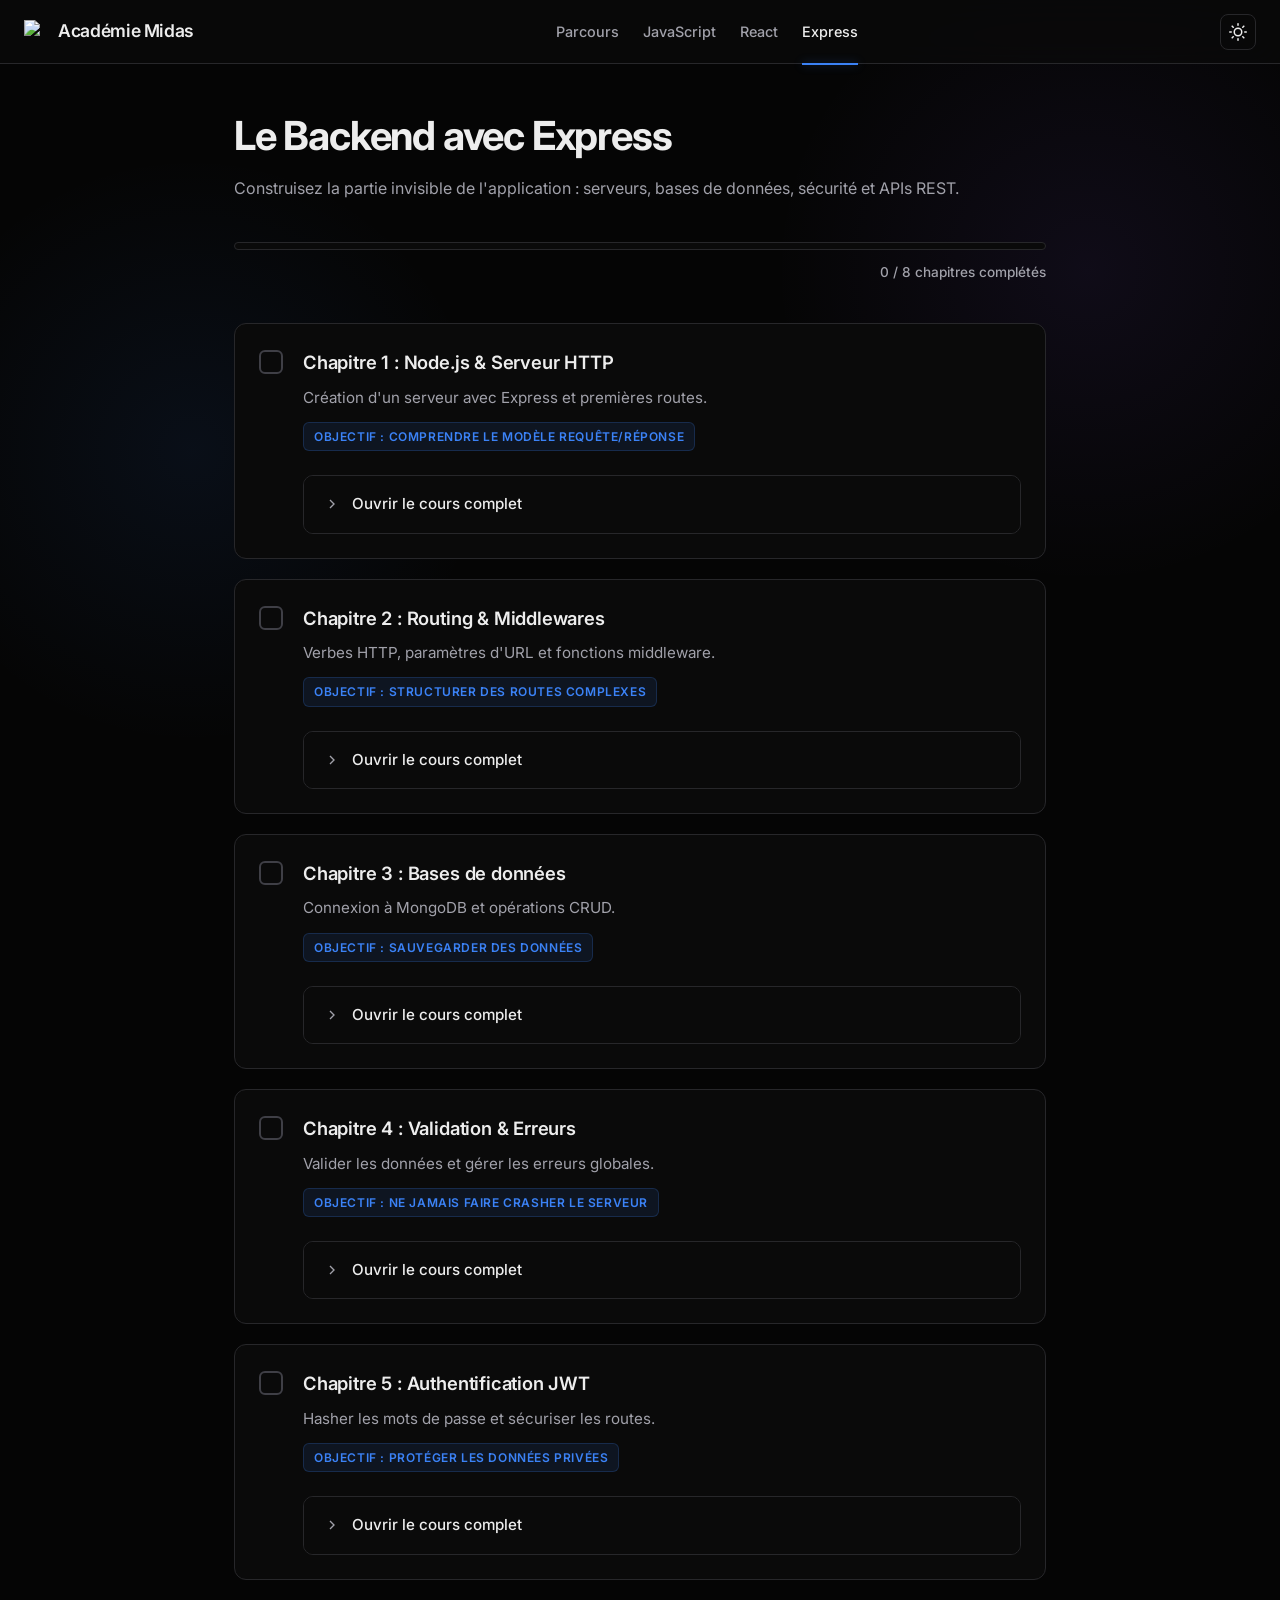
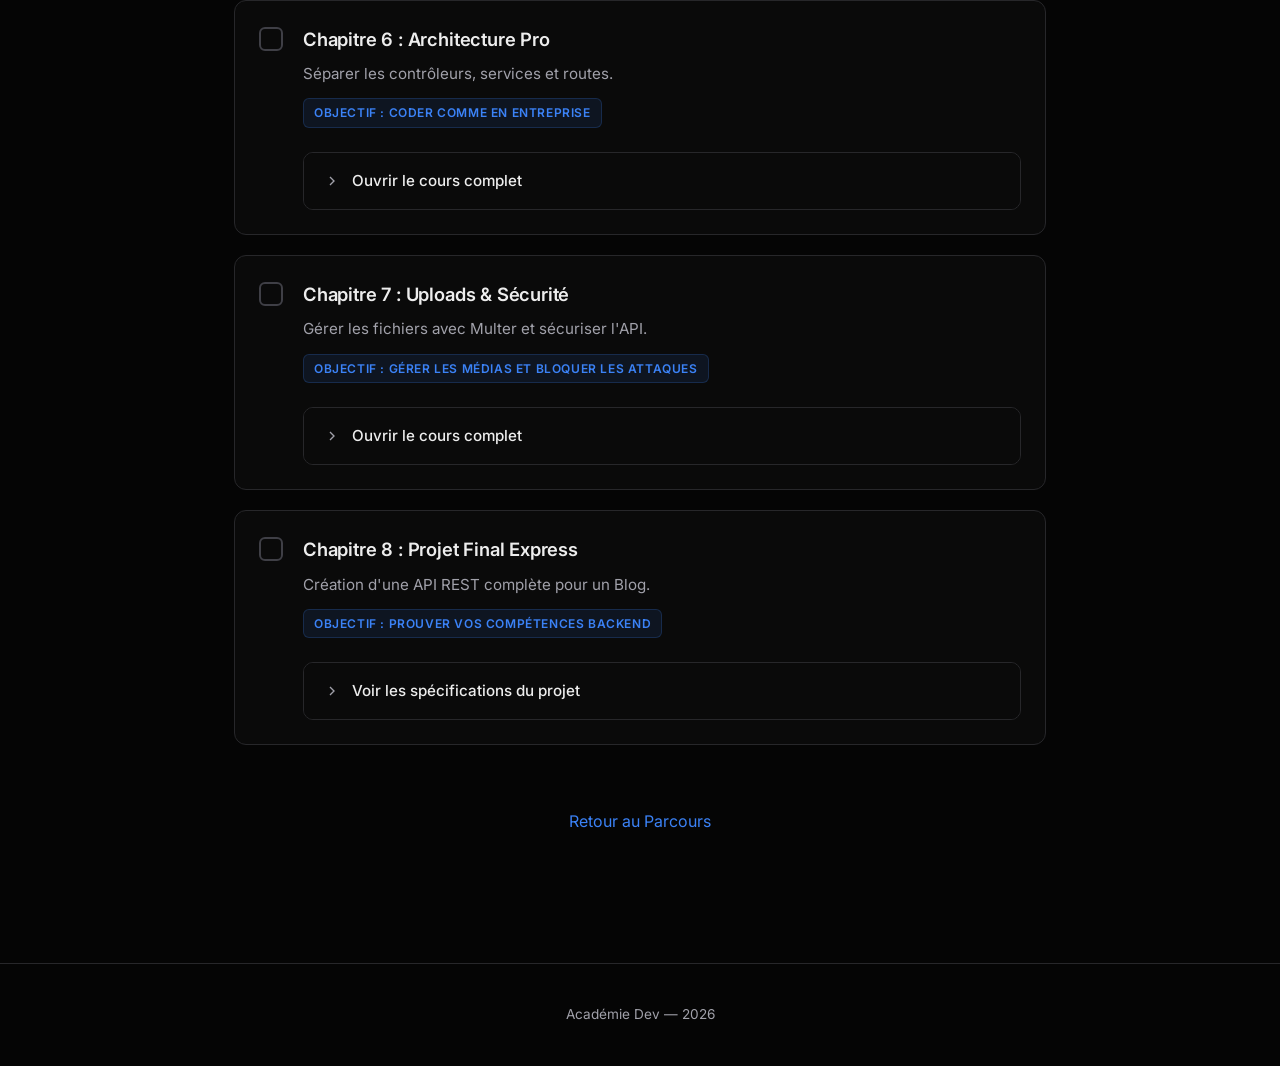
==== commit 893dc2bc: "Change title and logo text from 'Dev' to 'Midas'" ====
--- a/express.html
+++ b/express.html
@@ -3,7 +3,7 @@
 <head>
 <meta charset="UTF-8">
 <meta name="viewport" content="width=device-width, initial-scale=1.0">
-<title>Module Express | Académie Dev</title>
+<title>Module Express | Académie Midas</title>
 <link rel="stylesheet" href="style.css">
 </head>
 <body>
@@ -11,7 +11,7 @@
 <header class="topbar">
   <div class="logo">
     <img src="https://cdn.simpleicons.org/express/ffffff" alt="Express">
-    <span>Académie Dev</span>
+    <span>Académie Midas</span>
   </div>
   <nav>
     <a href="index.html">Parcours</a>
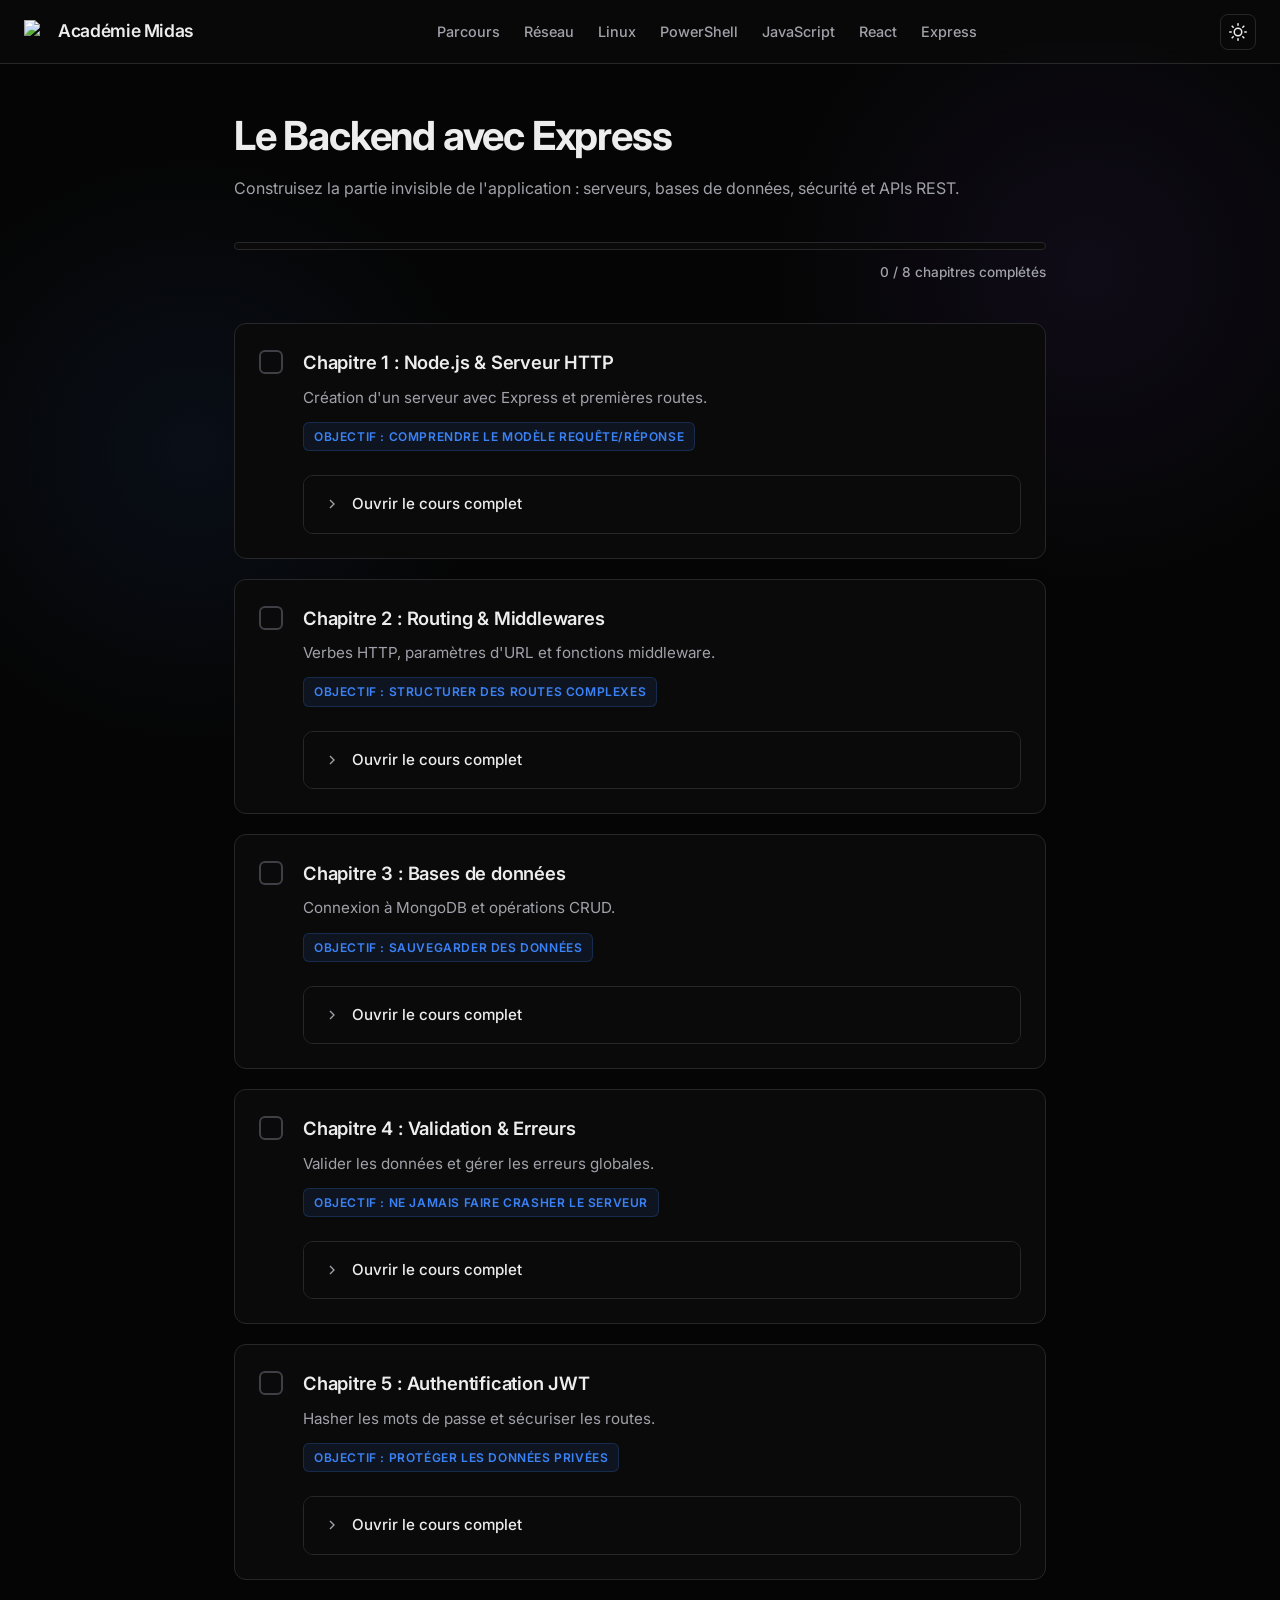
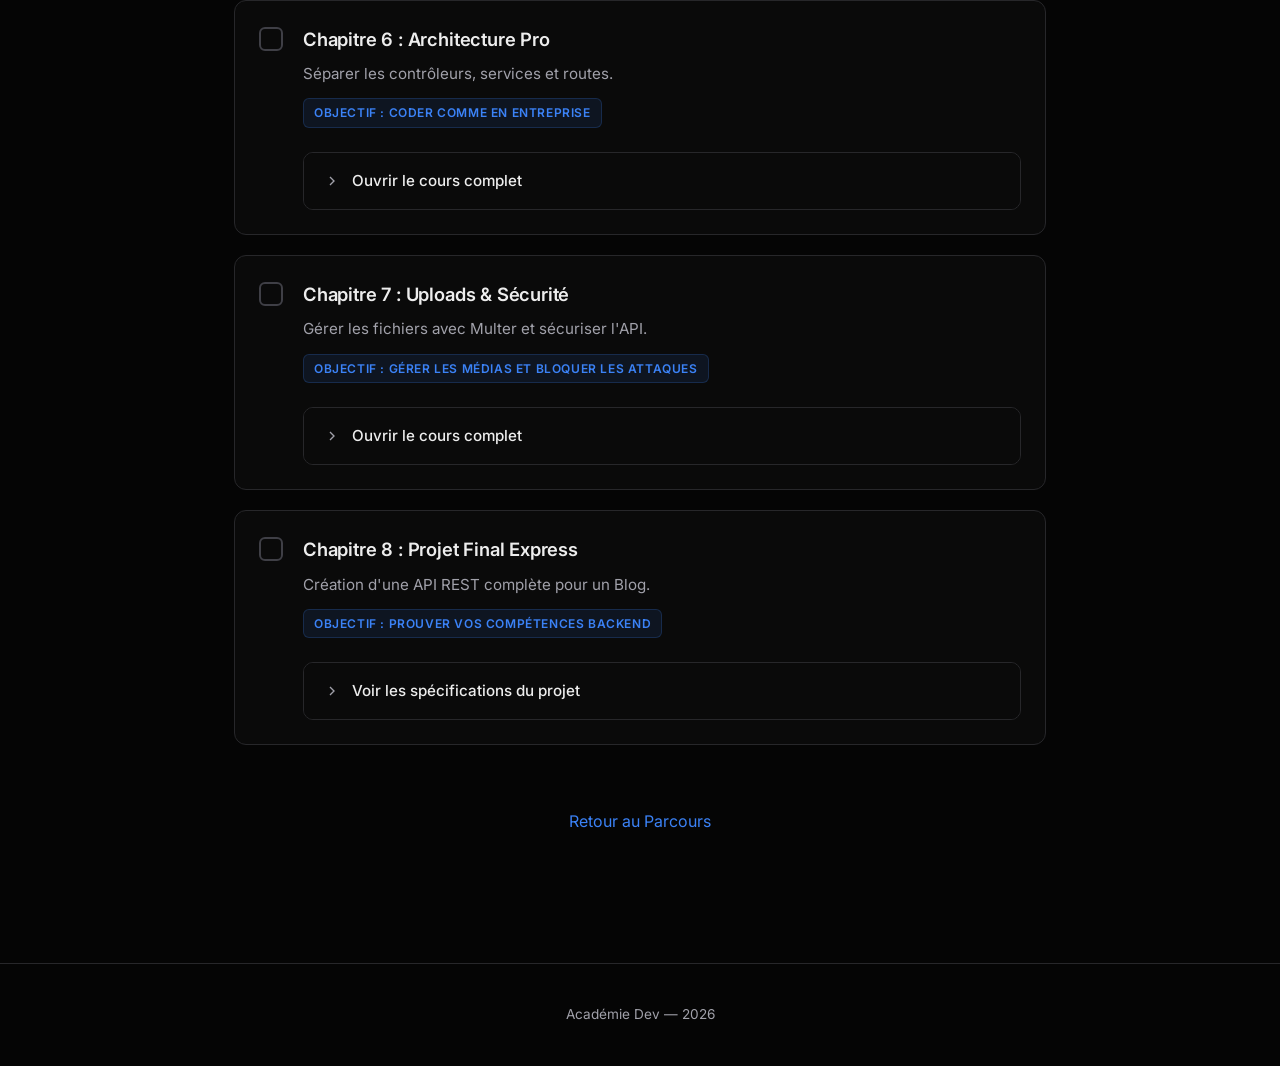
==== commit d49e51bc: "Update navigation links in express.html" ====
--- a/express.html
+++ b/express.html
@@ -13,11 +13,14 @@
     <img src="https://cdn.simpleicons.org/express/ffffff" alt="Express">
     <span>Académie Midas</span>
   </div>
-  <nav>
+    <nav>
     <a href="index.html">Parcours</a>
+    <a href="reseau.html">Réseau</a>
+    <a href="linux.html">Linux</a>
+    <a href="powershell.html">PowerShell</a>
     <a href="javascript.html">JavaScript</a>
     <a href="react.html">React</a>
-    <a href="express.html" class="active">Express</a>
+    <a href="express.html">Express</a>
   </nav>
   <button class="theme-btn" onclick="toggleTheme()">
     <svg width="18" height="18" viewBox="0 0 24 24" fill="none" stroke="currentColor" stroke-width="2" stroke-linecap="round" stroke-linejoin="round"><circle cx="12" cy="12" r="5"></circle><line x1="12" y1="1" x2="12" y2="3"></line><line x1="12" y1="21" x2="12" y2="23"></line><line x1="4.22" y1="4.22" x2="5.64" y2="5.64"></line><line x1="18.36" y1="18.36" x2="19.78" y2="19.78"></line><line x1="1" y1="12" x2="3" y2="12"></line><line x1="21" y1="12" x2="23" y2="12"></line><line x1="4.22" y1="19.78" x2="5.64" y2="18.36"></line><line x1="18.36" y1="5.64" x2="19.78" y2="4.22"></line></svg>
--- a/style.css
+++ b/style.css
@@ -192,3 +192,14 @@
   .topbar nav { display: none; }
   .check-item { padding: 16px; gap: 12px; }
 }
+@media (max-width: 768px) {
+  .topbar nav {
+    display: flex;
+    overflow-x: auto;
+    white-space: nowrap;
+    padding-bottom: 5px;
+  }
+  .topbar nav::-webkit-scrollbar { display: none; }
+  .topbar { padding: 0 12px; }
+  .topbar .logo span { display: none; } /* Cache le texte pour gagner de la place */
+}
